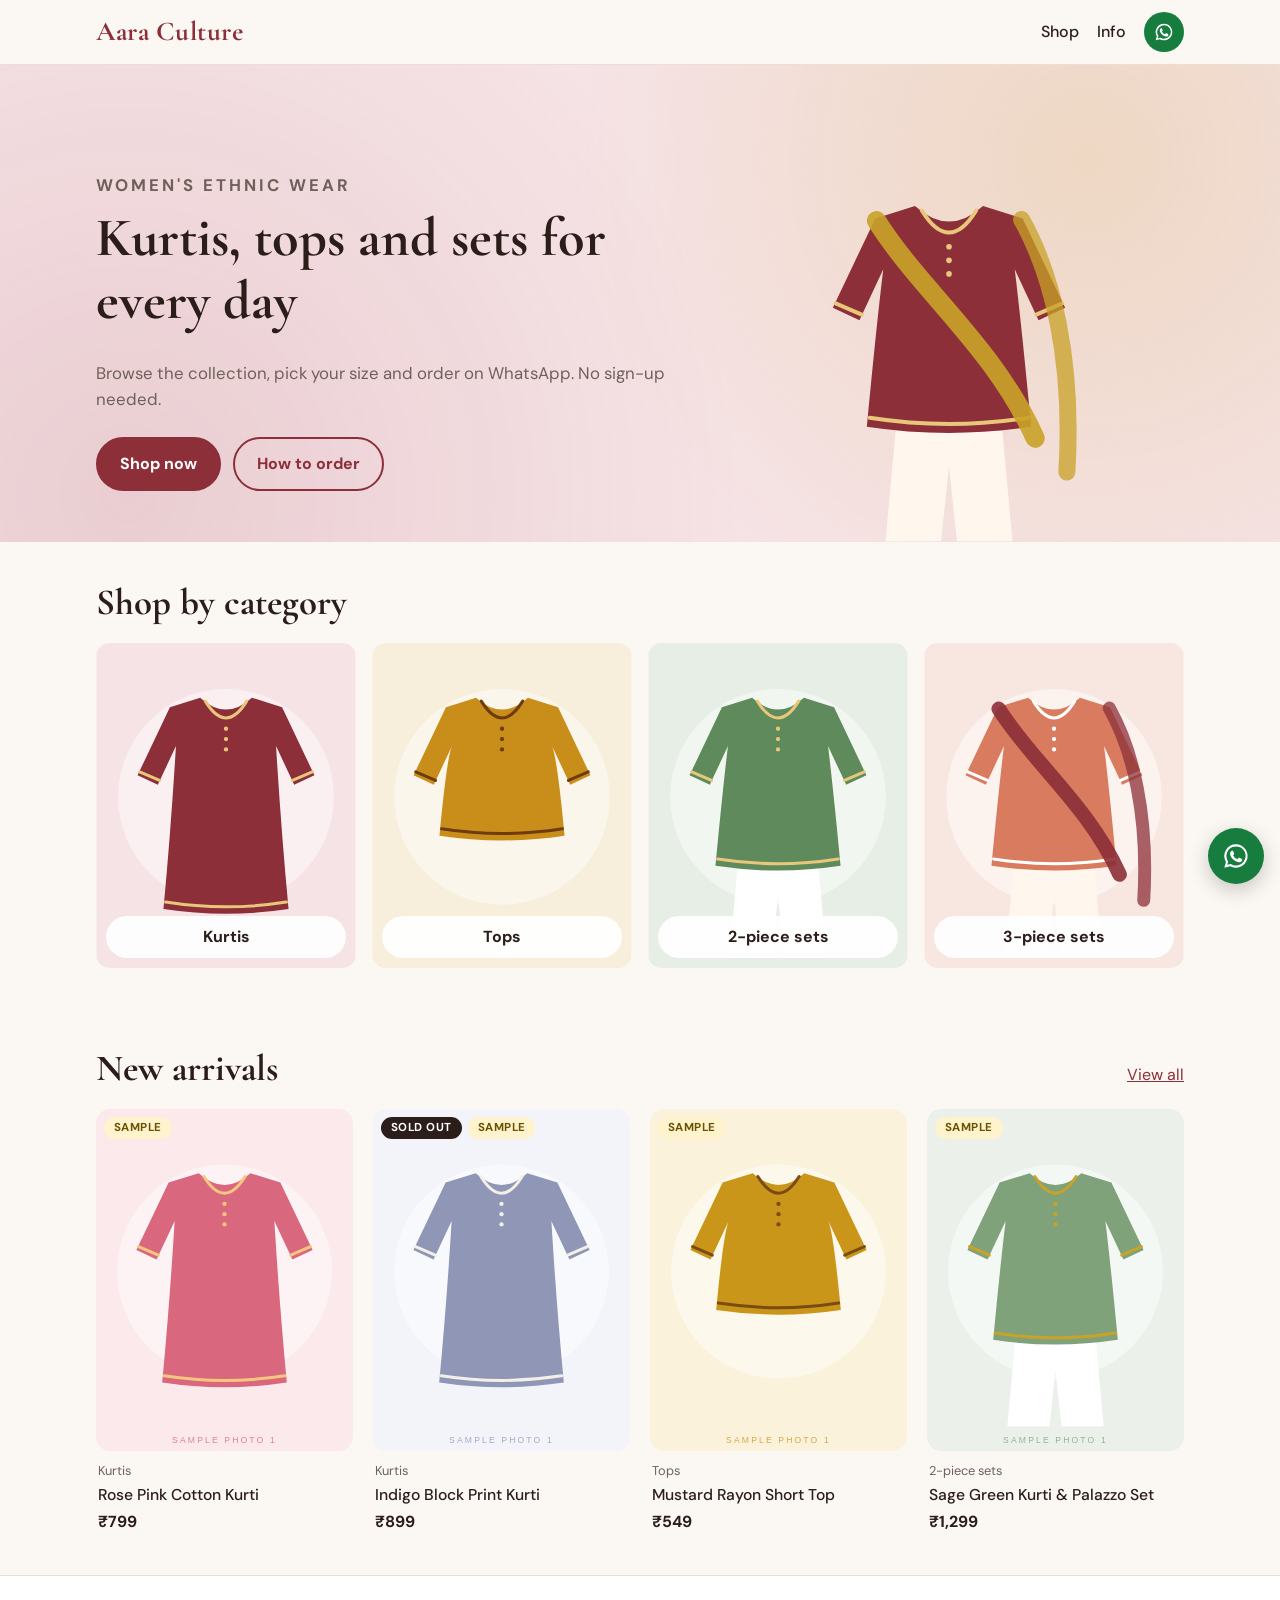
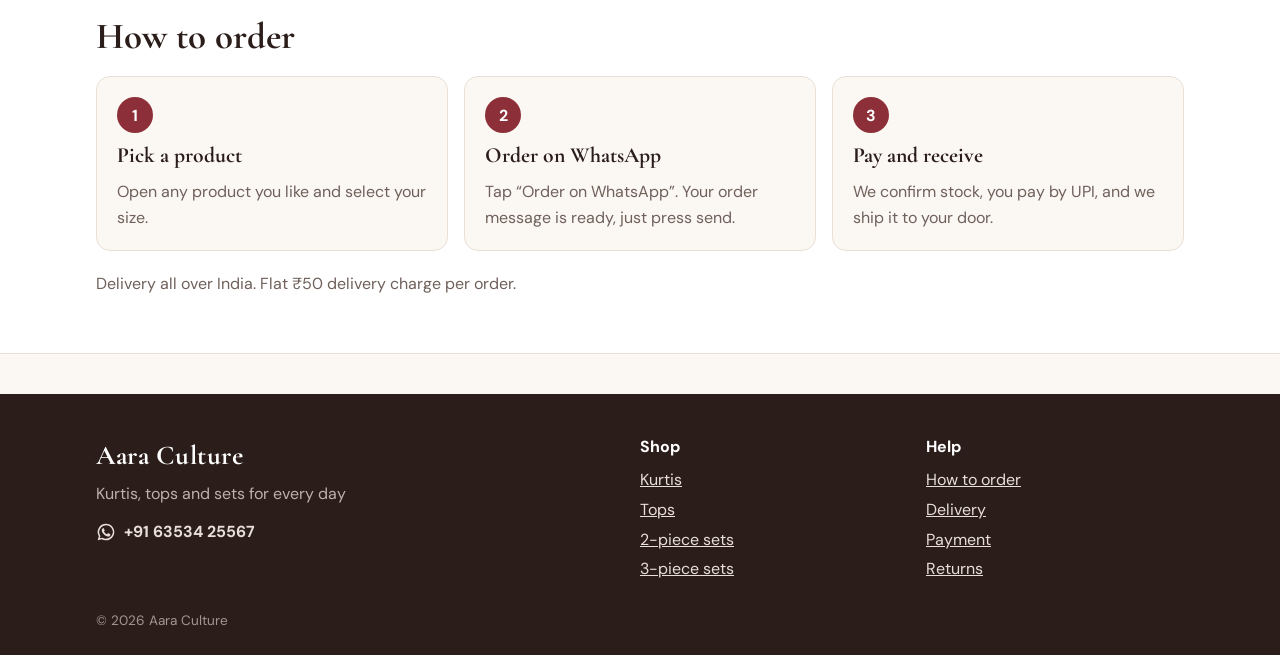
==== index.html @ 0fbfe8c0 "Build first version of the catalog site with sample products Home, shop (category/size filters), pro" ====
<!doctype html>
<html lang="en">
<head>
  <meta charset="utf-8">
  <meta name="viewport" content="width=device-width, initial-scale=1">
  <title>Aara Culture | Kurtis, tops and sets</title>
  <meta name="description" content="Kurtis, tops, 2-piece and 3-piece sets for women. Pick your size and order on WhatsApp. Delivery all over India.">
  <meta property="og:title" content="Aara Culture | Kurtis, tops and sets">
  <meta property="og:description" content="Kurtis, tops, 2-piece and 3-piece sets for women. Pick your size and order on WhatsApp. Delivery all over India.">
  <meta name="theme-color" content="#8c2f39">
  <link rel="icon" href="images/favicon.svg" type="image/svg+xml">
  <link rel="preconnect" href="https://fonts.googleapis.com">
  <link rel="preconnect" href="https://fonts.gstatic.com" crossorigin>
  <link rel="stylesheet" href="https://fonts.googleapis.com/css2?family=Cormorant+Garamond:wght@600;700&family=DM+Sans:wght@400;500;700&display=swap">
  <link rel="stylesheet" href="css/style.css">
  <script src="js/config.js" defer></script>
  <script src="js/common.js" defer></script>
  <script src="js/home.js" defer></script>
</head>
<body data-page="home">
  <header id="site-header" class="site-header"></header>

  <main>
    <section class="hero">
      <div class="container hero-inner">
        <div class="hero-text">
          <p class="eyebrow">Women's ethnic wear</p>
          <h1>Kurtis, tops and sets for every day</h1>
          <p>Browse the collection, pick your size and order on WhatsApp. No sign-up needed.</p>
          <div class="hero-actions">
            <a class="button" href="shop.html">Shop now</a>
            <a class="button button-outline" href="#how-to-order">How to order</a>
          </div>
        </div>
        <img class="hero-image" src="images/hero.svg" alt="" width="600" height="800">
      </div>
    </section>

    <section class="section container">
      <h2>Shop by category</h2>
      <div class="category-grid" id="categories"></div>
    </section>

    <section class="section container">
      <div class="section-head">
        <h2>New arrivals</h2>
        <a href="shop.html">View all</a>
      </div>
      <div class="product-grid" id="new-arrivals"><p class="loading">Loading products…</p></div>
    </section>

    <section class="section how" id="how-to-order">
      <div class="container">
        <h2>How to order</h2>
        <ol class="steps">
          <li>
            <span class="step-number">1</span>
            <h3>Pick a product</h3>
            <p>Open any product you like and select your size.</p>
          </li>
          <li>
            <span class="step-number">2</span>
            <h3>Order on WhatsApp</h3>
            <p>Tap “Order on WhatsApp”. Your order message is ready, just press send.</p>
          </li>
          <li>
            <span class="step-number">3</span>
            <h3>Pay and receive</h3>
            <p>We confirm stock, you pay by UPI, and we ship it to your door.</p>
          </li>
        </ol>
        <p class="note" data-policy="delivery"></p>
      </div>
    </section>
  </main>

  <footer id="site-footer" class="site-footer"></footer>
</body>
</html>
---- css/style.css ----
/* Aara Culture — one stylesheet for the whole site. Mobile first. */

:root {
  --bg: #fbf7f2;
  --surface: #ffffff;
  --ink: #2b1d1a;
  --muted: #6f605a;
  --line: #eadfd5;
  --brand: #8c2f39;
  --brand-dark: #6e222b;
  --brand-soft: #f6e3e6;
  --gold: #c9a227;
  --whatsapp: #167d3f;
  --whatsapp-dark: #10662f;
  --radius: 14px;
  --font-display: "Cormorant Garamond", Georgia, serif;
  --font-body: "DM Sans", system-ui, -apple-system, "Segoe UI", Roboto, sans-serif;
}

*,
*::before,
*::after {
  box-sizing: border-box;
}

html {
  scroll-behavior: smooth;
}

body {
  margin: 0;
  background: var(--bg);
  color: var(--ink);
  font-family: var(--font-body);
  font-size: 16px;
  line-height: 1.6;
  -webkit-font-smoothing: antialiased;
}

img {
  display: block;
  max-width: 100%;
  height: auto;
}

a {
  color: var(--brand);
}

h1,
h2,
h3 {
  font-family: var(--font-display);
  font-weight: 700;
  line-height: 1.15;
  margin: 0 0 0.5em;
}

h1 {
  font-size: clamp(2.1rem, 6vw, 3.4rem);
}

h2 {
  font-size: clamp(1.7rem, 4.5vw, 2.3rem);
}

h3 {
  font-size: 1.35rem;
}

.container {
  width: 100%;
  max-width: 1120px;
  margin: 0 auto;
  padding: 0 16px;
}

.icon {
  width: 1.25em;
  height: 1.25em;
  flex-shrink: 0;
}

/* ---------- Header ---------- */

.site-header {
  position: sticky;
  top: 0;
  z-index: 20;
  background: rgba(251, 247, 242, 0.94);
  backdrop-filter: blur(8px);
  border-bottom: 1px solid var(--line);
}

.header-inner {
  display: flex;
  align-items: center;
  justify-content: space-between;
  min-height: 64px;
  gap: 12px;
}

.logo {
  font-family: var(--font-display);
  font-weight: 700;
  font-size: 1.7rem;
  letter-spacing: 0.02em;
  color: var(--brand);
  text-decoration: none;
  margin: 0;
  white-space: nowrap;
}

.nav {
  display: flex;
  align-items: center;
  gap: 18px;
}

.nav a {
  color: var(--ink);
  text-decoration: none;
  font-weight: 500;
}

.nav a[aria-current="page"] {
  color: var(--brand);
  text-decoration: underline;
  text-underline-offset: 6px;
  text-decoration-thickness: 2px;
}

.nav .nav-whatsapp {
  display: inline-flex;
  align-items: center;
  justify-content: center;
  width: 40px;
  height: 40px;
  border-radius: 50%;
  background: var(--whatsapp);
  color: #fff;
}

/* ---------- Buttons and chips ---------- */

.button {
  display: inline-flex;
  align-items: center;
  justify-content: center;
  gap: 8px;
  min-height: 48px;
  padding: 12px 22px;
  border: 2px solid var(--brand);
  border-radius: 999px;
  background: var(--brand);
  color: #fff;
  font: inherit;
  font-weight: 700;
  text-decoration: none;
  cursor: pointer;
  transition: background 0.15s, border-color 0.15s;
}

.button:hover {
  background: var(--brand-dark);
  border-color: var(--brand-dark);
}

.button-outline {
  background: transparent;
  color: var(--brand);
}

.button-outline:hover {
  background: var(--brand-soft);
}

.button-whatsapp {
  background: var(--whatsapp);
  border-color: var(--whatsapp);
}

.button-whatsapp:hover {
  background: var(--whatsapp-dark);
  border-color: var(--whatsapp-dark);
}

.button[aria-disabled="true"] {
  background: #d9d0ca;
  border-color: #d9d0ca;
  color: #5c504b;
  cursor: not-allowed;
}

.chip {
  min-height: 40px;
  padding: 6px 16px;
  border: 1.5px solid var(--line);
  border-radius: 999px;
  background: var(--surface);
  color: var(--ink);
  font: inherit;
  font-size: 0.95rem;
  white-space: nowrap;
  cursor: pointer;
}

.chip:hover {
  border-color: var(--brand);
}

.chip[aria-pressed="true"] {
  background: var(--brand);
  border-color: var(--brand);
  color: #fff;
}

.link-button {
  padding: 0;
  border: 0;
  background: none;
  color: var(--brand);
  font: inherit;
  text-decoration: underline;
  cursor: pointer;
}

:focus-visible {
  outline: 3px solid var(--gold);
  outline-offset: 2px;
}

/* ---------- Sections ---------- */

.section {
  padding-top: 40px;
  padding-bottom: 40px;
}

.section-head {
  display: flex;
  align-items: baseline;
  justify-content: space-between;
  gap: 12px;
}

.page-title {
  margin-bottom: 20px;
}

.notice {
  padding: 24px;
  border: 1px dashed var(--line);
  border-radius: var(--radius);
  background: var(--surface);
  text-align: center;
  grid-column: 1 / -1;
}

.loading {
  color: var(--muted);
}

/* ---------- Home: hero ---------- */

.hero {
  background:
    radial-gradient(circle at 85% 20%, rgba(201, 162, 39, 0.18), transparent 45%),
    radial-gradient(circle at 10% 90%, rgba(140, 47, 57, 0.12), transparent 50%),
    var(--brand-soft);
  overflow: hidden;
}

.hero-inner {
  display: grid;
  gap: 8px;
  align-items: center;
  padding-top: 40px;
}

.eyebrow {
  margin: 0 0 8px;
  color: var(--brand);
  font-size: 0.8rem;
  font-weight: 700;
  letter-spacing: 0.18em;
  text-transform: uppercase;
}

.hero-text p {
  max-width: 34em;
  color: var(--muted);
  font-size: 1.05rem;
}

.hero-actions {
  display: flex;
  flex-wrap: wrap;
  gap: 12px;
  margin-top: 24px;
}

.hero-image {
  width: min(260px, 70%);
  margin: 0 auto -24px;
}

/* ---------- Home: categories ---------- */

.category-grid {
  display: grid;
  grid-template-columns: repeat(2, 1fr);
  gap: 12px;
}

.category {
  position: relative;
  display: block;
  overflow: hidden;
  border-radius: var(--radius);
  color: var(--ink);
  text-decoration: none;
}

.category img {
  width: 100%;
  aspect-ratio: 4 / 5;
  object-fit: cover;
  transition: transform 0.3s;
}

.category:hover img {
  transform: scale(1.04);
}

.category span {
  position: absolute;
  left: 10px;
  right: 10px;
  bottom: 10px;
  padding: 8px 12px;
  border-radius: 999px;
  background: rgba(255, 255, 255, 0.92);
  font-weight: 700;
  text-align: center;
}

/* ---------- Product cards ---------- */

.product-grid {
  display: grid;
  grid-template-columns: repeat(2, 1fr);
  gap: 16px 12px;
}

.card {
  display: block;
  color: var(--ink);
  text-decoration: none;
}

.card-image {
  position: relative;
  overflow: hidden;
  border-radius: var(--radius);
  background: var(--surface);
}

.card-image img {
  width: 100%;
  aspect-ratio: 3 / 4;
  object-fit: cover;
  transition: transform 0.3s;
}

.card:hover .card-image img {
  transform: scale(1.04);
}

.card.is-soldout .card-image img {
  opacity: 0.55;
}

.badges {
  position: absolute;
  top: 8px;
  left: 8px;
  display: flex;
  flex-wrap: wrap;
  gap: 6px;
}

.badge {
  display: inline-block;
  padding: 2px 10px;
  border-radius: 999px;
  font-family: var(--font-body);
  font-size: 0.72rem;
  font-weight: 700;
  letter-spacing: 0.04em;
  text-transform: uppercase;
  vertical-align: middle;
}

.badge-soldout {
  background: var(--ink);
  color: #fff;
}

.badge-sample {
  background: #fff3cd;
  color: #6b5200;
}

.card-body {
  padding: 10px 2px 0;
}

.card-category {
  margin: 0;
  color: var(--muted);
  font-size: 0.8rem;
}

.card-title {
  margin: 2px 0 4px;
  font-family: var(--font-body);
  font-size: 0.98rem;
  font-weight: 500;
  line-height: 1.35;
}

.card-price {
  margin: 0;
  font-weight: 700;
}

/* ---------- Home: how to order ---------- */

.how {
  background: var(--surface);
  border-top: 1px solid var(--line);
  border-bottom: 1px solid var(--line);
}

.steps {
  display: grid;
  gap: 16px;
  margin: 0 0 20px;
  padding: 0;
  list-style: none;
}

.steps li {
  padding: 20px;
  border: 1px solid var(--line);
  border-radius: var(--radius);
  background: var(--bg);
}

.steps p {
  margin: 0;
  color: var(--muted);
}

.step-number {
  display: inline-flex;
  align-items: center;
  justify-content: center;
  width: 36px;
  height: 36px;
  margin-bottom: 10px;
  border-radius: 50%;
  background: var(--brand);
  color: #fff;
  font-weight: 700;
}

.note {
  color: var(--muted);
}

/* ---------- Shop filters ---------- */

.filters {
  display: grid;
  gap: 10px;
  margin-bottom: 8px;
}

.filter-row {
  display: flex;
  gap: 8px;
  overflow-x: auto;
  padding-bottom: 4px;
  scrollbar-width: thin;
}

.result-count {
  margin: 8px 0 16px;
  color: var(--muted);
  font-size: 0.9rem;
}

/* ---------- Product page ---------- */

.product-layout {
  display: grid;
  gap: 24px;
}

.gallery {
  position: relative;
  margin: 0 -16px;
}

.gallery-track {
  display: flex;
  overflow-x: auto;
  scroll-snap-type: x mandatory;
  scrollbar-width: none;
}

.gallery-track::-webkit-scrollbar {
  display: none;
}

.gallery-track img {
  flex: 0 0 100%;
  width: 100%;
  aspect-ratio: 3 / 4;
  object-fit: cover;
  scroll-snap-align: start;
}

.gallery-dots {
  display: flex;
  justify-content: center;
  gap: 8px;
  padding: 12px 0 0;
}

.gallery-dots button {
  width: 10px;
  height: 10px;
  padding: 0;
  border: 0;
  border-radius: 50%;
  background: rgba(43, 29, 26, 0.3);
  cursor: pointer;
}

.gallery-dots button[aria-current="true"] {
  background: var(--brand);
}

.breadcrumb {
  margin: 0 0 8px;
  color: var(--muted);
  font-size: 0.9rem;
}

.breadcrumb a {
  color: var(--muted);
}

.product-title {
  font-size: clamp(1.9rem, 5vw, 2.6rem);
  margin-bottom: 4px;
}

.product-code {
  margin: 0 0 8px;
  color: var(--muted);
  font-size: 0.9rem;
}

.product-price {
  margin: 0 0 20px;
  font-size: 1.6rem;
  font-weight: 700;
}

.label {
  margin: 0 0 8px;
  font-weight: 700;
}

.chips {
  display: flex;
  flex-wrap: wrap;
  gap: 8px;
}

.size-picker .chip {
  min-width: 52px;
}

.size-help {
  margin: 8px 0 0;
  font-size: 0.9rem;
}

.order-bar {
  position: sticky;
  bottom: 0;
  z-index: 10;
  margin: 20px -16px 0;
  padding: 12px 16px;
  background: rgba(251, 247, 242, 0.96);
  border-top: 1px solid var(--line);
}

.order-bar .button {
  width: 100%;
}

.details {
  margin: 24px 0;
}

.details dt {
  font-weight: 700;
}

.details dd {
  margin: 0 0 12px;
  color: var(--muted);
}

.policy-list {
  margin: 0;
  padding: 16px 16px 16px 34px;
  border-radius: var(--radius);
  background: var(--surface);
  border: 1px solid var(--line);
  font-size: 0.92rem;
}

.policy-list li + li {
  margin-top: 6px;
}

/* ---------- Info page ---------- */

.narrow {
  max-width: 760px;
}

.toc {
  display: flex;
  flex-wrap: wrap;
  gap: 8px;
  margin-bottom: 8px;
}

.info-block {
  scroll-margin-top: 80px;
  padding: 24px 0;
  border-bottom: 1px solid var(--line);
}

.info-block:last-child {
  border-bottom: 0;
}

.info-block p,
.info-block li {
  color: var(--muted);
}

.info-block .lead {
  color: var(--ink);
  font-weight: 500;
}

/* ---------- Footer ---------- */

.site-footer {
  margin-top: 40px;
  padding: 40px 0 24px;
  background: var(--ink);
  color: #e9dfd9;
}

.site-footer a {
  color: #e9dfd9;
}

.site-footer .logo {
  color: #fff;
}

.footer-inner {
  display: grid;
  gap: 28px;
}

.footer-tagline {
  margin: 4px 0 12px;
  color: #bfb1aa;
}

.footer-whatsapp {
  display: inline-flex;
  align-items: center;
  gap: 8px;
  font-weight: 700;
  text-decoration: none;
}

.footer-heading {
  margin: 0 0 8px;
  color: #fff;
  font-weight: 700;
}

.site-footer ul {
  margin: 0;
  padding: 0;
  list-style: none;
}

.site-footer li + li {
  margin-top: 4px;
}

.copyright {
  margin-top: 28px;
  color: #a39590;
  font-size: 0.85rem;
}

/* ---------- Floating WhatsApp button ---------- */

.floating-whatsapp {
  position: fixed;
  right: 16px;
  bottom: 16px;
  z-index: 30;
  display: inline-flex;
  align-items: center;
  justify-content: center;
  width: 56px;
  height: 56px;
  border-radius: 50%;
  background: var(--whatsapp);
  color: #fff;
  box-shadow: 0 6px 20px rgba(0, 0, 0, 0.2);
}

.floating-whatsapp .icon {
  width: 28px;
  height: 28px;
}

/* ---------- Bigger screens ---------- */

@media (min-width: 720px) {
  .hero-inner {
    grid-template-columns: 1.3fr 1fr;
    padding-top: 56px;
  }

  .hero-image {
    width: 100%;
    max-width: 340px;
    margin-bottom: -32px;
  }

  .category-grid {
    grid-template-columns: repeat(4, 1fr);
    gap: 16px;
  }

  .product-grid {
    grid-template-columns: repeat(3, 1fr);
    gap: 28px 20px;
  }

  .steps {
    grid-template-columns: repeat(3, 1fr);
  }

  .footer-inner {
    grid-template-columns: 2fr 1fr 1fr;
  }

  .product-layout {
    grid-template-columns: 1.1fr 1fr;
    gap: 40px;
    align-items: start;
  }

  .gallery {
    margin: 0;
  }

  .gallery-track {
    border-radius: var(--radius);
  }

  .order-bar {
    position: static;
    margin: 20px 0 0;
    padding: 0;
    background: none;
    border: 0;
  }
}

@media (min-width: 1000px) {
  .product-grid {
    grid-template-columns: repeat(4, 1fr);
  }
}

@media (prefers-reduced-motion: reduce) {
  html {
    scroll-behavior: auto;
  }

  .card-image img,
  .category img {
    transition: none;
  }
}
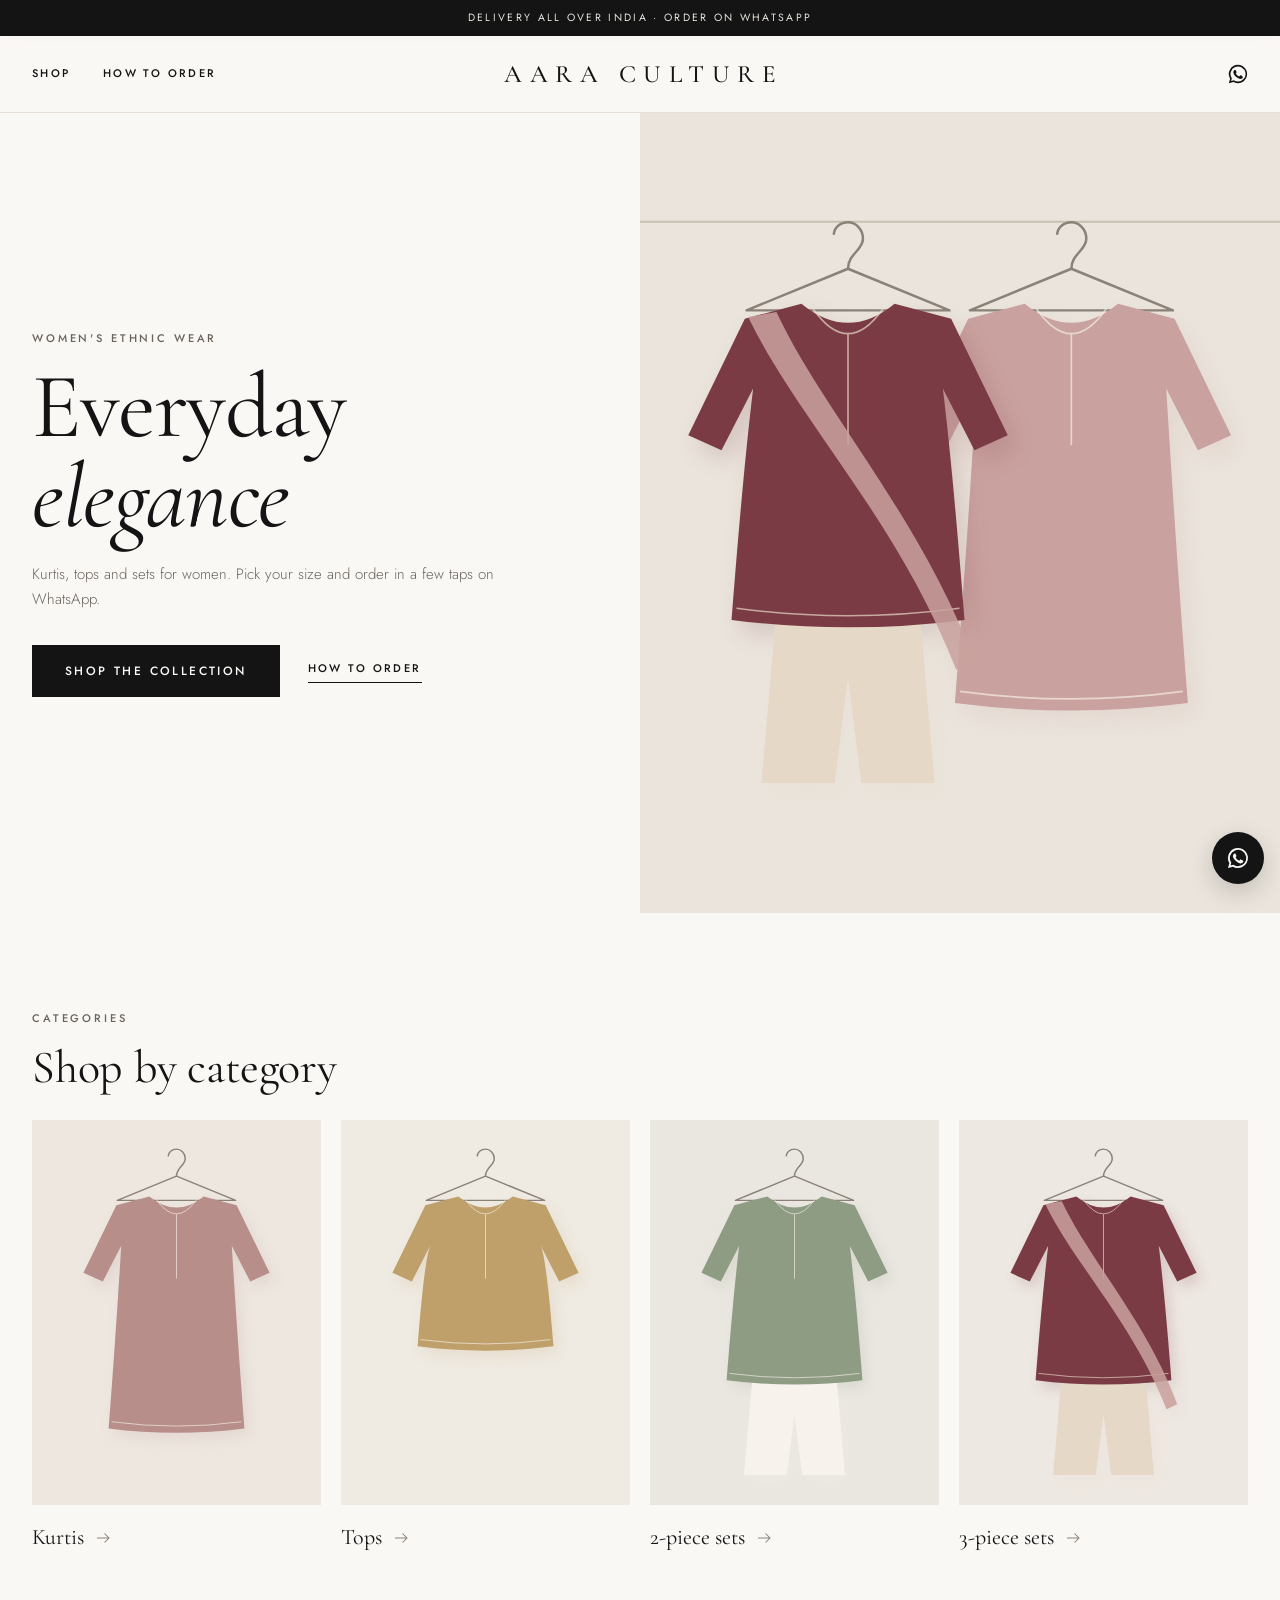
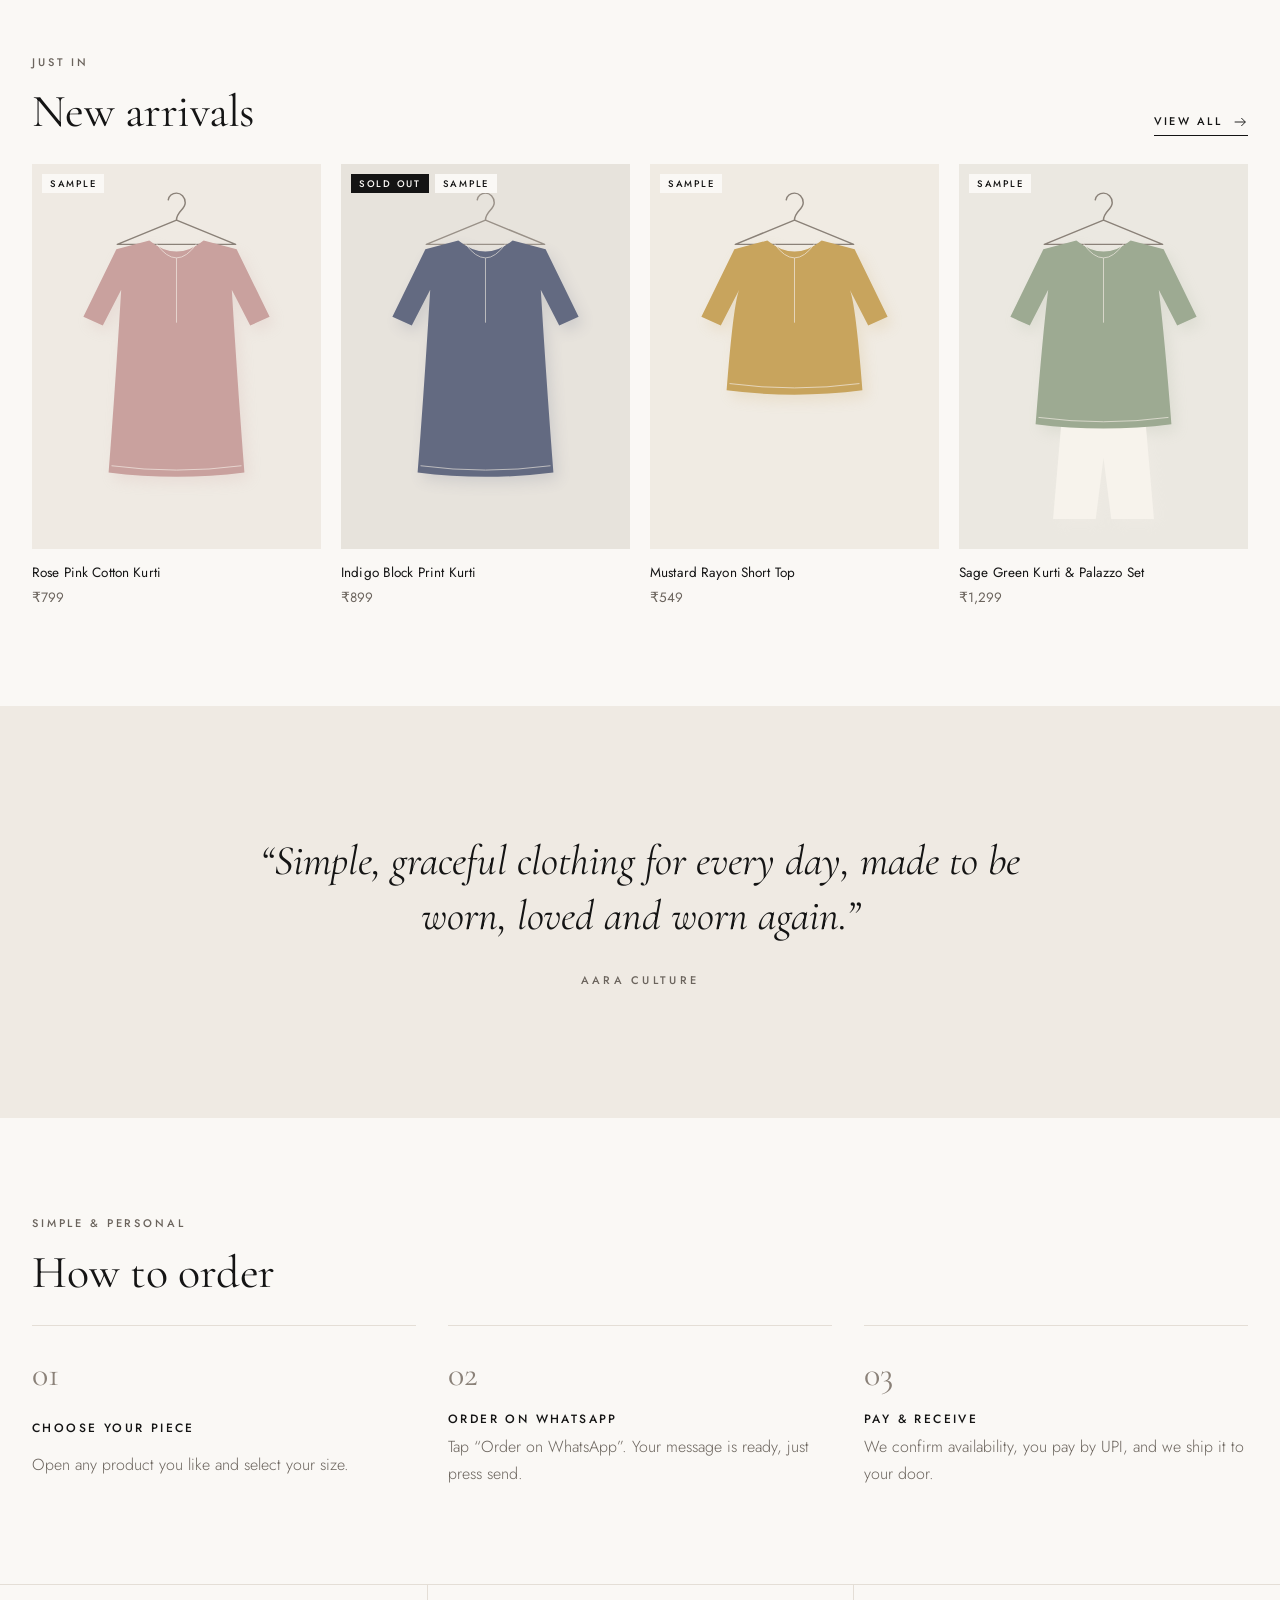
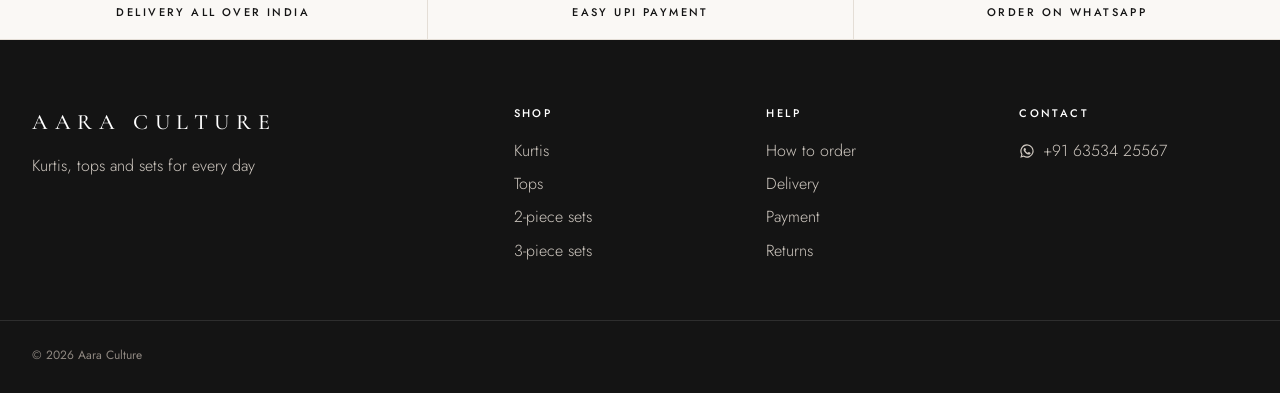
==== commit 47928c2c: "Redesign the site in a "minimal luxury" style Ivory and black palette, Cormorant Garamond headings w" ====
--- a/index.html
+++ b/index.html
@@ -7,11 +7,11 @@
   <meta name="description" content="Kurtis, tops, 2-piece and 3-piece sets for women. Pick your size and order on WhatsApp. Delivery all over India.">
   <meta property="og:title" content="Aara Culture | Kurtis, tops and sets">
   <meta property="og:description" content="Kurtis, tops, 2-piece and 3-piece sets for women. Pick your size and order on WhatsApp. Delivery all over India.">
-  <meta name="theme-color" content="#8c2f39">
+  <meta name="theme-color" content="#faf8f5">
   <link rel="icon" href="images/favicon.svg" type="image/svg+xml">
   <link rel="preconnect" href="https://fonts.googleapis.com">
   <link rel="preconnect" href="https://fonts.gstatic.com" crossorigin>
-  <link rel="stylesheet" href="https://fonts.googleapis.com/css2?family=Cormorant+Garamond:wght@600;700&family=DM+Sans:wght@400;500;700&display=swap">
+  <link rel="stylesheet" href="https://fonts.googleapis.com/css2?family=Cormorant+Garamond:ital,wght@0,400;0,500;1,400&family=Jost:wght@300;400;500&display=swap">
   <link rel="stylesheet" href="css/style.css">
   <script src="js/config.js" defer></script>
   <script src="js/common.js" defer></script>
@@ -22,55 +22,70 @@
 
   <main>
     <section class="hero">
-      <div class="container hero-inner">
-        <div class="hero-text">
-          <p class="eyebrow">Women's ethnic wear</p>
-          <h1>Kurtis, tops and sets for every day</h1>
-          <p>Browse the collection, pick your size and order on WhatsApp. No sign-up needed.</p>
-          <div class="hero-actions">
-            <a class="button" href="shop.html">Shop now</a>
-            <a class="button button-outline" href="#how-to-order">How to order</a>
-          </div>
+      <div class="hero-media">
+        <img src="images/hero.svg" alt="" width="1000" height="1250">
+      </div>
+      <div class="hero-content">
+        <p class="eyebrow">Women's ethnic wear</p>
+        <h1 class="hero-title">Everyday<br><em>elegance</em></h1>
+        <p class="hero-text">Kurtis, tops and sets for women. Pick your size and order in a few taps on WhatsApp.</p>
+        <div class="hero-actions">
+          <a class="button" href="shop.html">Shop the collection</a>
+          <a class="text-link" href="#how-to-order">How to order</a>
         </div>
-        <img class="hero-image" src="images/hero.svg" alt="" width="600" height="800">
       </div>
     </section>
 
     <section class="section container">
-      <h2>Shop by category</h2>
+      <div class="section-head">
+        <div>
+          <p class="eyebrow">Categories</p>
+          <h2 class="section-title">Shop by category</h2>
+        </div>
+      </div>
       <div class="category-grid" id="categories"></div>
     </section>
 
-    <section class="section container">
+    <section class="section container" style="padding-top: 0">
       <div class="section-head">
-        <h2>New arrivals</h2>
-        <a href="shop.html">View all</a>
+        <div>
+          <p class="eyebrow">Just in</p>
+          <h2 class="section-title">New arrivals</h2>
+        </div>
+        <a class="text-link" href="shop.html">View all <svg class="icon icon-arrow" viewBox="0 0 24 24" aria-hidden="true" fill="none" stroke="currentColor" stroke-width="1.4"><path d="M4 12h16M14 6l6 6-6 6"/></svg></a>
       </div>
       <div class="product-grid" id="new-arrivals"><p class="loading">Loading products…</p></div>
     </section>
 
-    <section class="section how" id="how-to-order">
-      <div class="container">
-        <h2>How to order</h2>
-        <ol class="steps">
-          <li>
-            <span class="step-number">1</span>
-            <h3>Pick a product</h3>
-            <p>Open any product you like and select your size.</p>
-          </li>
-          <li>
-            <span class="step-number">2</span>
-            <h3>Order on WhatsApp</h3>
-            <p>Tap “Order on WhatsApp”. Your order message is ready, just press send.</p>
-          </li>
-          <li>
-            <span class="step-number">3</span>
-            <h3>Pay and receive</h3>
-            <p>We confirm stock, you pay by UPI, and we ship it to your door.</p>
-          </li>
-        </ol>
-        <p class="note" data-policy="delivery"></p>
+    <section class="statement">
+      <p class="statement-quote">“Simple, graceful clothing for every day, made to be worn, loved and worn again.”</p>
+      <p class="statement-sign">Aara Culture</p>
+    </section>
+
+    <section class="section container" id="how-to-order">
+      <div class="section-head">
+        <div>
+          <p class="eyebrow">Simple &amp; personal</p>
+          <h2 class="section-title">How to order</h2>
+        </div>
       </div>
+      <ol class="steps">
+        <li>
+          <span class="step-number">01</span>
+          <h3>Choose your piece</h3>
+          <p>Open any product you like and select your size.</p>
+        </li>
+        <li>
+          <span class="step-number">02</span>
+          <h3>Order on WhatsApp</h3>
+          <p>Tap “Order on WhatsApp”. Your message is ready, just press send.</p>
+        </li>
+        <li>
+          <span class="step-number">03</span>
+          <h3>Pay &amp; receive</h3>
+          <p>We confirm availability, you pay by UPI, and we ship it to your door.</p>
+        </li>
+      </ol>
     </section>
   </main>
 
--- a/css/style.css
+++ b/css/style.css
@@ -1,20 +1,18 @@
-/* Aara Culture — one stylesheet for the whole site. Mobile first. */
+/* Aara Culture — "minimal luxury" stylesheet. Mobile first. */
 
 :root {
-  --bg: #fbf7f2;
+  --bg: #faf8f5;
   --surface: #ffffff;
-  --ink: #2b1d1a;
-  --muted: #6f605a;
-  --line: #eadfd5;
-  --brand: #8c2f39;
-  --brand-dark: #6e222b;
-  --brand-soft: #f6e3e6;
-  --gold: #c9a227;
-  --whatsapp: #167d3f;
-  --whatsapp-dark: #10662f;
-  --radius: 14px;
-  --font-display: "Cormorant Garamond", Georgia, serif;
-  --font-body: "DM Sans", system-ui, -apple-system, "Segoe UI", Roboto, sans-serif;
+  --sand: #efeae3;
+  --ink: #141414;
+  --muted: #6b645d;
+  --stone: #8a8178;
+  --line: #e4ded6;
+  --font-display: "Cormorant Garamond", Georgia, "Times New Roman", serif;
+  --font-body: "Jost", "Helvetica Neue", Arial, sans-serif;
+  --gutter: 16px;
+  --header-height: 60px;
+  --ease: cubic-bezier(0.22, 0.61, 0.36, 1);
 }
 
 *,
@@ -25,6 +23,7 @@
 
 html {
   scroll-behavior: smooth;
+  -webkit-text-size-adjust: 100%;
 }
 
 body {
@@ -32,9 +31,14 @@
   background: var(--bg);
   color: var(--ink);
   font-family: var(--font-body);
-  font-size: 16px;
-  line-height: 1.6;
+  font-size: 15px;
+  font-weight: 400;
+  line-height: 1.7;
   -webkit-font-smoothing: antialiased;
+}
+
+body.menu-open {
+  overflow: hidden;
 }
 
 img {
@@ -44,305 +48,443 @@
 }
 
 a {
-  color: var(--brand);
+  color: inherit;
 }
 
 h1,
 h2,
 h3 {
+  margin: 0;
   font-family: var(--font-display);
-  font-weight: 700;
-  line-height: 1.15;
-  margin: 0 0 0.5em;
-}
-
-h1 {
-  font-size: clamp(2.1rem, 6vw, 3.4rem);
-}
-
-h2 {
-  font-size: clamp(1.7rem, 4.5vw, 2.3rem);
-}
-
-h3 {
-  font-size: 1.35rem;
+  font-weight: 400;
+  line-height: 1.1;
+  letter-spacing: -0.005em;
+}
+
+h1 em,
+h2 em {
+  font-style: italic;
+}
+
+p {
+  margin: 0;
 }
 
 .container {
   width: 100%;
-  max-width: 1120px;
+  max-width: 1320px;
   margin: 0 auto;
-  padding: 0 16px;
+  padding: 0 var(--gutter);
 }
 
 .icon {
-  width: 1.25em;
-  height: 1.25em;
+  width: 20px;
+  height: 20px;
   flex-shrink: 0;
 }
 
-/* ---------- Header ---------- */
-
-.site-header {
-  position: sticky;
-  top: 0;
-  z-index: 20;
-  background: rgba(251, 247, 242, 0.94);
-  backdrop-filter: blur(8px);
-  border-bottom: 1px solid var(--line);
-}
-
-.header-inner {
+.eyebrow {
+  margin-bottom: 14px;
+  color: var(--muted);
+  font-size: 11px;
+  font-weight: 500;
+  letter-spacing: 0.26em;
+  text-transform: uppercase;
+}
+
+.section {
+  padding-top: 64px;
+  padding-bottom: 64px;
+}
+
+.section-head {
   display: flex;
-  align-items: center;
+  align-items: flex-end;
   justify-content: space-between;
-  min-height: 64px;
-  gap: 12px;
-}
-
-.logo {
-  font-family: var(--font-display);
-  font-weight: 700;
-  font-size: 1.7rem;
-  letter-spacing: 0.02em;
-  color: var(--brand);
-  text-decoration: none;
-  margin: 0;
-  white-space: nowrap;
-}
-
-.nav {
-  display: flex;
-  align-items: center;
-  gap: 18px;
-}
-
-.nav a {
-  color: var(--ink);
-  text-decoration: none;
-  font-weight: 500;
-}
-
-.nav a[aria-current="page"] {
-  color: var(--brand);
-  text-decoration: underline;
-  text-underline-offset: 6px;
-  text-decoration-thickness: 2px;
-}
-
-.nav .nav-whatsapp {
+  gap: 16px;
+  margin-bottom: 28px;
+}
+
+.section-title {
+  font-size: clamp(30px, 6vw, 46px);
+}
+
+.text-link {
   display: inline-flex;
   align-items: center;
-  justify-content: center;
-  width: 40px;
-  height: 40px;
-  border-radius: 50%;
-  background: var(--whatsapp);
-  color: #fff;
-}
-
-/* ---------- Buttons and chips ---------- */
+  gap: 10px;
+  padding-bottom: 4px;
+  border-bottom: 1px solid currentColor;
+  font-size: 11px;
+  font-weight: 500;
+  letter-spacing: 0.22em;
+  text-transform: uppercase;
+  text-decoration: none;
+  white-space: nowrap;
+}
+
+.text-link .icon-arrow {
+  width: 16px;
+  height: 16px;
+  transition: transform 0.3s var(--ease);
+}
+
+.text-link:hover .icon-arrow {
+  transform: translateX(4px);
+}
+
+.notice {
+  grid-column: 1 / -1;
+  padding: 40px 24px;
+  border: 1px solid var(--line);
+  color: var(--muted);
+  text-align: center;
+}
+
+.notice p + p {
+  margin-top: 20px;
+}
+
+.notice a {
+  color: var(--ink);
+}
+
+.loading {
+  grid-column: 1 / -1;
+  color: var(--muted);
+}
+
+:focus-visible {
+  outline: 1px solid var(--ink);
+  outline-offset: 3px;
+}
+
+/* ---------- Buttons ---------- */
 
 .button {
   display: inline-flex;
   align-items: center;
   justify-content: center;
-  gap: 8px;
-  min-height: 48px;
-  padding: 12px 22px;
-  border: 2px solid var(--brand);
-  border-radius: 999px;
-  background: var(--brand);
-  color: #fff;
+  gap: 10px;
+  min-height: 52px;
+  padding: 14px 32px;
+  border: 1px solid var(--ink);
+  border-radius: 0;
+  background: var(--ink);
+  color: var(--bg);
   font: inherit;
-  font-weight: 700;
+  font-size: 12px;
+  font-weight: 500;
+  letter-spacing: 0.2em;
+  text-transform: uppercase;
   text-decoration: none;
   cursor: pointer;
-  transition: background 0.15s, border-color 0.15s;
+  transition: background 0.25s var(--ease), color 0.25s var(--ease);
 }
 
 .button:hover {
-  background: var(--brand-dark);
-  border-color: var(--brand-dark);
-}
-
-.button-outline {
   background: transparent;
-  color: var(--brand);
-}
-
-.button-outline:hover {
-  background: var(--brand-soft);
-}
-
-.button-whatsapp {
-  background: var(--whatsapp);
-  border-color: var(--whatsapp);
-}
-
-.button-whatsapp:hover {
-  background: var(--whatsapp-dark);
-  border-color: var(--whatsapp-dark);
+  color: var(--ink);
+}
+
+.button .icon {
+  width: 18px;
+  height: 18px;
+}
+
+.button-block {
+  width: 100%;
 }
 
 .button[aria-disabled="true"] {
-  background: #d9d0ca;
-  border-color: #d9d0ca;
-  color: #5c504b;
+  background: transparent;
+  border-color: var(--line);
+  color: var(--muted);
   cursor: not-allowed;
-}
-
-.chip {
-  min-height: 40px;
-  padding: 6px 16px;
-  border: 1.5px solid var(--line);
-  border-radius: 999px;
-  background: var(--surface);
-  color: var(--ink);
-  font: inherit;
-  font-size: 0.95rem;
-  white-space: nowrap;
-  cursor: pointer;
-}
-
-.chip:hover {
-  border-color: var(--brand);
-}
-
-.chip[aria-pressed="true"] {
-  background: var(--brand);
-  border-color: var(--brand);
-  color: #fff;
 }
 
 .link-button {
   padding: 0;
   border: 0;
   background: none;
-  color: var(--brand);
+  color: var(--ink);
   font: inherit;
   text-decoration: underline;
   cursor: pointer;
 }
 
-:focus-visible {
-  outline: 3px solid var(--gold);
-  outline-offset: 2px;
-}
-
-/* ---------- Sections ---------- */
-
-.section {
-  padding-top: 40px;
-  padding-bottom: 40px;
-}
-
-.section-head {
+.icon-button {
+  display: inline-flex;
+  align-items: center;
+  justify-content: center;
+  width: 44px;
+  height: 44px;
+  padding: 0;
+  border: 0;
+  background: none;
+  color: var(--ink);
+  cursor: pointer;
+}
+
+.icon-button .icon {
+  width: 22px;
+  height: 22px;
+}
+
+/* ---------- Announcement + header ---------- */
+
+.announcement {
+  padding: 9px var(--gutter);
+  background: var(--ink);
+  color: #e9e4dd;
+  font-size: 10.5px;
+  font-weight: 400;
+  letter-spacing: 0.22em;
+  text-align: center;
+  text-transform: uppercase;
+}
+
+.site-header {
+  position: sticky;
+  top: 0;
+  z-index: 40;
+  background: rgba(250, 248, 245, 0.92);
+  backdrop-filter: saturate(140%) blur(10px);
+  border-bottom: 1px solid var(--line);
+}
+
+.header-inner {
+  display: grid;
+  grid-template-columns: 1fr auto 1fr;
+  align-items: center;
+  height: var(--header-height);
+}
+
+.header-left {
   display: flex;
-  align-items: baseline;
+  align-items: center;
+  margin-left: -12px;
+}
+
+.header-right {
+  display: flex;
+  justify-content: flex-end;
+  margin-right: -12px;
+}
+
+.logo {
+  margin: 0;
+  /* Letter spacing adds space after the last letter; pull it back so the logo is centred. */
+  margin-right: -0.3em;
+  font-family: var(--font-display);
+  font-size: 21px;
+  font-weight: 500;
+  letter-spacing: 0.3em;
+  text-transform: uppercase;
+  text-decoration: none;
+  white-space: nowrap;
+}
+
+.nav {
+  display: none;
+  gap: 32px;
+}
+
+.nav a {
+  font-size: 11px;
+  font-weight: 500;
+  letter-spacing: 0.22em;
+  text-transform: uppercase;
+  text-decoration: none;
+  padding: 6px 0;
+  border-bottom: 1px solid transparent;
+}
+
+.nav a:hover,
+.nav a[aria-current="page"] {
+  border-bottom-color: var(--ink);
+}
+
+/* ---------- Slide-out menu (phones) ---------- */
+
+.menu-overlay {
+  position: fixed;
+  inset: 0;
+  z-index: 50;
+  background: rgba(20, 20, 20, 0.35);
+}
+
+.menu {
+  position: fixed;
+  top: 0;
+  bottom: 0;
+  left: 0;
+  z-index: 60;
+  width: min(86vw, 380px);
+  overflow-y: auto;
+  padding: 0 24px 32px;
+  background: var(--bg);
+  animation: menu-in 0.35s var(--ease);
+}
+
+@keyframes menu-in {
+  from {
+    transform: translateX(-100%);
+  }
+}
+
+.menu-head {
+  display: flex;
+  align-items: center;
   justify-content: space-between;
-  gap: 12px;
-}
-
-.page-title {
-  margin-bottom: 20px;
-}
-
-.notice {
-  padding: 24px;
-  border: 1px dashed var(--line);
-  border-radius: var(--radius);
-  background: var(--surface);
-  text-align: center;
-  grid-column: 1 / -1;
-}
-
-.loading {
-  color: var(--muted);
+  height: var(--header-height);
+  margin: 0 -12px 0 0;
+  border-bottom: 1px solid var(--line);
+}
+
+.menu-head .logo {
+  font-size: 18px;
+}
+
+.menu ul {
+  margin: 0;
+  padding: 0;
+  list-style: none;
+}
+
+.menu-links {
+  padding: 16px 0 !important;
+  border-bottom: 1px solid var(--line);
+}
+
+.menu-links a {
+  display: block;
+  padding: 10px 0;
+  font-family: var(--font-display);
+  font-size: 28px;
+  line-height: 1.2;
+  text-decoration: none;
+}
+
+.menu-secondary {
+  padding-top: 20px !important;
+}
+
+.menu-secondary a {
+  display: inline-flex;
+  align-items: center;
+  gap: 10px;
+  padding: 8px 0;
+  color: var(--muted);
+  font-size: 12px;
+  letter-spacing: 0.16em;
+  text-transform: uppercase;
+  text-decoration: none;
+}
+
+.menu-secondary .icon {
+  width: 18px;
+  height: 18px;
 }
 
 /* ---------- Home: hero ---------- */
 
 .hero {
-  background:
-    radial-gradient(circle at 85% 20%, rgba(201, 162, 39, 0.18), transparent 45%),
-    radial-gradient(circle at 10% 90%, rgba(140, 47, 57, 0.12), transparent 50%),
-    var(--brand-soft);
-  overflow: hidden;
-}
-
-.hero-inner {
-  display: grid;
-  gap: 8px;
-  align-items: center;
-  padding-top: 40px;
-}
-
-.eyebrow {
-  margin: 0 0 8px;
-  color: var(--brand);
-  font-size: 0.8rem;
-  font-weight: 700;
-  letter-spacing: 0.18em;
-  text-transform: uppercase;
-}
-
-.hero-text p {
-  max-width: 34em;
-  color: var(--muted);
-  font-size: 1.05rem;
+  position: relative;
+  background: var(--sand);
+}
+
+.hero-media img {
+  width: 100%;
+  aspect-ratio: 4 / 5;
+  object-fit: cover;
+  object-position: center;
+}
+
+.hero-content {
+  padding: 40px var(--gutter) 56px;
+  background: var(--bg);
+}
+
+.hero-title {
+  font-size: clamp(46px, 13vw, 92px);
+  line-height: 0.98;
+  letter-spacing: -0.015em;
+}
+
+.hero-text {
+  max-width: 30em;
+  margin: 20px 0 32px;
+  color: var(--muted);
+  font-size: 15px;
+  font-weight: 300;
 }
 
 .hero-actions {
   display: flex;
   flex-wrap: wrap;
-  gap: 12px;
-  margin-top: 24px;
-}
-
-.hero-image {
-  width: min(260px, 70%);
-  margin: 0 auto -24px;
+  align-items: center;
+  gap: 28px;
 }
 
 /* ---------- Home: categories ---------- */
 
 .category-grid {
   display: grid;
-  grid-template-columns: repeat(2, 1fr);
+  grid-auto-flow: column;
+  grid-auto-columns: 64%;
   gap: 12px;
+  overflow-x: auto;
+  scroll-snap-type: x mandatory;
+  scroll-padding-inline: var(--gutter);
+  margin: 0 calc(var(--gutter) * -1);
+  padding: 0 var(--gutter) 8px;
+  scrollbar-width: none;
+}
+
+.category-grid::-webkit-scrollbar {
+  display: none;
 }
 
 .category {
-  position: relative;
-  display: block;
+  scroll-snap-align: start;
+  text-decoration: none;
+}
+
+.category-image {
   overflow: hidden;
-  border-radius: var(--radius);
-  color: var(--ink);
-  text-decoration: none;
-}
-
-.category img {
+  background: var(--sand);
+}
+
+.category-image img {
   width: 100%;
-  aspect-ratio: 4 / 5;
+  aspect-ratio: 3 / 4;
   object-fit: cover;
-  transition: transform 0.3s;
-}
-
-.category:hover img {
+  transition: transform 0.9s var(--ease);
+}
+
+.category:hover .category-image img {
   transform: scale(1.04);
 }
 
-.category span {
-  position: absolute;
-  left: 10px;
-  right: 10px;
-  bottom: 10px;
-  padding: 8px 12px;
-  border-radius: 999px;
-  background: rgba(255, 255, 255, 0.92);
-  font-weight: 700;
-  text-align: center;
+.category-name {
+  display: flex;
+  align-items: center;
+  gap: 10px;
+  margin-top: 14px;
+  font-family: var(--font-display);
+  font-size: 22px;
+}
+
+.category-name .icon-arrow {
+  width: 18px;
+  height: 18px;
+  color: var(--stone);
+  transition: transform 0.3s var(--ease);
+}
+
+.category:hover .icon-arrow {
+  transform: translateX(4px);
 }
 
 /* ---------- Product cards ---------- */
@@ -350,41 +492,42 @@
 .product-grid {
   display: grid;
   grid-template-columns: repeat(2, 1fr);
-  gap: 16px 12px;
+  gap: 36px 10px;
 }
 
 .card {
   display: block;
-  color: var(--ink);
   text-decoration: none;
 }
 
 .card-image {
   position: relative;
   overflow: hidden;
-  border-radius: var(--radius);
-  background: var(--surface);
+  background: var(--sand);
 }
 
 .card-image img {
   width: 100%;
   aspect-ratio: 3 / 4;
   object-fit: cover;
-  transition: transform 0.3s;
-}
-
-.card:hover .card-image img {
-  transform: scale(1.04);
+  transition: transform 0.9s var(--ease), opacity 0.5s var(--ease);
+}
+
+.card-image .card-image-hover {
+  position: absolute;
+  inset: 0;
+  height: 100%;
+  opacity: 0;
 }
 
 .card.is-soldout .card-image img {
-  opacity: 0.55;
+  opacity: 0.6;
 }
 
 .badges {
   position: absolute;
-  top: 8px;
-  left: 8px;
+  top: 10px;
+  left: 10px;
   display: flex;
   flex-wrap: wrap;
   gap: 6px;
@@ -392,343 +535,209 @@
 
 .badge {
   display: inline-block;
-  padding: 2px 10px;
-  border-radius: 999px;
+  padding: 4px 8px 3px;
+  background: var(--ink);
+  color: var(--bg);
   font-family: var(--font-body);
-  font-size: 0.72rem;
-  font-weight: 700;
-  letter-spacing: 0.04em;
+  font-size: 9.5px;
+  font-weight: 500;
+  letter-spacing: 0.18em;
+  line-height: 1.3;
   text-transform: uppercase;
   vertical-align: middle;
 }
 
-.badge-soldout {
-  background: var(--ink);
-  color: #fff;
-}
-
-.badge-sample {
-  background: #fff3cd;
-  color: #6b5200;
-}
-
-.card-body {
-  padding: 10px 2px 0;
-}
-
-.card-category {
-  margin: 0;
-  color: var(--muted);
-  font-size: 0.8rem;
+.badge-light {
+  background: var(--bg);
+  color: var(--ink);
 }
 
 .card-title {
-  margin: 2px 0 4px;
+  margin-top: 14px;
   font-family: var(--font-body);
-  font-size: 0.98rem;
-  font-weight: 500;
-  line-height: 1.35;
+  font-size: 13.5px;
+  font-weight: 400;
+  line-height: 1.45;
+  letter-spacing: 0.01em;
 }
 
 .card-price {
-  margin: 0;
-  font-weight: 700;
+  margin-top: 4px;
+  color: var(--muted);
+  font-size: 13.5px;
+}
+
+@media (hover: hover) {
+  .card:hover .card-image img {
+    transform: scale(1.03);
+  }
+
+  .card:hover .card-image .card-image-hover {
+    opacity: 1;
+  }
+}
+
+/* ---------- Home: brand statement ---------- */
+
+.statement {
+  padding: 88px var(--gutter);
+  background: var(--sand);
+  text-align: center;
+}
+
+.statement-quote {
+  max-width: 820px;
+  margin: 0 auto;
+  font-family: var(--font-display);
+  font-size: clamp(26px, 6vw, 42px);
+  font-style: italic;
+  font-weight: 400;
+  line-height: 1.3;
+}
+
+.statement-sign {
+  margin-top: 28px;
+  color: var(--muted);
+  font-size: 11px;
+  font-weight: 500;
+  letter-spacing: 0.3em;
+  text-transform: uppercase;
 }
 
 /* ---------- Home: how to order ---------- */
-
-.how {
-  background: var(--surface);
-  border-top: 1px solid var(--line);
-  border-bottom: 1px solid var(--line);
-}
 
 .steps {
   display: grid;
-  gap: 16px;
-  margin: 0 0 20px;
+  gap: 0;
+  margin: 0;
   padding: 0;
   list-style: none;
+  border-top: 1px solid var(--line);
 }
 
 .steps li {
-  padding: 20px;
-  border: 1px solid var(--line);
-  border-radius: var(--radius);
-  background: var(--bg);
+  display: grid;
+  grid-template-columns: 56px 1fr;
+  gap: 4px 12px;
+  padding: 28px 0;
+  border-bottom: 1px solid var(--line);
+}
+
+.step-number {
+  grid-row: span 2;
+  font-family: var(--font-display);
+  font-size: 34px;
+  line-height: 1;
+  color: var(--stone);
+}
+
+.steps h3 {
+  font-family: var(--font-body);
+  font-size: 12px;
+  font-weight: 500;
+  letter-spacing: 0.2em;
+  text-transform: uppercase;
+  line-height: 1.6;
 }
 
 .steps p {
+  color: var(--muted);
+  font-weight: 300;
+}
+
+/* ---------- Footer ---------- */
+
+.highlights {
+  display: grid;
   margin: 0;
-  color: var(--muted);
-}
-
-.step-number {
-  display: inline-flex;
-  align-items: center;
-  justify-content: center;
-  width: 36px;
-  height: 36px;
-  margin-bottom: 10px;
-  border-radius: 50%;
-  background: var(--brand);
-  color: #fff;
-  font-weight: 700;
-}
-
-.note {
-  color: var(--muted);
-}
-
-/* ---------- Shop filters ---------- */
-
-.filters {
-  display: grid;
-  gap: 10px;
-  margin-bottom: 8px;
-}
-
-.filter-row {
-  display: flex;
-  gap: 8px;
-  overflow-x: auto;
-  padding-bottom: 4px;
-  scrollbar-width: thin;
-}
-
-.result-count {
-  margin: 8px 0 16px;
-  color: var(--muted);
-  font-size: 0.9rem;
-}
-
-/* ---------- Product page ---------- */
-
-.product-layout {
-  display: grid;
-  gap: 24px;
-}
-
-.gallery {
-  position: relative;
-  margin: 0 -16px;
-}
-
-.gallery-track {
-  display: flex;
-  overflow-x: auto;
-  scroll-snap-type: x mandatory;
-  scrollbar-width: none;
-}
-
-.gallery-track::-webkit-scrollbar {
-  display: none;
-}
-
-.gallery-track img {
-  flex: 0 0 100%;
-  width: 100%;
-  aspect-ratio: 3 / 4;
-  object-fit: cover;
-  scroll-snap-align: start;
-}
-
-.gallery-dots {
-  display: flex;
-  justify-content: center;
-  gap: 8px;
-  padding: 12px 0 0;
-}
-
-.gallery-dots button {
-  width: 10px;
-  height: 10px;
   padding: 0;
-  border: 0;
-  border-radius: 50%;
-  background: rgba(43, 29, 26, 0.3);
-  cursor: pointer;
-}
-
-.gallery-dots button[aria-current="true"] {
-  background: var(--brand);
-}
-
-.breadcrumb {
-  margin: 0 0 8px;
-  color: var(--muted);
-  font-size: 0.9rem;
-}
-
-.breadcrumb a {
-  color: var(--muted);
-}
-
-.product-title {
-  font-size: clamp(1.9rem, 5vw, 2.6rem);
-  margin-bottom: 4px;
-}
-
-.product-code {
-  margin: 0 0 8px;
-  color: var(--muted);
-  font-size: 0.9rem;
-}
-
-.product-price {
-  margin: 0 0 20px;
-  font-size: 1.6rem;
-  font-weight: 700;
-}
-
-.label {
-  margin: 0 0 8px;
-  font-weight: 700;
-}
-
-.chips {
-  display: flex;
-  flex-wrap: wrap;
-  gap: 8px;
-}
-
-.size-picker .chip {
-  min-width: 52px;
-}
-
-.size-help {
-  margin: 8px 0 0;
-  font-size: 0.9rem;
-}
-
-.order-bar {
-  position: sticky;
-  bottom: 0;
-  z-index: 10;
-  margin: 20px -16px 0;
-  padding: 12px 16px;
-  background: rgba(251, 247, 242, 0.96);
+  list-style: none;
   border-top: 1px solid var(--line);
 }
 
-.order-bar .button {
-  width: 100%;
-}
-
-.details {
-  margin: 24px 0;
-}
-
-.details dt {
-  font-weight: 700;
-}
-
-.details dd {
-  margin: 0 0 12px;
-  color: var(--muted);
-}
-
-.policy-list {
-  margin: 0;
-  padding: 16px 16px 16px 34px;
-  border-radius: var(--radius);
-  background: var(--surface);
-  border: 1px solid var(--line);
-  font-size: 0.92rem;
-}
-
-.policy-list li + li {
-  margin-top: 6px;
-}
-
-/* ---------- Info page ---------- */
-
-.narrow {
-  max-width: 760px;
-}
-
-.toc {
-  display: flex;
-  flex-wrap: wrap;
-  gap: 8px;
-  margin-bottom: 8px;
-}
-
-.info-block {
-  scroll-margin-top: 80px;
-  padding: 24px 0;
+.highlights li {
+  padding: 18px var(--gutter);
   border-bottom: 1px solid var(--line);
-}
-
-.info-block:last-child {
-  border-bottom: 0;
-}
-
-.info-block p,
-.info-block li {
-  color: var(--muted);
-}
-
-.info-block .lead {
-  color: var(--ink);
-  font-weight: 500;
-}
-
-/* ---------- Footer ---------- */
-
-.site-footer {
-  margin-top: 40px;
-  padding: 40px 0 24px;
+  font-size: 11px;
+  font-weight: 500;
+  letter-spacing: 0.22em;
+  text-align: center;
+  text-transform: uppercase;
+}
+
+.footer-main {
+  padding: 64px 0 28px;
   background: var(--ink);
-  color: #e9dfd9;
-}
-
-.site-footer a {
-  color: #e9dfd9;
-}
-
-.site-footer .logo {
+  color: #cfc8c0;
+}
+
+.footer-main a {
+  color: #cfc8c0;
+  text-decoration: none;
+}
+
+.footer-main a:hover {
   color: #fff;
 }
 
 .footer-inner {
   display: grid;
-  gap: 28px;
+  grid-template-columns: 1fr 1fr;
+  gap: 40px 24px;
+}
+
+.footer-brand {
+  grid-column: 1 / -1;
+}
+
+.footer-main .logo {
+  margin-right: 0;
+  color: #fff;
+  font-size: 22px;
 }
 
 .footer-tagline {
-  margin: 4px 0 12px;
-  color: #bfb1aa;
+  margin-top: 10px;
+  font-weight: 300;
+}
+
+.footer-heading {
+  margin-bottom: 14px;
+  color: #fff;
+  font-size: 11px;
+  font-weight: 500;
+  letter-spacing: 0.22em;
+  text-transform: uppercase;
+}
+
+.footer-main ul {
+  margin: 0;
+  padding: 0;
+  list-style: none;
+  font-weight: 300;
+}
+
+.footer-main li + li {
+  margin-top: 6px;
 }
 
 .footer-whatsapp {
   display: inline-flex;
   align-items: center;
   gap: 8px;
-  font-weight: 700;
-  text-decoration: none;
-}
-
-.footer-heading {
-  margin: 0 0 8px;
-  color: #fff;
-  font-weight: 700;
-}
-
-.site-footer ul {
-  margin: 0;
-  padding: 0;
-  list-style: none;
-}
-
-.site-footer li + li {
-  margin-top: 4px;
+}
+
+.footer-whatsapp .icon {
+  width: 16px;
+  height: 16px;
 }
 
 .copyright {
-  margin-top: 28px;
-  color: #a39590;
-  font-size: 0.85rem;
+  margin-top: 56px;
+  padding-top: 24px;
+  border-top: 1px solid #2e2e2e;
+  color: #8f8881;
+  font-size: 12px;
 }
 
 /* ---------- Floating WhatsApp button ---------- */
@@ -741,75 +750,546 @@
   display: inline-flex;
   align-items: center;
   justify-content: center;
-  width: 56px;
-  height: 56px;
+  width: 52px;
+  height: 52px;
   border-radius: 50%;
-  background: var(--whatsapp);
-  color: #fff;
-  box-shadow: 0 6px 20px rgba(0, 0, 0, 0.2);
+  background: var(--ink);
+  color: var(--bg);
+  box-shadow: 0 8px 24px rgba(20, 20, 20, 0.18);
+  transition: transform 0.3s var(--ease);
+}
+
+.floating-whatsapp:hover {
+  transform: translateY(-2px);
 }
 
 .floating-whatsapp .icon {
-  width: 28px;
-  height: 28px;
+  width: 24px;
+  height: 24px;
+}
+
+/* ---------- Shop page ---------- */
+
+.page-head {
+  padding: 48px 0 32px;
+  text-align: center;
+}
+
+.page-title {
+  font-size: clamp(40px, 9vw, 64px);
+}
+
+.filters {
+  display: grid;
+  gap: 18px;
+  padding-bottom: 20px;
+  border-bottom: 1px solid var(--line);
+}
+
+.filter-row {
+  display: flex;
+  gap: 24px;
+  overflow-x: auto;
+  scrollbar-width: none;
+}
+
+.filter-row::-webkit-scrollbar {
+  display: none;
+}
+
+.tab {
+  flex-shrink: 0;
+  padding: 6px 0;
+  border: 0;
+  border-bottom: 1px solid transparent;
+  background: none;
+  color: var(--muted);
+  font: inherit;
+  font-size: 11px;
+  font-weight: 500;
+  letter-spacing: 0.2em;
+  text-transform: uppercase;
+  white-space: nowrap;
+  cursor: pointer;
+}
+
+.tab:hover,
+.tab[aria-pressed="true"] {
+  border-bottom-color: var(--ink);
+  color: var(--ink);
+}
+
+.size-filter-row {
+  display: flex;
+  align-items: center;
+  gap: 16px;
+}
+
+.size-filter-row .label {
+  margin: 0;
+  flex-shrink: 0;
+}
+
+.size-filter-row .filter-row {
+  gap: 6px;
+}
+
+.result-count {
+  margin: 20px 0 24px;
+  color: var(--muted);
+  font-size: 12px;
+  letter-spacing: 0.06em;
+}
+
+/* ---------- Size options (shop filter + product page) ---------- */
+
+.size-option {
+  flex-shrink: 0;
+  min-width: 48px;
+  height: 44px;
+  padding: 0 12px;
+  border: 1px solid var(--line);
+  border-radius: 0;
+  background: transparent;
+  color: var(--ink);
+  font: inherit;
+  font-size: 13px;
+  cursor: pointer;
+  transition: border-color 0.2s, background 0.2s, color 0.2s;
+}
+
+.size-option:hover {
+  border-color: var(--ink);
+}
+
+.size-option[aria-pressed="true"] {
+  border-color: var(--ink);
+  background: var(--ink);
+  color: var(--bg);
+}
+
+.label {
+  font-size: 11px;
+  font-weight: 500;
+  letter-spacing: 0.2em;
+  text-transform: uppercase;
+}
+
+/* ---------- Product page ---------- */
+
+.product-page {
+  padding-bottom: 32px;
+}
+
+.product-layout {
+  display: grid;
+  gap: 28px;
+}
+
+.gallery {
+  position: relative;
+  margin: 0 calc(var(--gutter) * -1);
+  background: var(--sand);
+}
+
+.gallery-track {
+  display: flex;
+  overflow-x: auto;
+  scroll-snap-type: x mandatory;
+  scrollbar-width: none;
+}
+
+.gallery-track::-webkit-scrollbar {
+  display: none;
+}
+
+.gallery-track img {
+  flex: 0 0 100%;
+  width: 100%;
+  aspect-ratio: 3 / 4;
+  object-fit: cover;
+  scroll-snap-align: start;
+}
+
+.gallery-count {
+  position: absolute;
+  right: 14px;
+  bottom: 14px;
+  padding: 4px 10px;
+  background: rgba(250, 248, 245, 0.9);
+  font-size: 11px;
+  letter-spacing: 0.12em;
+}
+
+.breadcrumb {
+  display: flex;
+  gap: 10px;
+  margin-bottom: 18px;
+  color: var(--muted);
+  font-size: 10.5px;
+  font-weight: 500;
+  letter-spacing: 0.2em;
+  text-transform: uppercase;
+}
+
+.breadcrumb a {
+  text-decoration: none;
+}
+
+.breadcrumb a:hover {
+  color: var(--ink);
+}
+
+.product-title {
+  font-size: clamp(32px, 7vw, 44px);
+  line-height: 1.08;
+}
+
+.product-price {
+  margin-top: 14px;
+  font-size: 18px;
+  letter-spacing: 0.02em;
+}
+
+.product-code {
+  margin-top: 6px;
+  color: var(--muted);
+  font-size: 12px;
+  letter-spacing: 0.06em;
+}
+
+.size-picker {
+  margin-top: 32px;
+  padding-top: 24px;
+  border-top: 1px solid var(--line);
+}
+
+.size-head {
+  display: flex;
+  align-items: baseline;
+  justify-content: space-between;
+  margin-bottom: 14px;
+}
+
+.size-head a {
+  color: var(--muted);
+  font-size: 12px;
+  letter-spacing: 0.04em;
+}
+
+.sizes {
+  display: flex;
+  flex-wrap: wrap;
+  gap: 8px;
+}
+
+.order-bar {
+  position: sticky;
+  bottom: 0;
+  z-index: 10;
+  margin: 28px calc(var(--gutter) * -1) 0;
+  padding: 12px var(--gutter);
+  background: rgba(250, 248, 245, 0.96);
+  border-top: 1px solid var(--line);
+}
+
+.order-bar .button[aria-disabled="true"] {
+  background: var(--bg);
+}
+
+.order-note {
+  margin-top: 12px;
+  color: var(--muted);
+  font-size: 12.5px;
+  font-weight: 300;
+  text-align: center;
+}
+
+.accordion {
+  margin-top: 36px;
+  border-top: 1px solid var(--line);
+}
+
+.accordion details {
+  border-bottom: 1px solid var(--line);
+}
+
+.accordion summary {
+  display: flex;
+  align-items: center;
+  justify-content: space-between;
+  padding: 18px 0;
+  font-size: 11px;
+  font-weight: 500;
+  letter-spacing: 0.2em;
+  text-transform: uppercase;
+  list-style: none;
+  cursor: pointer;
+}
+
+.accordion summary::-webkit-details-marker {
+  display: none;
+}
+
+.accordion summary::after {
+  content: "+";
+  font-size: 18px;
+  font-weight: 300;
+  line-height: 1;
+}
+
+.accordion details[open] summary::after {
+  content: "−";
+}
+
+.accordion-body {
+  padding: 0 0 20px;
+  color: var(--muted);
+  font-weight: 300;
+}
+
+.accordion-body p + p {
+  margin-top: 10px;
+}
+
+.accordion-body strong {
+  color: var(--ink);
+  font-weight: 500;
+}
+
+/* ---------- Info page ---------- */
+
+.info-page {
+  max-width: 980px;
+}
+
+.info-block {
+  display: grid;
+  gap: 14px;
+  scroll-margin-top: calc(var(--header-height) + 24px);
+  padding: 36px 0;
+  border-top: 1px solid var(--line);
+}
+
+.info-block h2 {
+  font-size: 30px;
+}
+
+.info-block p,
+.info-block li {
+  color: var(--muted);
+  font-weight: 300;
+}
+
+.info-block .lead {
+  color: var(--ink);
+  font-size: 17px;
+  font-weight: 400;
+}
+
+.info-block ol {
+  margin: 0;
+  padding-left: 1.2em;
+}
+
+.info-block li + li {
+  margin-top: 8px;
+}
+
+.info-block .button {
+  margin-top: 10px;
+  justify-self: start;
 }
 
 /* ---------- Bigger screens ---------- */
 
-@media (min-width: 720px) {
-  .hero-inner {
-    grid-template-columns: 1.3fr 1fr;
-    padding-top: 56px;
-  }
-
-  .hero-image {
-    width: 100%;
-    max-width: 340px;
-    margin-bottom: -32px;
+@media (min-width: 760px) {
+  :root {
+    --gutter: 32px;
+    --header-height: 76px;
+  }
+
+  body {
+    font-size: 16px;
+  }
+
+  .section {
+    padding-top: 96px;
+    padding-bottom: 96px;
+  }
+
+  .menu-button {
+    display: none;
+  }
+
+  .nav {
+    display: flex;
+  }
+
+  .header-left {
+    margin-left: 0;
+  }
+
+  .logo {
+    font-size: 25px;
+  }
+
+  /* Desktop hero: text on the left, photo on the right. */
+  .hero {
+    display: grid;
+    grid-template-columns: 1fr 1fr;
+    min-height: min(84vh, 800px);
+    background: var(--bg);
+  }
+
+  .hero-media {
+    grid-column: 2;
+    grid-row: 1;
+    background: var(--sand);
+  }
+
+  .hero-media img {
+    height: 100%;
+    aspect-ratio: auto;
+    object-position: center;
+  }
+
+  .hero-content {
+    grid-column: 1;
+    grid-row: 1;
+    align-self: center;
+    padding: 64px 56px 64px max(var(--gutter), calc((100vw - 1320px) / 2 + var(--gutter)));
+    background: none;
+  }
+
+  .hero-content > * {
+    max-width: 500px;
   }
 
   .category-grid {
+    grid-auto-flow: row;
     grid-template-columns: repeat(4, 1fr);
-    gap: 16px;
+    gap: 20px;
+    overflow: visible;
+    margin: 0;
+    padding: 0;
   }
 
   .product-grid {
     grid-template-columns: repeat(3, 1fr);
-    gap: 28px 20px;
+    gap: 56px 20px;
+  }
+
+  .statement {
+    padding: 128px var(--gutter);
   }
 
   .steps {
     grid-template-columns: repeat(3, 1fr);
+    gap: 32px;
+    border-top: 0;
+  }
+
+  .steps li {
+    grid-template-columns: 1fr;
+    padding: 32px 0 0;
+    border-top: 1px solid var(--line);
+    border-bottom: 0;
+  }
+
+  .step-number {
+    grid-row: auto;
+    margin-bottom: 14px;
+  }
+
+  .highlights {
+    grid-template-columns: repeat(3, 1fr);
+  }
+
+  .highlights li + li {
+    border-left: 1px solid var(--line);
   }
 
   .footer-inner {
-    grid-template-columns: 2fr 1fr 1fr;
+    grid-template-columns: 2fr 1fr 1fr 1fr;
+  }
+
+  .footer-brand {
+    grid-column: auto;
+  }
+
+  .page-head {
+    padding: 72px 0 40px;
+  }
+
+  .filters {
+    grid-template-columns: 1fr auto;
+    align-items: center;
+  }
+
+  .filter-row {
+    gap: 32px;
+  }
+
+  .product-page {
+    padding-top: 40px;
   }
 
   .product-layout {
-    grid-template-columns: 1.1fr 1fr;
-    gap: 40px;
+    grid-template-columns: 1.25fr 1fr;
+    gap: 64px;
     align-items: start;
   }
 
+  /* Desktop: all photos stacked; details stay in view while scrolling. */
   .gallery {
     margin: 0;
+    background: none;
   }
 
   .gallery-track {
-    border-radius: var(--radius);
+    display: grid;
+    gap: 12px;
+    overflow: visible;
+  }
+
+  .gallery-track img {
+    background: var(--sand);
+  }
+
+  .gallery-count {
+    display: none;
+  }
+
+  .product-info {
+    position: sticky;
+    top: calc(var(--header-height) + 32px);
   }
 
   .order-bar {
     position: static;
-    margin: 20px 0 0;
+    margin: 28px 0 0;
     padding: 0;
     background: none;
     border: 0;
   }
-}
-
-@media (min-width: 1000px) {
+
+  .info-block {
+    grid-template-columns: 280px 1fr;
+    column-gap: 48px;
+    padding: 48px 0;
+  }
+
+  .info-block > :not(h2) {
+    grid-column: 2;
+  }
+
+  .info-block h2 {
+    grid-row: 1 / span 3;
+  }
+}
+
+@media (min-width: 1100px) {
   .product-grid {
     grid-template-columns: repeat(4, 1fr);
   }
@@ -820,8 +1300,16 @@
     scroll-behavior: auto;
   }
 
-  .card-image img,
-  .category img {
-    transition: none;
-  }
-}
+  *,
+  *::before,
+  *::after {
+    animation: none !important;
+    transition: none !important;
+  }
+}
+
+/* ---------- Page spacing ---------- */
+
+.page {
+  padding-bottom: 80px;
+}
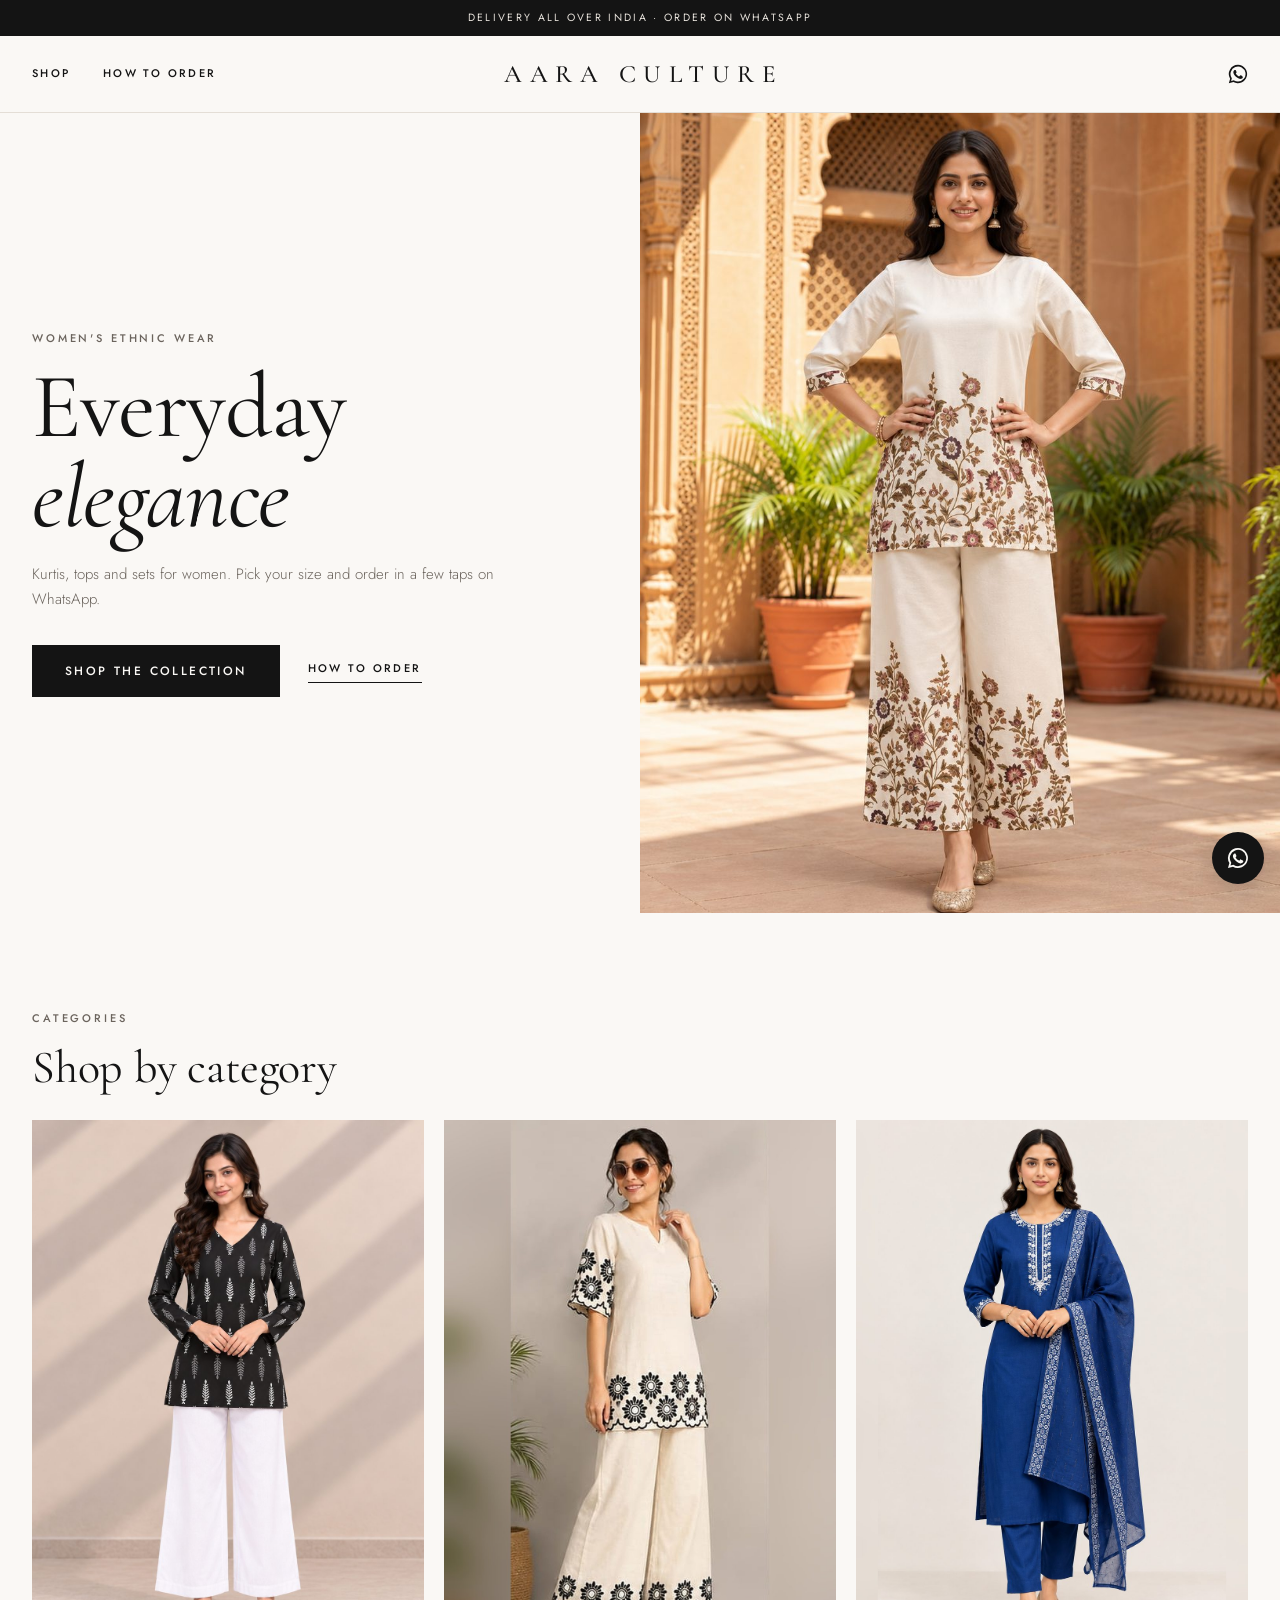
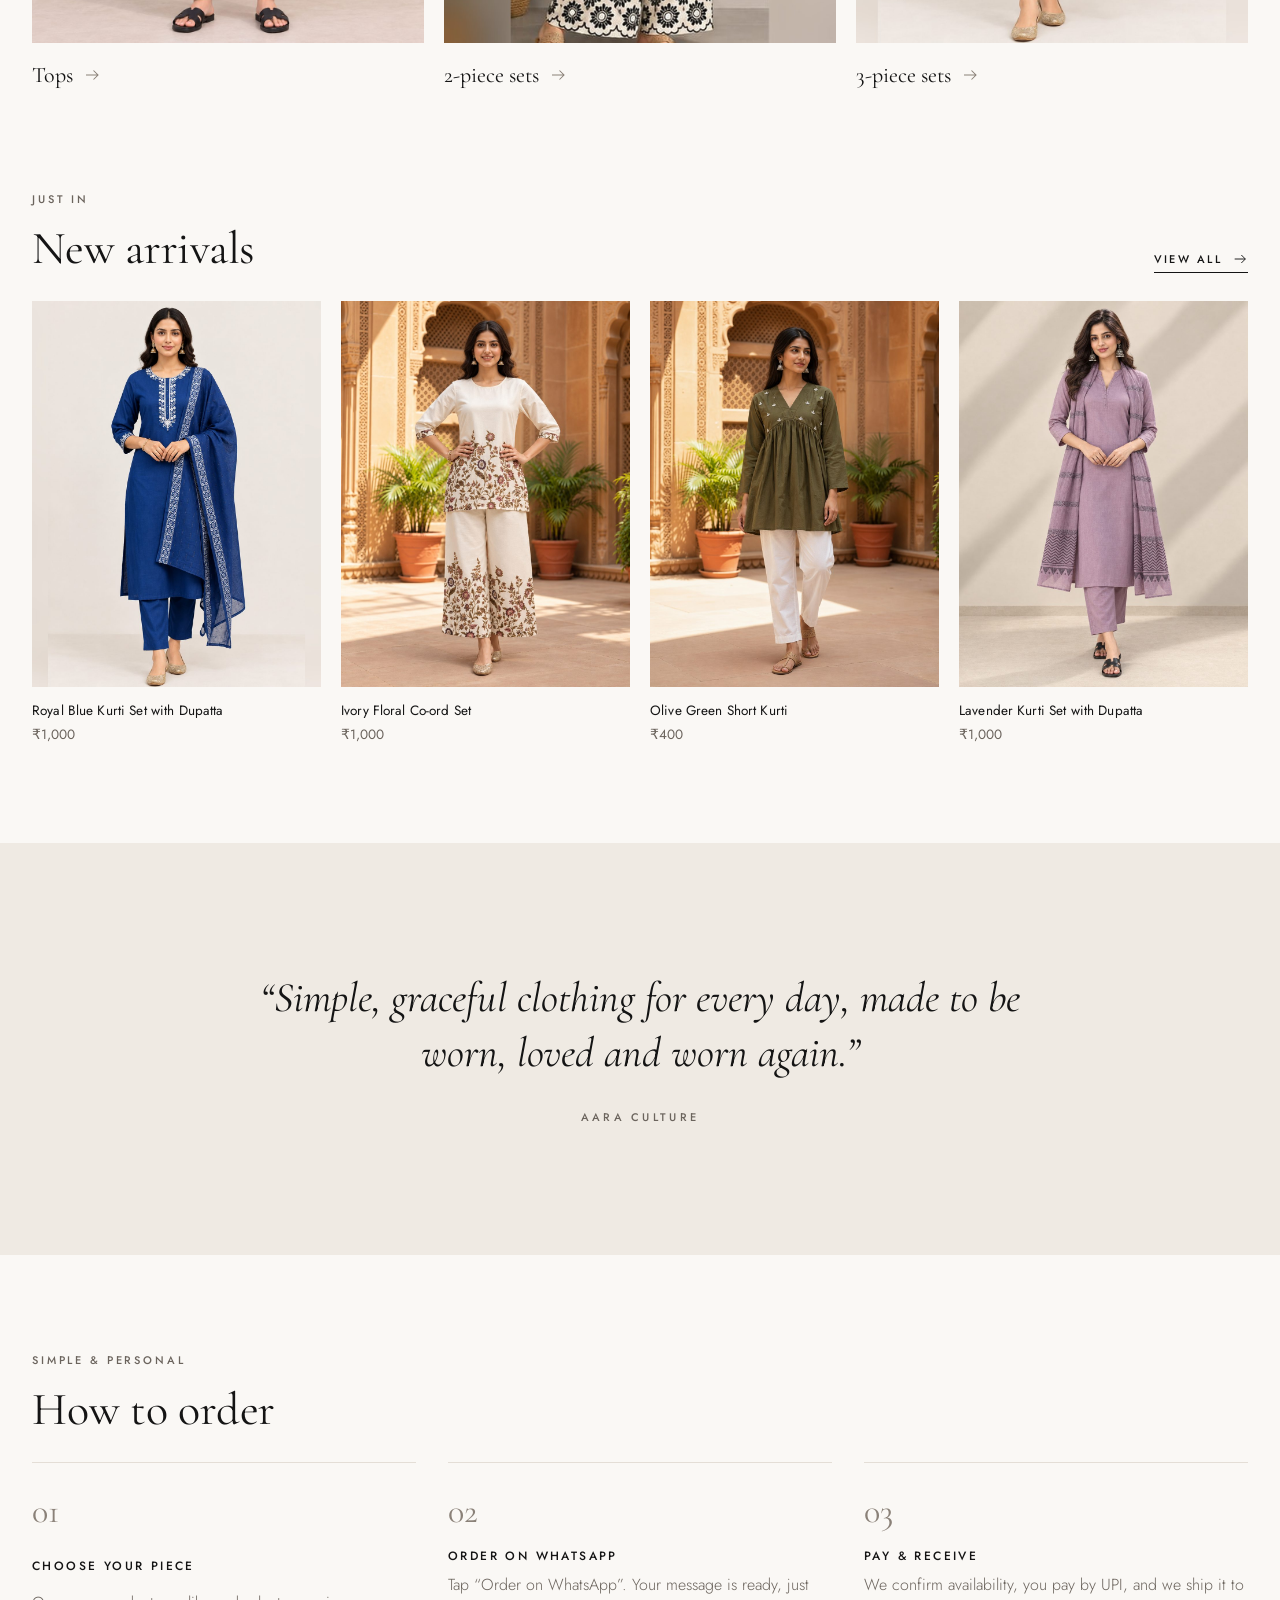
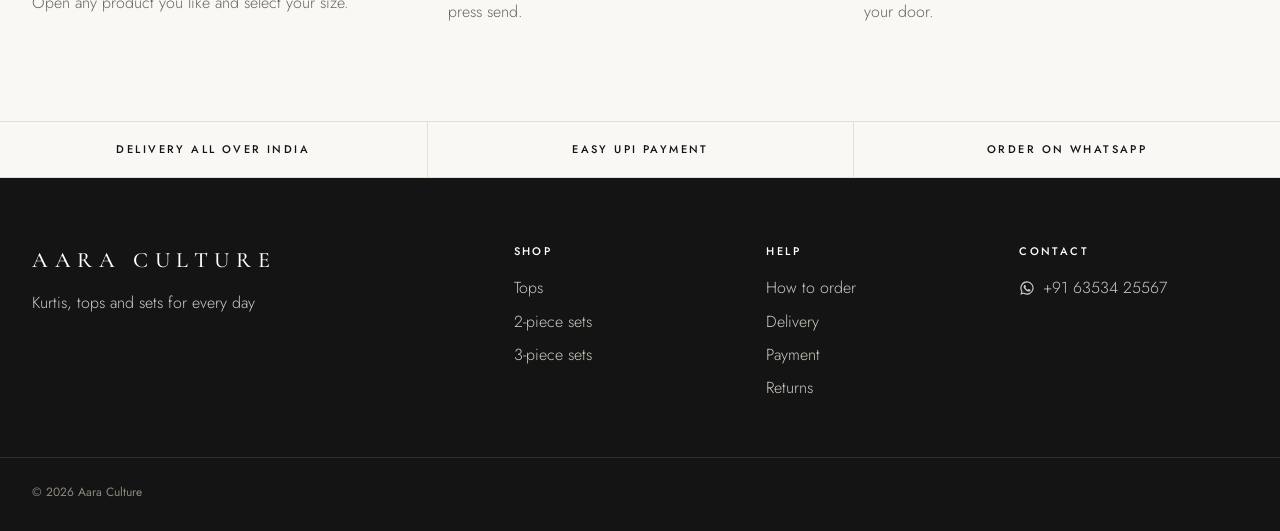
==== commit 6c26a22e: "Replace sample products with the owner's 8 real products Adds AC-001 to AC-008 with the owner's phot" ====
--- a/index.html
+++ b/index.html
@@ -23,7 +23,7 @@
   <main>
     <section class="hero">
       <div class="hero-media">
-        <img src="images/hero.svg" alt="" width="1000" height="1250">
+        <img src="images/hero.jpg" alt="Model wearing the ivory floral co-ord set" width="1000" height="1250">
       </div>
       <div class="hero-content">
         <p class="eyebrow">Women's ethnic wear</p>
--- a/css/style.css
+++ b/css/style.css
@@ -39,6 +39,10 @@
 
 body.menu-open {
   overflow: hidden;
+}
+
+[hidden] {
+  display: none !important;
 }
 
 img {
@@ -983,6 +987,12 @@
   gap: 8px;
 }
 
+.size-note {
+  color: var(--muted);
+  font-size: 14px;
+  font-weight: 300;
+}
+
 .order-bar {
   position: sticky;
   bottom: 0;
@@ -1168,7 +1178,7 @@
 
   .category-grid {
     grid-auto-flow: row;
-    grid-template-columns: repeat(4, 1fr);
+    grid-template-columns: repeat(var(--count, 4), 1fr);
     gap: 20px;
     overflow: visible;
     margin: 0;
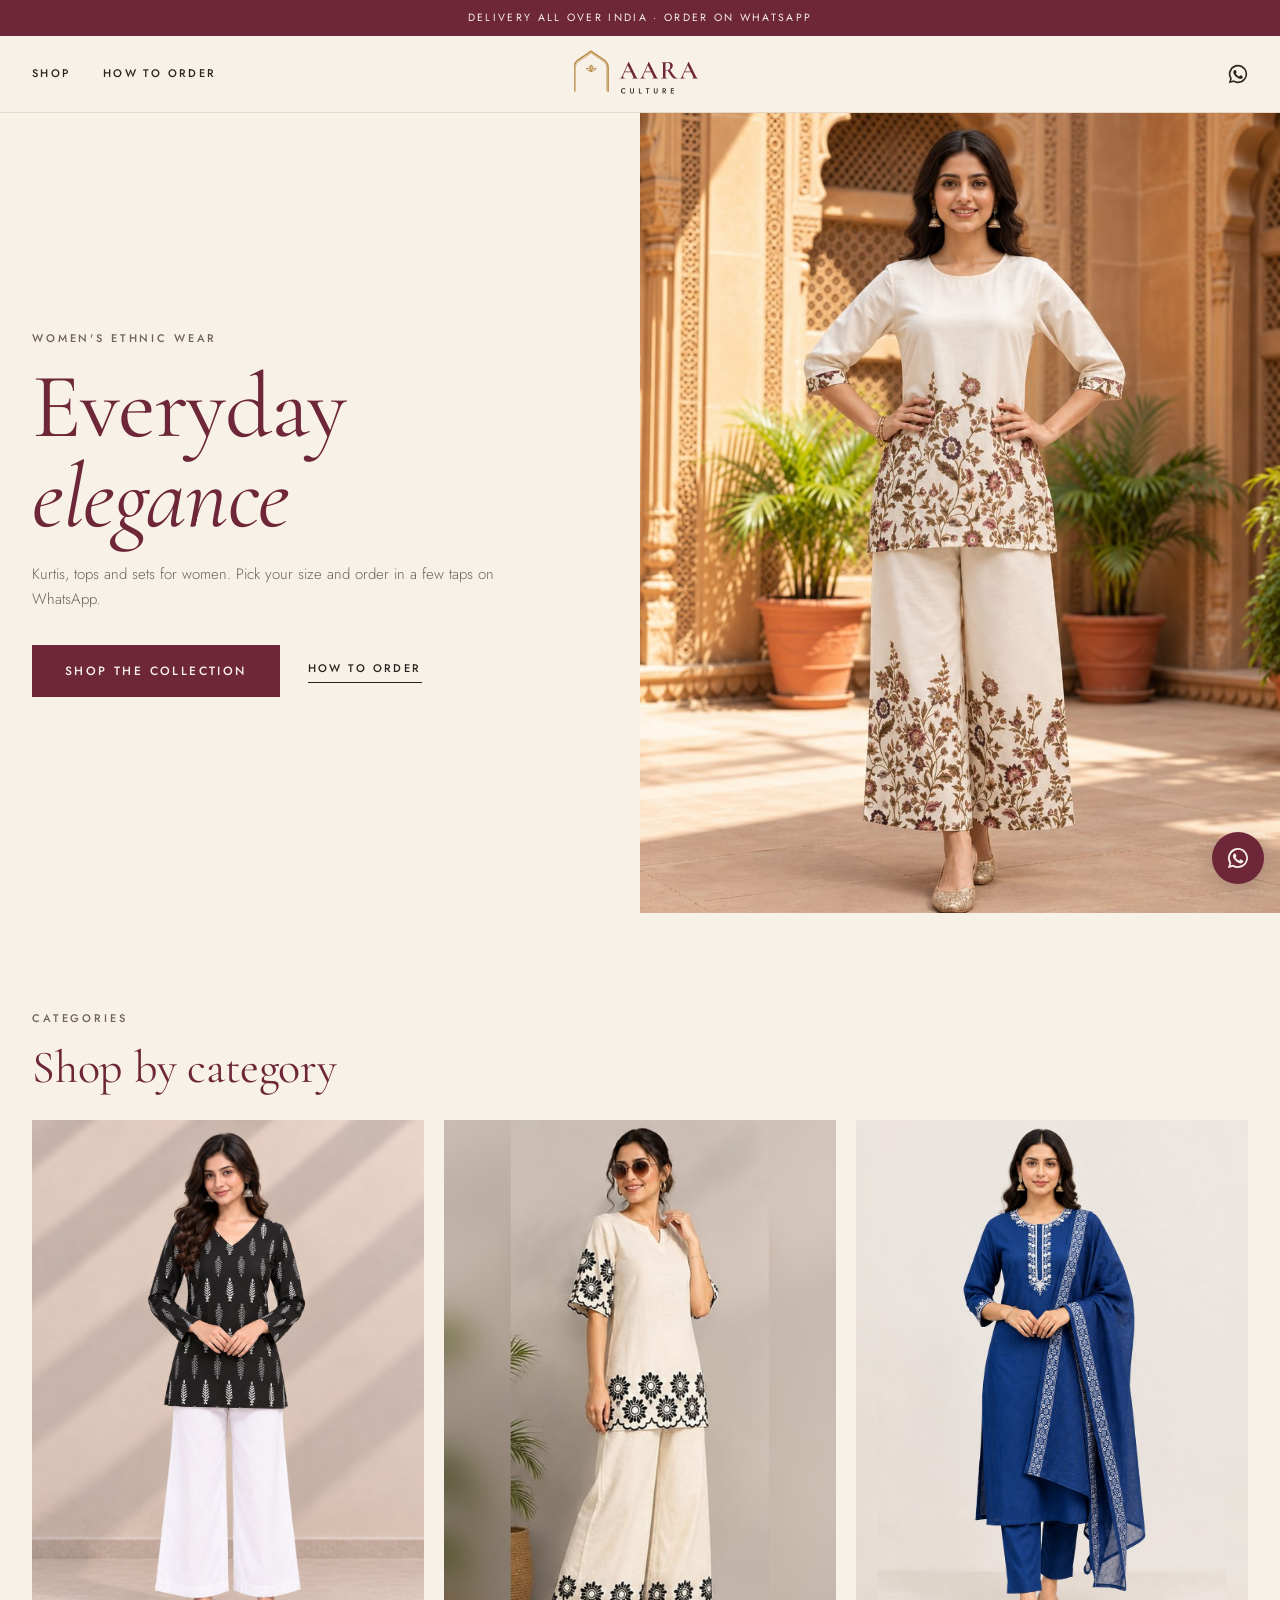
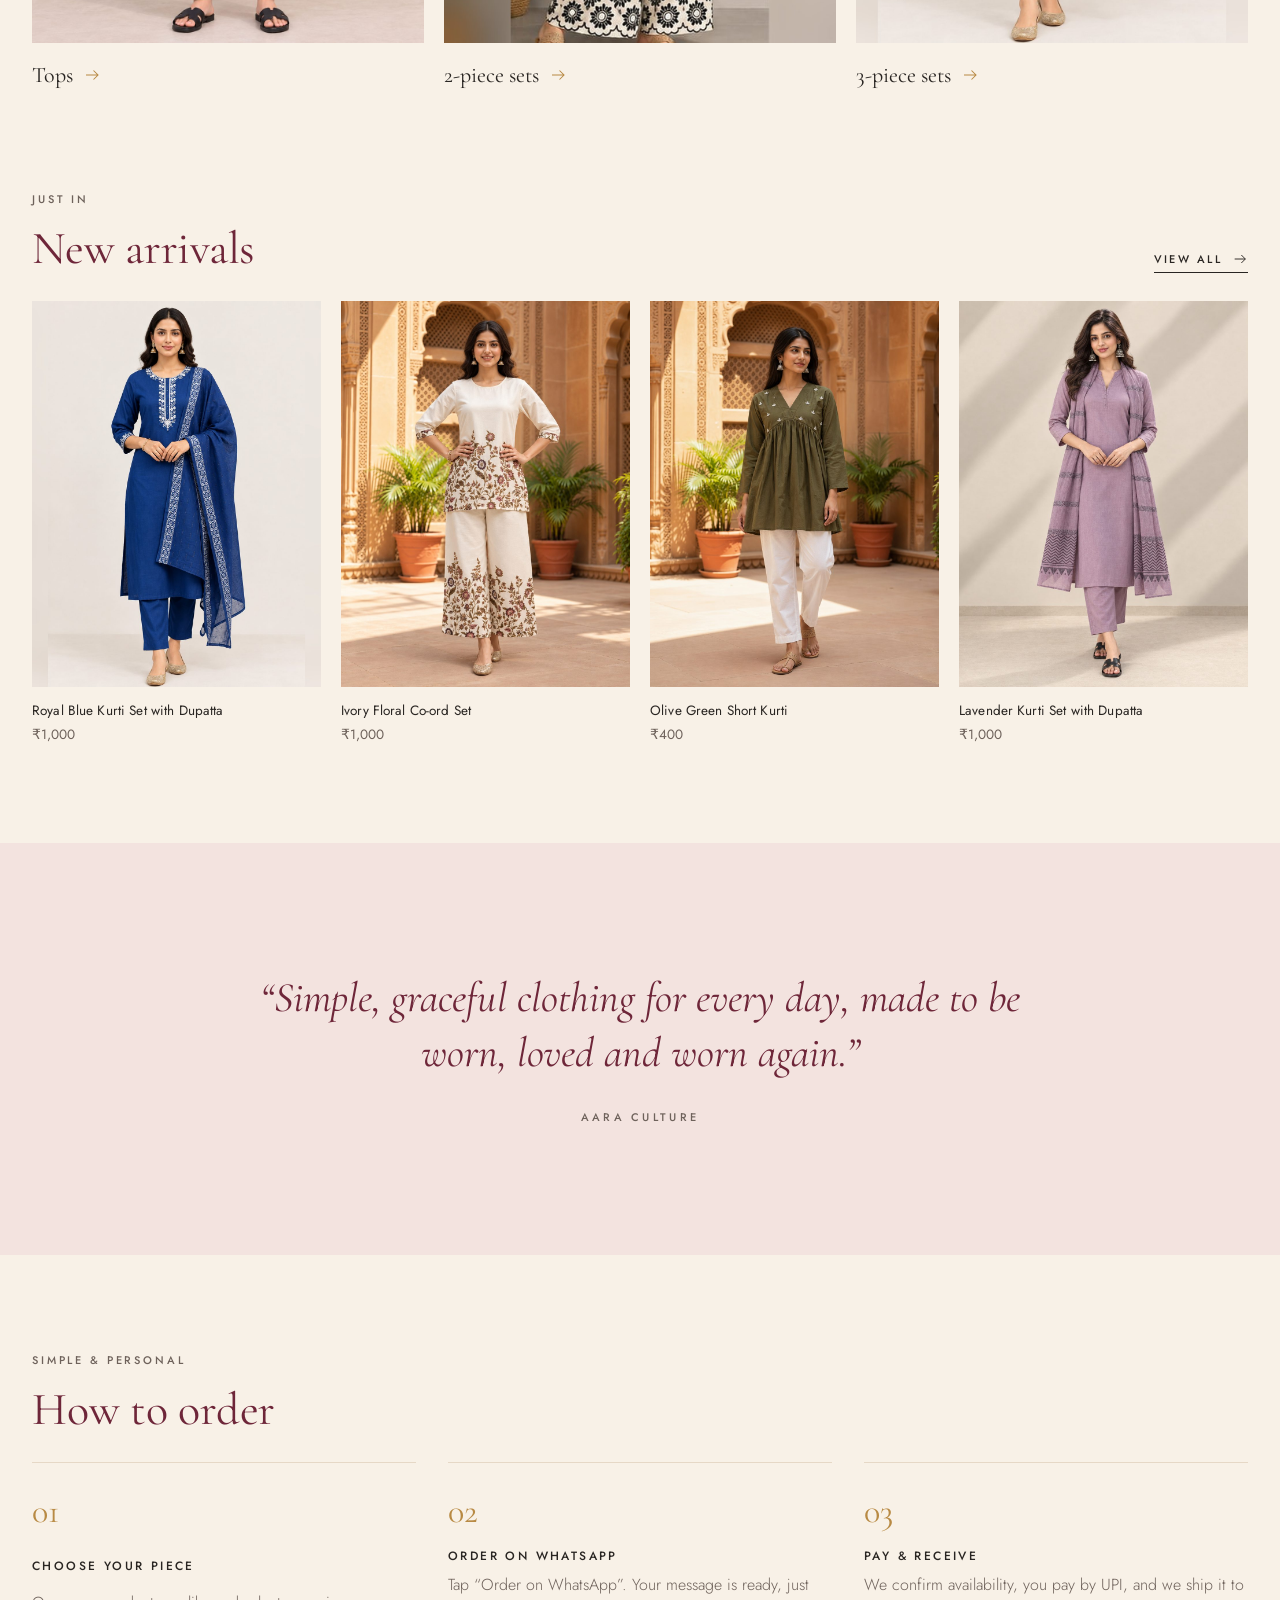
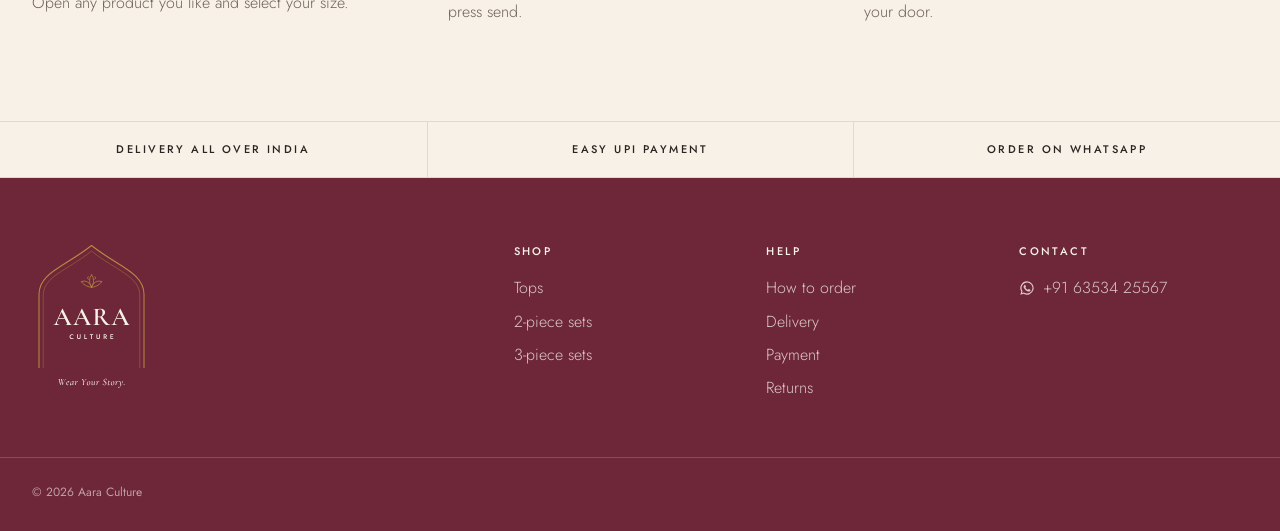
==== commit a04e6f8b: "Use the Palace arch logo and final brand colours everywhere The owner picked logo option 4, the Pala" ====
--- a/index.html
+++ b/index.html
@@ -6,9 +6,16 @@
   <title>Aara Culture | Kurtis, tops and sets</title>
   <meta name="description" content="Kurtis, tops, 2-piece and 3-piece sets for women. Pick your size and order on WhatsApp. Delivery all over India.">
   <meta property="og:title" content="Aara Culture | Kurtis, tops and sets">
+  <meta property="og:type" content="website">
+  <meta property="og:site_name" content="Aara Culture">
+  <meta property="og:image" content="https://pradipdj432.github.io/aara-culture/images/share.jpg">
+  <meta property="og:image:width" content="1200">
+  <meta property="og:image:height" content="630">
+  <meta name="twitter:card" content="summary_large_image">
   <meta property="og:description" content="Kurtis, tops, 2-piece and 3-piece sets for women. Pick your size and order on WhatsApp. Delivery all over India.">
-  <meta name="theme-color" content="#faf8f5">
-  <link rel="icon" href="images/favicon.svg" type="image/svg+xml">
+  <meta name="theme-color" content="#6e2639">
+  <link rel="icon" href="brand/logo/aara-icon.svg" type="image/svg+xml">
+  <link rel="apple-touch-icon" href="brand/logo/aara-icon-180.png">
   <link rel="preconnect" href="https://fonts.googleapis.com">
   <link rel="preconnect" href="https://fonts.gstatic.com" crossorigin>
   <link rel="stylesheet" href="https://fonts.googleapis.com/css2?family=Cormorant+Garamond:ital,wght@0,400;0,500;1,400&family=Jost:wght@300;400;500&display=swap">
--- a/css/style.css
+++ b/css/style.css
@@ -1,13 +1,21 @@
-/* Aara Culture — "minimal luxury" stylesheet. Mobile first. */
+/* Aara Culture — "minimal luxury" stylesheet in the brand colours (D-020). Mobile first. */
 
 :root {
-  --bg: #faf8f5;
-  --surface: #ffffff;
-  --sand: #efeae3;
-  --ink: #141414;
-  --muted: #6b645d;
-  --stone: #8a8178;
-  --line: #e4ded6;
+  /* Brand colours (brand/README.md) */
+  --maroon: #6e2639;
+  --ivory: #f8f1e7;
+  --gold: #b88a44;
+  --rose: #c98f91;
+  --charcoal: #292522;
+  /* Tints of the brand colours */
+  --bg: var(--ivory);
+  --surface: #fcf8f2;
+  --sand: #efe4d6;
+  --rose-soft: #f3e3df;
+  --ink: var(--charcoal);
+  --muted: #6e625b;
+  --stone: var(--gold);
+  --line: #e6d8c6;
   --font-display: "Cormorant Garamond", Georgia, "Times New Roman", serif;
   --font-body: "Jost", "Helvetica Neue", Arial, sans-serif;
   --gutter: 16px;
@@ -56,6 +64,11 @@
 }
 
 h1,
+h2 {
+  color: var(--maroon);
+}
+
+h1,
 h2,
 h3 {
   margin: 0;
@@ -159,7 +172,7 @@
 }
 
 :focus-visible {
-  outline: 1px solid var(--ink);
+  outline: 1px solid var(--maroon);
   outline-offset: 3px;
 }
 
@@ -172,10 +185,10 @@
   gap: 10px;
   min-height: 52px;
   padding: 14px 32px;
-  border: 1px solid var(--ink);
+  border: 1px solid var(--maroon);
   border-radius: 0;
-  background: var(--ink);
-  color: var(--bg);
+  background: var(--maroon);
+  color: var(--ivory);
   font: inherit;
   font-size: 12px;
   font-weight: 500;
@@ -188,7 +201,7 @@
 
 .button:hover {
   background: transparent;
-  color: var(--ink);
+  color: var(--maroon);
 }
 
 .button .icon {
@@ -239,8 +252,8 @@
 
 .announcement {
   padding: 9px var(--gutter);
-  background: var(--ink);
-  color: #e9e4dd;
+  background: var(--maroon);
+  color: var(--ivory);
   font-size: 10.5px;
   font-weight: 400;
   letter-spacing: 0.22em;
@@ -252,7 +265,7 @@
   position: sticky;
   top: 0;
   z-index: 40;
-  background: rgba(250, 248, 245, 0.92);
+  background: rgba(248, 241, 231, 0.94);
   backdrop-filter: saturate(140%) blur(10px);
   border-bottom: 1px solid var(--line);
 }
@@ -276,17 +289,16 @@
   margin-right: -12px;
 }
 
+/* Logo files come from brand/logo/ (D-022). */
 .logo {
+  display: block;
   margin: 0;
-  /* Letter spacing adds space after the last letter; pull it back so the logo is centred. */
-  margin-right: -0.3em;
-  font-family: var(--font-display);
-  font-size: 21px;
-  font-weight: 500;
-  letter-spacing: 0.3em;
-  text-transform: uppercase;
-  text-decoration: none;
-  white-space: nowrap;
+  line-height: 0;
+}
+
+.logo img {
+  width: auto;
+  height: 40px;
 }
 
 .nav {
@@ -306,7 +318,7 @@
 
 .nav a:hover,
 .nav a[aria-current="page"] {
-  border-bottom-color: var(--ink);
+  border-bottom-color: var(--maroon);
 }
 
 /* ---------- Slide-out menu (phones) ---------- */
@@ -315,7 +327,7 @@
   position: fixed;
   inset: 0;
   z-index: 50;
-  background: rgba(20, 20, 20, 0.35);
+  background: rgba(41, 37, 34, 0.4);
 }
 
 .menu {
@@ -346,8 +358,8 @@
   border-bottom: 1px solid var(--line);
 }
 
-.menu-head .logo {
-  font-size: 18px;
+.menu-head .logo img {
+  height: 36px;
 }
 
 .menu ul {
@@ -585,7 +597,7 @@
 
 .statement {
   padding: 88px var(--gutter);
-  background: var(--sand);
+  background: var(--rose-soft);
   text-align: center;
 }
 
@@ -597,6 +609,7 @@
   font-style: italic;
   font-weight: 400;
   line-height: 1.3;
+  color: var(--maroon);
 }
 
 .statement-sign {
@@ -671,17 +684,17 @@
 
 .footer-main {
   padding: 64px 0 28px;
-  background: var(--ink);
-  color: #cfc8c0;
+  background: var(--maroon);
+  color: rgba(248, 241, 231, 0.8);
 }
 
 .footer-main a {
-  color: #cfc8c0;
+  color: rgba(248, 241, 231, 0.8);
   text-decoration: none;
 }
 
 .footer-main a:hover {
-  color: #fff;
+  color: var(--ivory);
 }
 
 .footer-inner {
@@ -694,20 +707,13 @@
   grid-column: 1 / -1;
 }
 
-.footer-main .logo {
-  margin-right: 0;
-  color: #fff;
-  font-size: 22px;
-}
-
-.footer-tagline {
-  margin-top: 10px;
-  font-weight: 300;
+.footer-main .logo img {
+  height: 150px;
 }
 
 .footer-heading {
   margin-bottom: 14px;
-  color: #fff;
+  color: var(--ivory);
   font-size: 11px;
   font-weight: 500;
   letter-spacing: 0.22em;
@@ -739,8 +745,8 @@
 .copyright {
   margin-top: 56px;
   padding-top: 24px;
-  border-top: 1px solid #2e2e2e;
-  color: #8f8881;
+  border-top: 1px solid rgba(248, 241, 231, 0.18);
+  color: rgba(248, 241, 231, 0.6);
   font-size: 12px;
 }
 
@@ -757,9 +763,9 @@
   width: 52px;
   height: 52px;
   border-radius: 50%;
-  background: var(--ink);
-  color: var(--bg);
-  box-shadow: 0 8px 24px rgba(20, 20, 20, 0.18);
+  background: var(--maroon);
+  color: var(--ivory);
+  box-shadow: 0 8px 24px rgba(41, 37, 34, 0.2);
   transition: transform 0.3s var(--ease);
 }
 
@@ -819,8 +825,8 @@
 
 .tab:hover,
 .tab[aria-pressed="true"] {
-  border-bottom-color: var(--ink);
-  color: var(--ink);
+  border-bottom-color: var(--maroon);
+  color: var(--maroon);
 }
 
 .size-filter-row {
@@ -863,13 +869,13 @@
 }
 
 .size-option:hover {
-  border-color: var(--ink);
+  border-color: var(--maroon);
 }
 
 .size-option[aria-pressed="true"] {
-  border-color: var(--ink);
-  background: var(--ink);
-  color: var(--bg);
+  border-color: var(--maroon);
+  background: var(--maroon);
+  color: var(--ivory);
 }
 
 .label {
@@ -920,7 +926,7 @@
   right: 14px;
   bottom: 14px;
   padding: 4px 10px;
-  background: rgba(250, 248, 245, 0.9);
+  background: rgba(248, 241, 231, 0.9);
   font-size: 11px;
   letter-spacing: 0.12em;
 }
@@ -999,7 +1005,7 @@
   z-index: 10;
   margin: 28px calc(var(--gutter) * -1) 0;
   padding: 12px var(--gutter);
-  background: rgba(250, 248, 245, 0.96);
+  background: rgba(248, 241, 231, 0.96);
   border-top: 1px solid var(--line);
 }
 
@@ -1140,8 +1146,8 @@
     margin-left: 0;
   }
 
-  .logo {
-    font-size: 25px;
+  .logo img {
+    height: 48px;
   }
 
   /* Desktop hero: text on the left, photo on the right. */
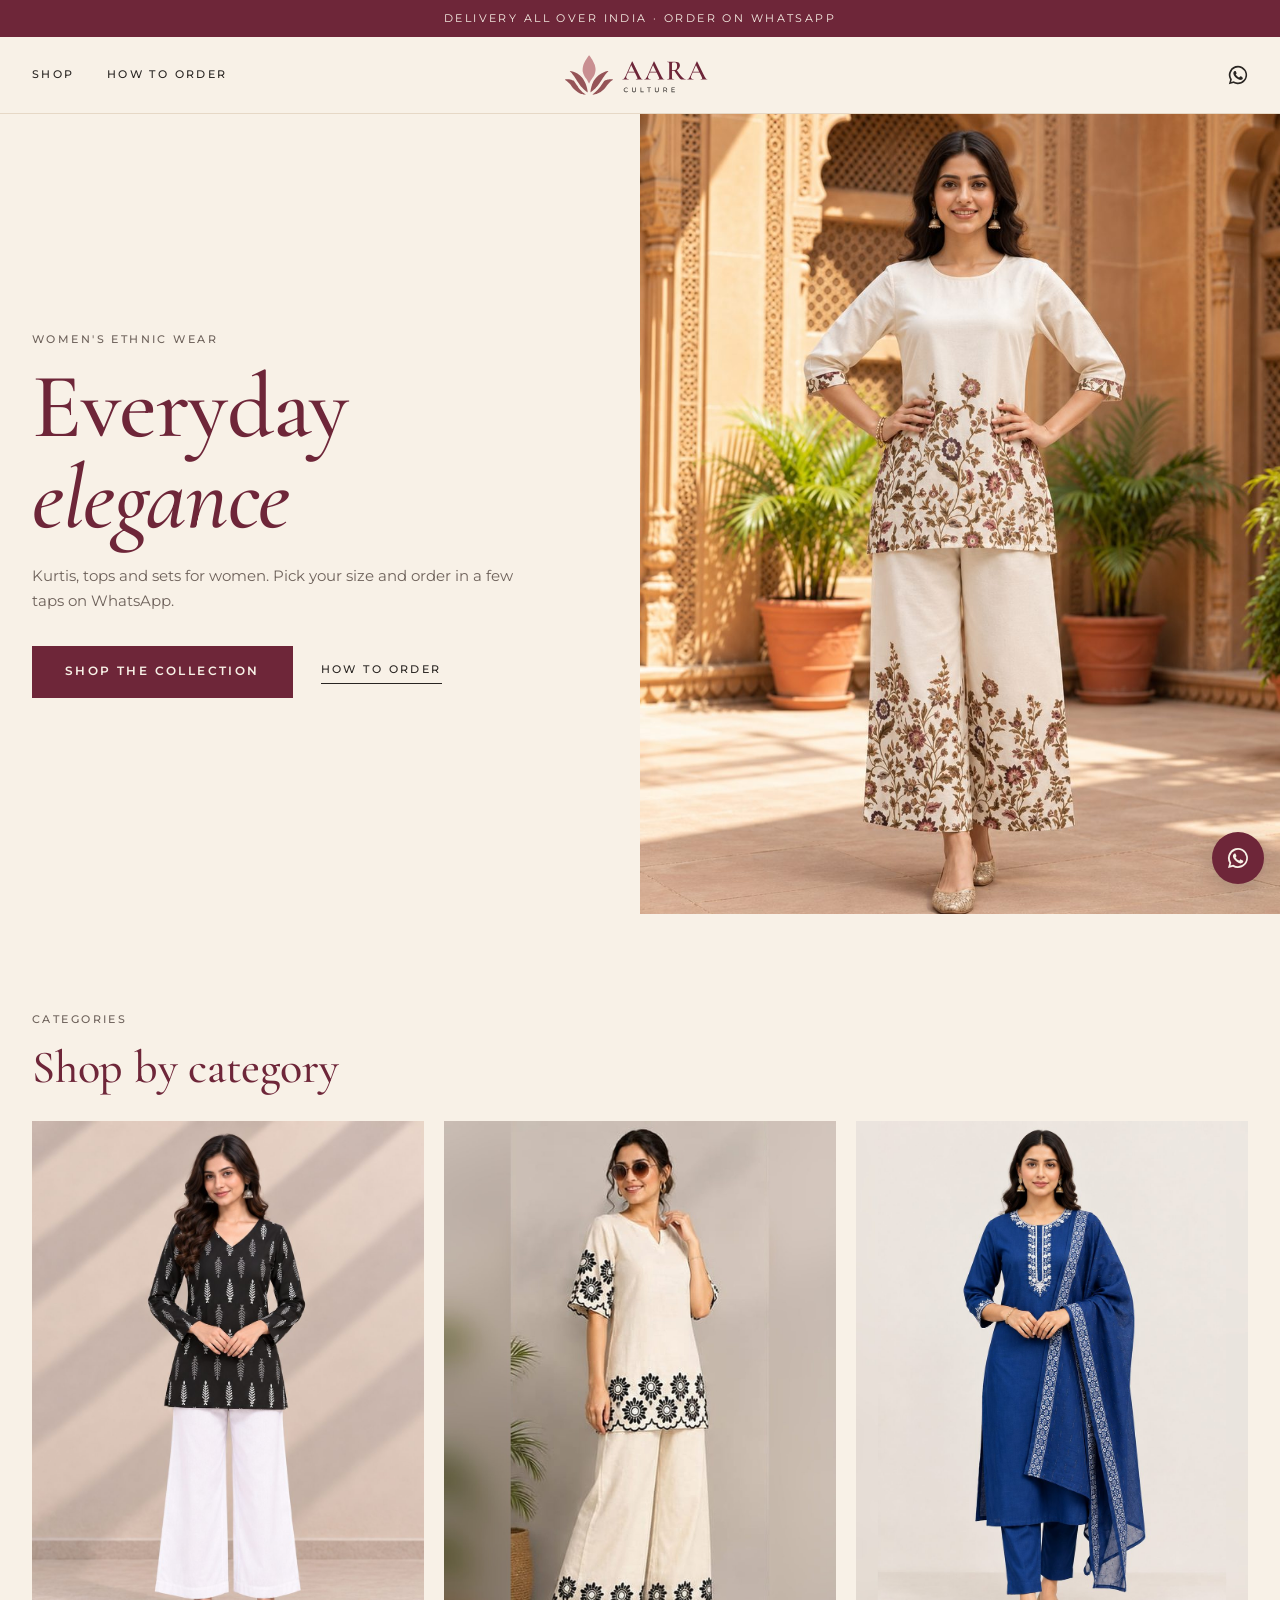
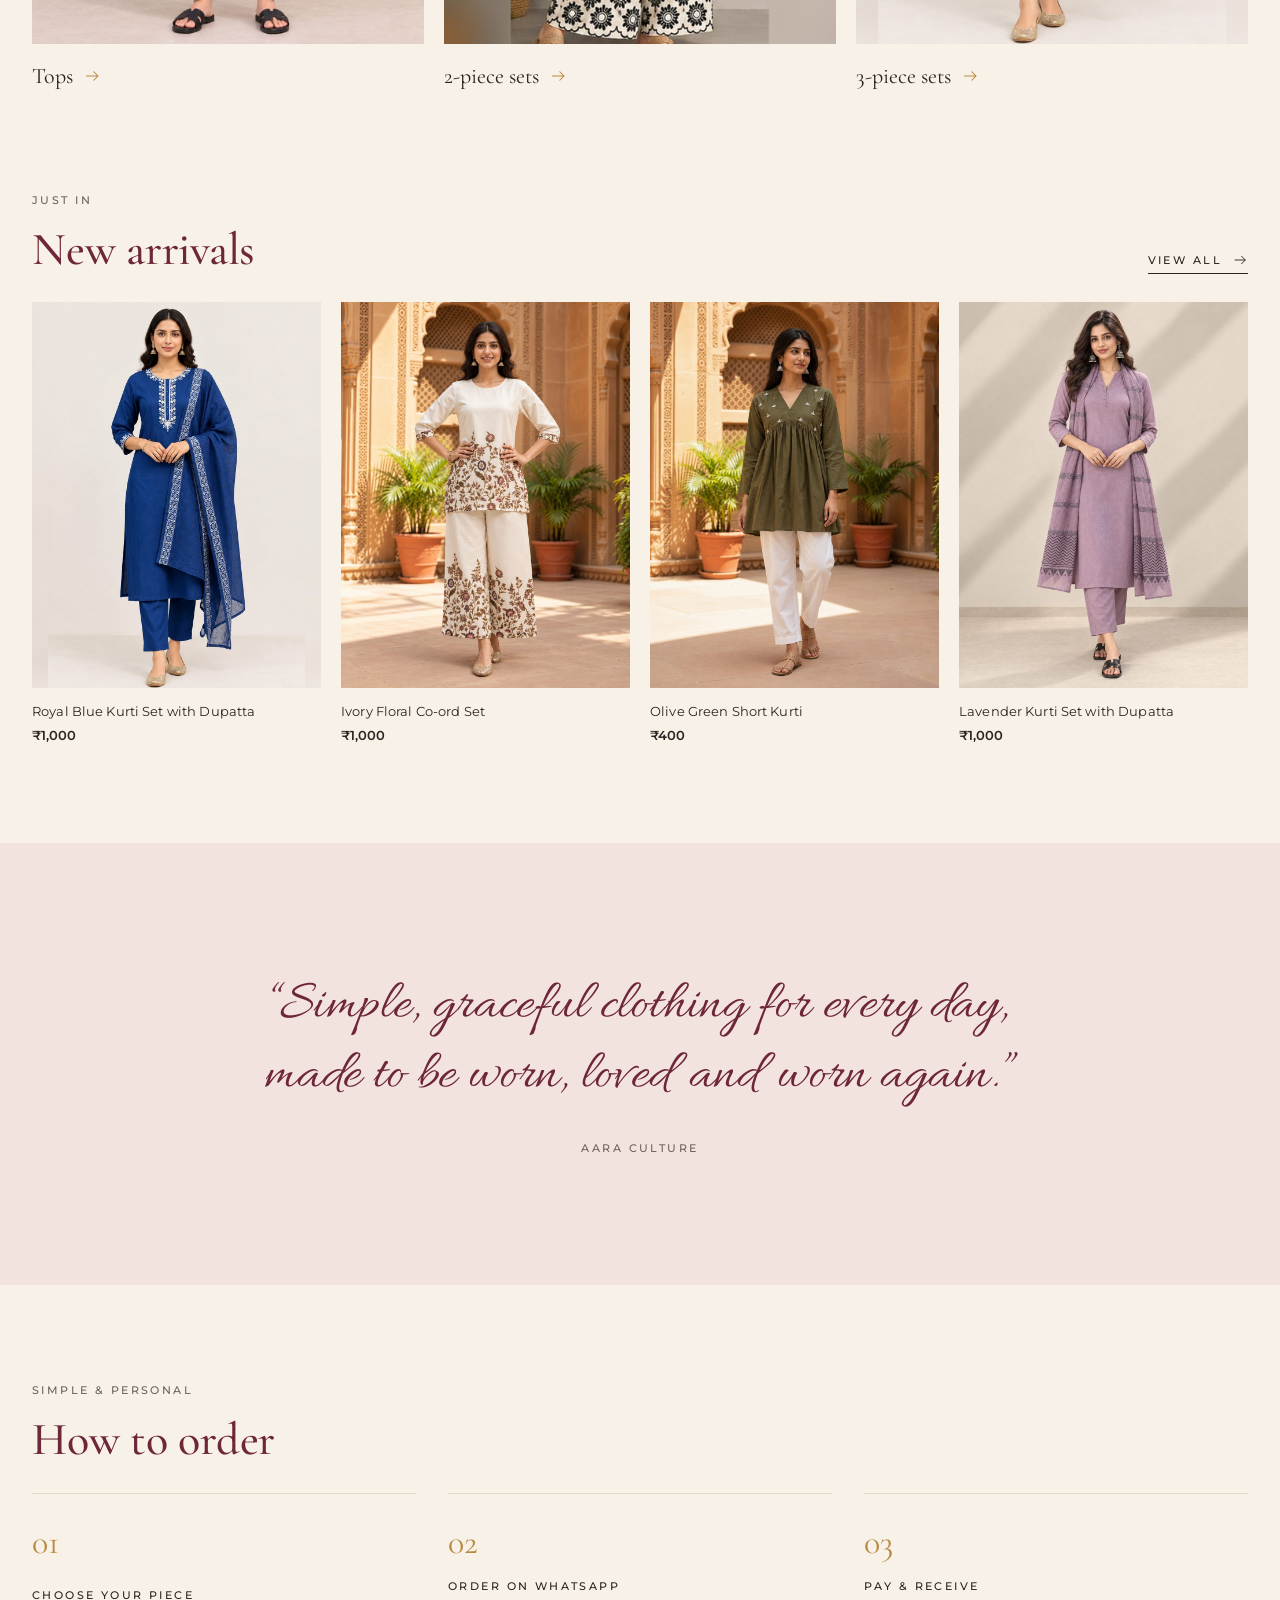
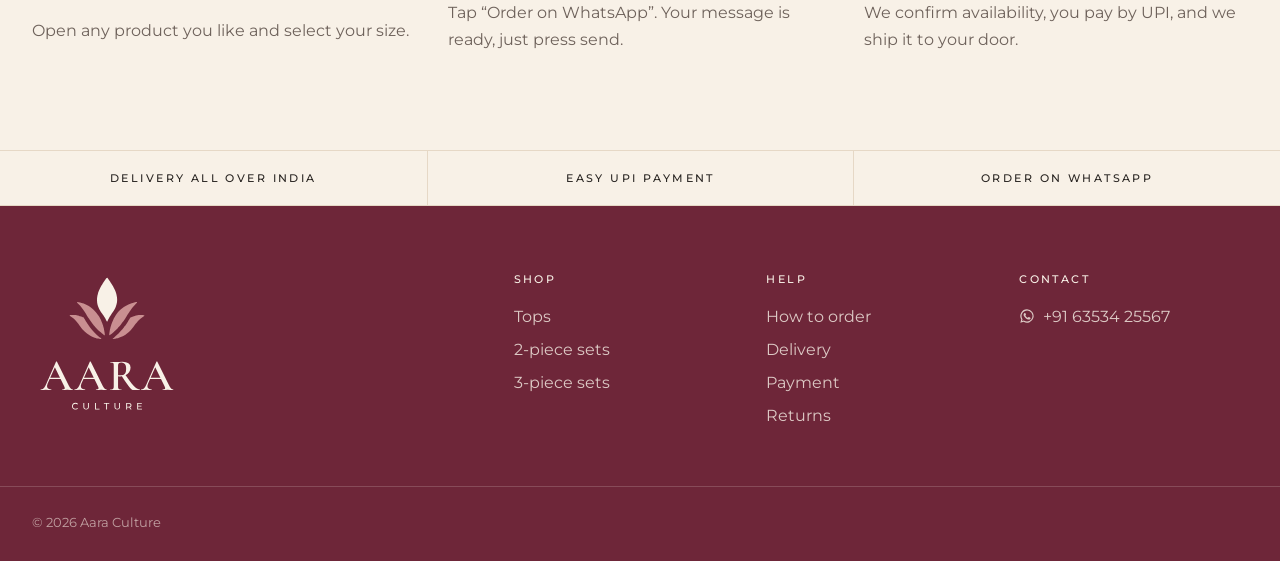
==== commit 470f1e51: "Use the brand fonts everywhere: Cormorant Garamond, Montserrat, Allura The owner chose option 1 from" ====
--- a/index.html
+++ b/index.html
@@ -18,7 +18,7 @@
   <link rel="apple-touch-icon" href="brand/logo/aara-icon-180.png">
   <link rel="preconnect" href="https://fonts.googleapis.com">
   <link rel="preconnect" href="https://fonts.gstatic.com" crossorigin>
-  <link rel="stylesheet" href="https://fonts.googleapis.com/css2?family=Cormorant+Garamond:ital,wght@0,400;0,500;1,400&family=Jost:wght@300;400;500&display=swap">
+  <link rel="stylesheet" href="https://fonts.googleapis.com/css2?family=Allura&family=Cormorant+Garamond:ital,wght@0,400;0,500;0,600;1,400;1,500&family=Montserrat:wght@400;500;600&display=swap">
   <link rel="stylesheet" href="css/style.css">
   <script src="js/config.js" defer></script>
   <script src="js/common.js" defer></script>
--- a/css/style.css
+++ b/css/style.css
@@ -16,8 +16,18 @@
   --muted: #6e625b;
   --stone: var(--gold);
   --line: #e6d8c6;
-  --font-display: "Cormorant Garamond", Georgia, "Times New Roman", serif;
-  --font-body: "Jost", "Helvetica Neue", Arial, sans-serif;
+  /* Fonts (D-024). Use only these three, everywhere. */
+  --font-title: "Cormorant Garamond", Georgia, "Times New Roman", serif;
+  --font-text: "Montserrat", "Helvetica Neue", Arial, sans-serif;
+  --font-script: "Allura", "Snell Roundhand", cursive;
+  /* Type styles (brand/README.md -> Type styles) */
+  --weight-title: 500;
+  --size-text: 15px;
+  --size-small: 13px;
+  --size-label: 11px;
+  --track-label: 0.22em;
+  --size-button: 12px;
+  --track-button: 0.2em;
   --gutter: 16px;
   --header-height: 60px;
   --ease: cubic-bezier(0.22, 0.61, 0.36, 1);
@@ -38,8 +48,8 @@
   margin: 0;
   background: var(--bg);
   color: var(--ink);
-  font-family: var(--font-body);
-  font-size: 15px;
+  font-family: var(--font-text);
+  font-size: var(--size-text);
   font-weight: 400;
   line-height: 1.7;
   -webkit-font-smoothing: antialiased;
@@ -72,8 +82,8 @@
 h2,
 h3 {
   margin: 0;
-  font-family: var(--font-display);
-  font-weight: 400;
+  font-family: var(--font-title);
+  font-weight: var(--weight-title);
   line-height: 1.1;
   letter-spacing: -0.005em;
 }
@@ -103,9 +113,9 @@
 .eyebrow {
   margin-bottom: 14px;
   color: var(--muted);
-  font-size: 11px;
+  font-size: var(--size-label);
   font-weight: 500;
-  letter-spacing: 0.26em;
+  letter-spacing: var(--track-label);
   text-transform: uppercase;
 }
 
@@ -132,9 +142,9 @@
   gap: 10px;
   padding-bottom: 4px;
   border-bottom: 1px solid currentColor;
-  font-size: 11px;
+  font-size: var(--size-label);
   font-weight: 500;
-  letter-spacing: 0.22em;
+  letter-spacing: var(--track-label);
   text-transform: uppercase;
   text-decoration: none;
   white-space: nowrap;
@@ -190,9 +200,9 @@
   background: var(--maroon);
   color: var(--ivory);
   font: inherit;
-  font-size: 12px;
-  font-weight: 500;
-  letter-spacing: 0.2em;
+  font-size: var(--size-button);
+  font-weight: 600;
+  letter-spacing: var(--track-button);
   text-transform: uppercase;
   text-decoration: none;
   cursor: pointer;
@@ -254,9 +264,9 @@
   padding: 9px var(--gutter);
   background: var(--maroon);
   color: var(--ivory);
-  font-size: 10.5px;
+  font-size: var(--size-label);
   font-weight: 400;
-  letter-spacing: 0.22em;
+  letter-spacing: var(--track-label);
   text-align: center;
   text-transform: uppercase;
 }
@@ -307,9 +317,9 @@
 }
 
 .nav a {
-  font-size: 11px;
+  font-size: var(--size-label);
   font-weight: 500;
-  letter-spacing: 0.22em;
+  letter-spacing: var(--track-label);
   text-transform: uppercase;
   text-decoration: none;
   padding: 6px 0;
@@ -376,7 +386,7 @@
 .menu-links a {
   display: block;
   padding: 10px 0;
-  font-family: var(--font-display);
+  font-family: var(--font-title);
   font-size: 28px;
   line-height: 1.2;
   text-decoration: none;
@@ -392,8 +402,8 @@
   gap: 10px;
   padding: 8px 0;
   color: var(--muted);
-  font-size: 12px;
-  letter-spacing: 0.16em;
+  font-size: var(--size-label);
+  letter-spacing: var(--track-label);
   text-transform: uppercase;
   text-decoration: none;
 }
@@ -432,8 +442,8 @@
   max-width: 30em;
   margin: 20px 0 32px;
   color: var(--muted);
-  font-size: 15px;
-  font-weight: 300;
+  font-size: var(--size-text);
+  font-weight: 400;
 }
 
 .hero-actions {
@@ -488,7 +498,7 @@
   align-items: center;
   gap: 10px;
   margin-top: 14px;
-  font-family: var(--font-display);
+  font-family: var(--font-title);
   font-size: 22px;
 }
 
@@ -554,7 +564,7 @@
   padding: 4px 8px 3px;
   background: var(--ink);
   color: var(--bg);
-  font-family: var(--font-body);
+  font-family: var(--font-text);
   font-size: 9.5px;
   font-weight: 500;
   letter-spacing: 0.18em;
@@ -570,8 +580,8 @@
 
 .card-title {
   margin-top: 14px;
-  font-family: var(--font-body);
-  font-size: 13.5px;
+  font-family: var(--font-text);
+  font-size: var(--size-small);
   font-weight: 400;
   line-height: 1.45;
   letter-spacing: 0.01em;
@@ -579,8 +589,8 @@
 
 .card-price {
   margin-top: 4px;
-  color: var(--muted);
-  font-size: 13.5px;
+  font-weight: 600;
+  font-size: var(--size-small);
 }
 
 @media (hover: hover) {
@@ -601,23 +611,30 @@
   text-align: center;
 }
 
+.statement-quote,
+.tagline {
+  font-family: var(--font-script);
+  font-weight: 400;
+  line-height: 1.25;
+  color: var(--maroon);
+}
+
 .statement-quote {
   max-width: 820px;
   margin: 0 auto;
-  font-family: var(--font-display);
-  font-size: clamp(26px, 6vw, 42px);
-  font-style: italic;
-  font-weight: 400;
-  line-height: 1.3;
-  color: var(--maroon);
+  font-size: clamp(34px, 8vw, 56px);
+}
+
+.tagline {
+  font-size: clamp(32px, 6vw, 46px);
 }
 
 .statement-sign {
   margin-top: 28px;
   color: var(--muted);
-  font-size: 11px;
+  font-size: var(--size-label);
   font-weight: 500;
-  letter-spacing: 0.3em;
+  letter-spacing: var(--track-label);
   text-transform: uppercase;
 }
 
@@ -642,24 +659,24 @@
 
 .step-number {
   grid-row: span 2;
-  font-family: var(--font-display);
+  font-family: var(--font-title);
   font-size: 34px;
   line-height: 1;
   color: var(--stone);
 }
 
 .steps h3 {
-  font-family: var(--font-body);
-  font-size: 12px;
+  font-family: var(--font-text);
+  font-size: var(--size-label);
   font-weight: 500;
-  letter-spacing: 0.2em;
+  letter-spacing: var(--track-label);
   text-transform: uppercase;
   line-height: 1.6;
 }
 
 .steps p {
   color: var(--muted);
-  font-weight: 300;
+  font-weight: 400;
 }
 
 /* ---------- Footer ---------- */
@@ -675,9 +692,9 @@
 .highlights li {
   padding: 18px var(--gutter);
   border-bottom: 1px solid var(--line);
-  font-size: 11px;
+  font-size: var(--size-label);
   font-weight: 500;
-  letter-spacing: 0.22em;
+  letter-spacing: var(--track-label);
   text-align: center;
   text-transform: uppercase;
 }
@@ -714,9 +731,9 @@
 .footer-heading {
   margin-bottom: 14px;
   color: var(--ivory);
-  font-size: 11px;
+  font-size: var(--size-label);
   font-weight: 500;
-  letter-spacing: 0.22em;
+  letter-spacing: var(--track-label);
   text-transform: uppercase;
 }
 
@@ -724,7 +741,7 @@
   margin: 0;
   padding: 0;
   list-style: none;
-  font-weight: 300;
+  font-weight: 400;
 }
 
 .footer-main li + li {
@@ -747,7 +764,7 @@
   padding-top: 24px;
   border-top: 1px solid rgba(248, 241, 231, 0.18);
   color: rgba(248, 241, 231, 0.6);
-  font-size: 12px;
+  font-size: var(--size-small);
 }
 
 /* ---------- Floating WhatsApp button ---------- */
@@ -815,9 +832,9 @@
   background: none;
   color: var(--muted);
   font: inherit;
-  font-size: 11px;
+  font-size: var(--size-label);
   font-weight: 500;
-  letter-spacing: 0.2em;
+  letter-spacing: var(--track-label);
   text-transform: uppercase;
   white-space: nowrap;
   cursor: pointer;
@@ -847,7 +864,7 @@
 .result-count {
   margin: 20px 0 24px;
   color: var(--muted);
-  font-size: 12px;
+  font-size: var(--size-small);
   letter-spacing: 0.06em;
 }
 
@@ -863,7 +880,7 @@
   background: transparent;
   color: var(--ink);
   font: inherit;
-  font-size: 13px;
+  font-size: var(--size-small);
   cursor: pointer;
   transition: border-color 0.2s, background 0.2s, color 0.2s;
 }
@@ -879,9 +896,9 @@
 }
 
 .label {
-  font-size: 11px;
+  font-size: var(--size-label);
   font-weight: 500;
-  letter-spacing: 0.2em;
+  letter-spacing: var(--track-label);
   text-transform: uppercase;
 }
 
@@ -927,7 +944,7 @@
   bottom: 14px;
   padding: 4px 10px;
   background: rgba(248, 241, 231, 0.9);
-  font-size: 11px;
+  font-size: var(--size-label);
   letter-spacing: 0.12em;
 }
 
@@ -936,9 +953,9 @@
   gap: 10px;
   margin-bottom: 18px;
   color: var(--muted);
-  font-size: 10.5px;
+  font-size: var(--size-label);
   font-weight: 500;
-  letter-spacing: 0.2em;
+  letter-spacing: var(--track-label);
   text-transform: uppercase;
 }
 
@@ -957,6 +974,7 @@
 
 .product-price {
   margin-top: 14px;
+  font-weight: 600;
   font-size: 18px;
   letter-spacing: 0.02em;
 }
@@ -964,7 +982,7 @@
 .product-code {
   margin-top: 6px;
   color: var(--muted);
-  font-size: 12px;
+  font-size: var(--size-small);
   letter-spacing: 0.06em;
 }
 
@@ -983,7 +1001,7 @@
 
 .size-head a {
   color: var(--muted);
-  font-size: 12px;
+  font-size: var(--size-small);
   letter-spacing: 0.04em;
 }
 
@@ -995,8 +1013,8 @@
 
 .size-note {
   color: var(--muted);
-  font-size: 14px;
-  font-weight: 300;
+  font-size: var(--size-small);
+  font-weight: 400;
 }
 
 .order-bar {
@@ -1016,8 +1034,8 @@
 .order-note {
   margin-top: 12px;
   color: var(--muted);
-  font-size: 12.5px;
-  font-weight: 300;
+  font-size: var(--size-small);
+  font-weight: 400;
   text-align: center;
 }
 
@@ -1035,9 +1053,9 @@
   align-items: center;
   justify-content: space-between;
   padding: 18px 0;
-  font-size: 11px;
+  font-size: var(--size-label);
   font-weight: 500;
-  letter-spacing: 0.2em;
+  letter-spacing: var(--track-label);
   text-transform: uppercase;
   list-style: none;
   cursor: pointer;
@@ -1061,7 +1079,7 @@
 .accordion-body {
   padding: 0 0 20px;
   color: var(--muted);
-  font-weight: 300;
+  font-weight: 400;
 }
 
 .accordion-body p + p {
@@ -1094,7 +1112,7 @@
 .info-block p,
 .info-block li {
   color: var(--muted);
-  font-weight: 300;
+  font-weight: 400;
 }
 
 .info-block .lead {
@@ -1115,6 +1133,14 @@
 .info-block .button {
   margin-top: 10px;
   justify-self: start;
+}
+
+/* Phones: keep the announcement on one line (Montserrat is wide). */
+@media (max-width: 759px) {
+  .announcement {
+    font-size: 10px;
+    letter-spacing: 0.12em;
+  }
 }
 
 /* ---------- Bigger screens ---------- */
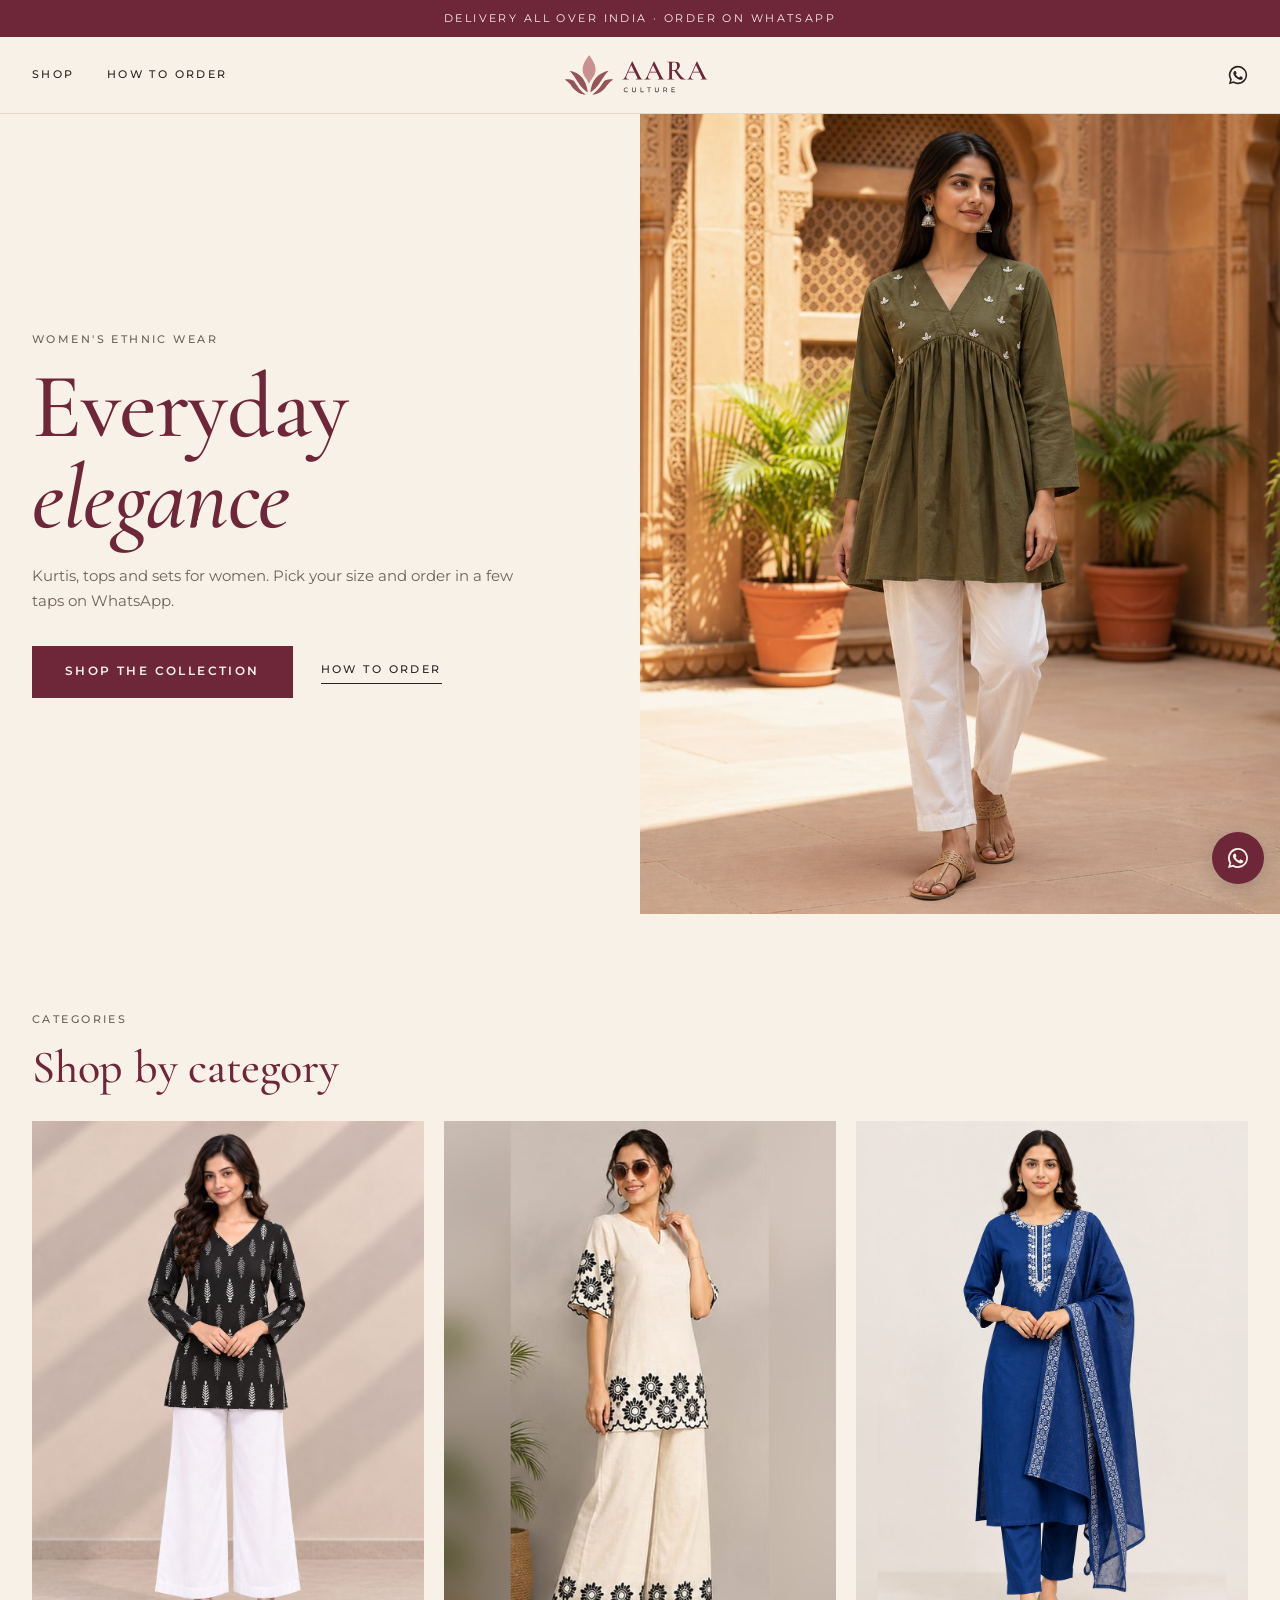
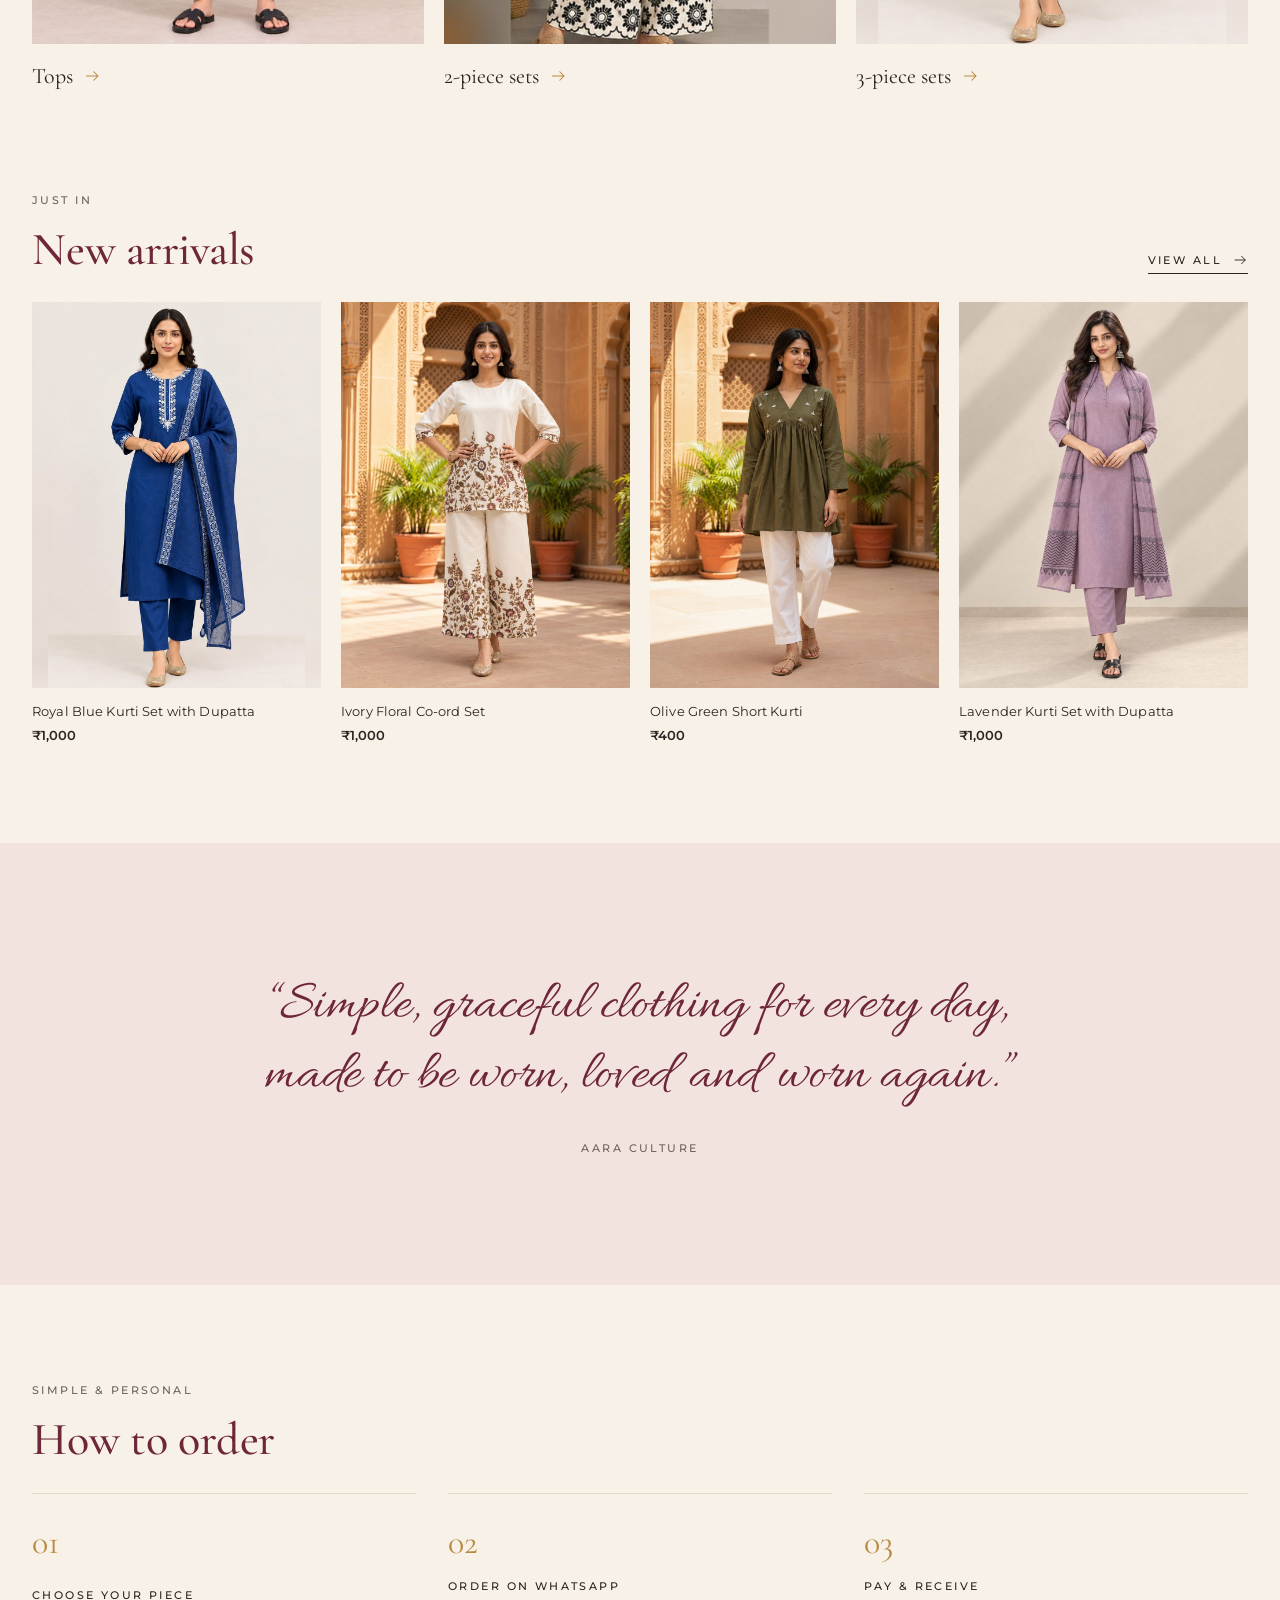
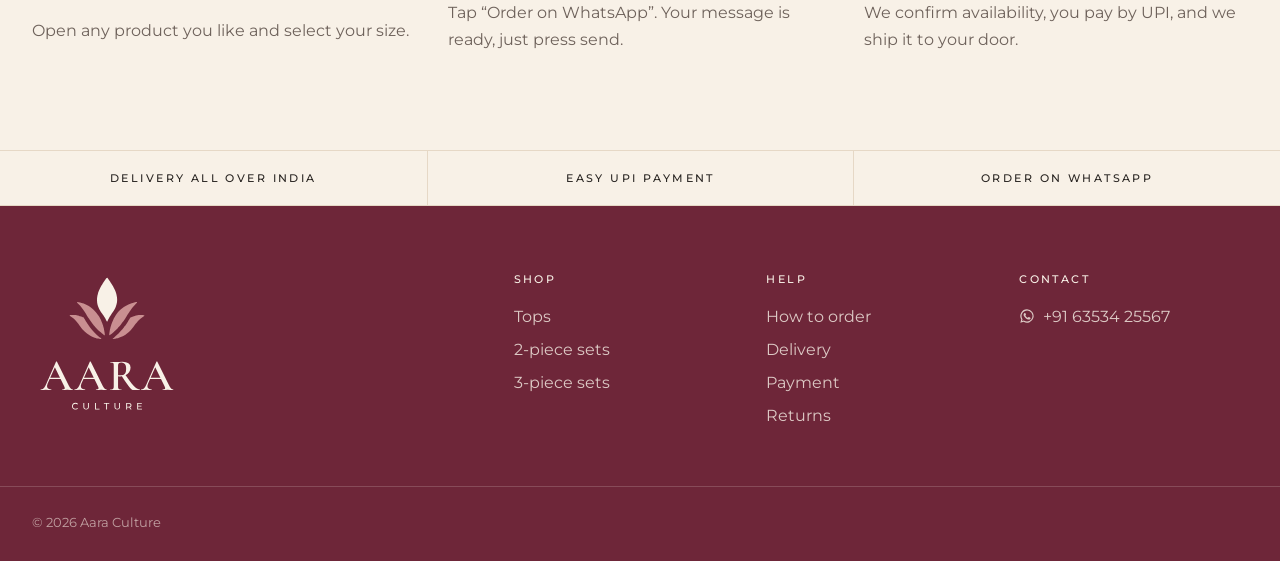
==== commit 0f7fe2d1: "Make the Olive Green Short Kurti the master image The owner wants AC-003 as the main brand image (D-" ====
--- a/index.html
+++ b/index.html
@@ -30,7 +30,7 @@
   <main>
     <section class="hero">
       <div class="hero-media">
-        <img src="images/hero.jpg" alt="Model wearing the ivory floral co-ord set" width="1000" height="1250">
+        <img src="images/hero.jpg" alt="Model wearing the olive green short kurti" width="1000" height="1250">
       </div>
       <div class="hero-content">
         <p class="eyebrow">Women's ethnic wear</p>
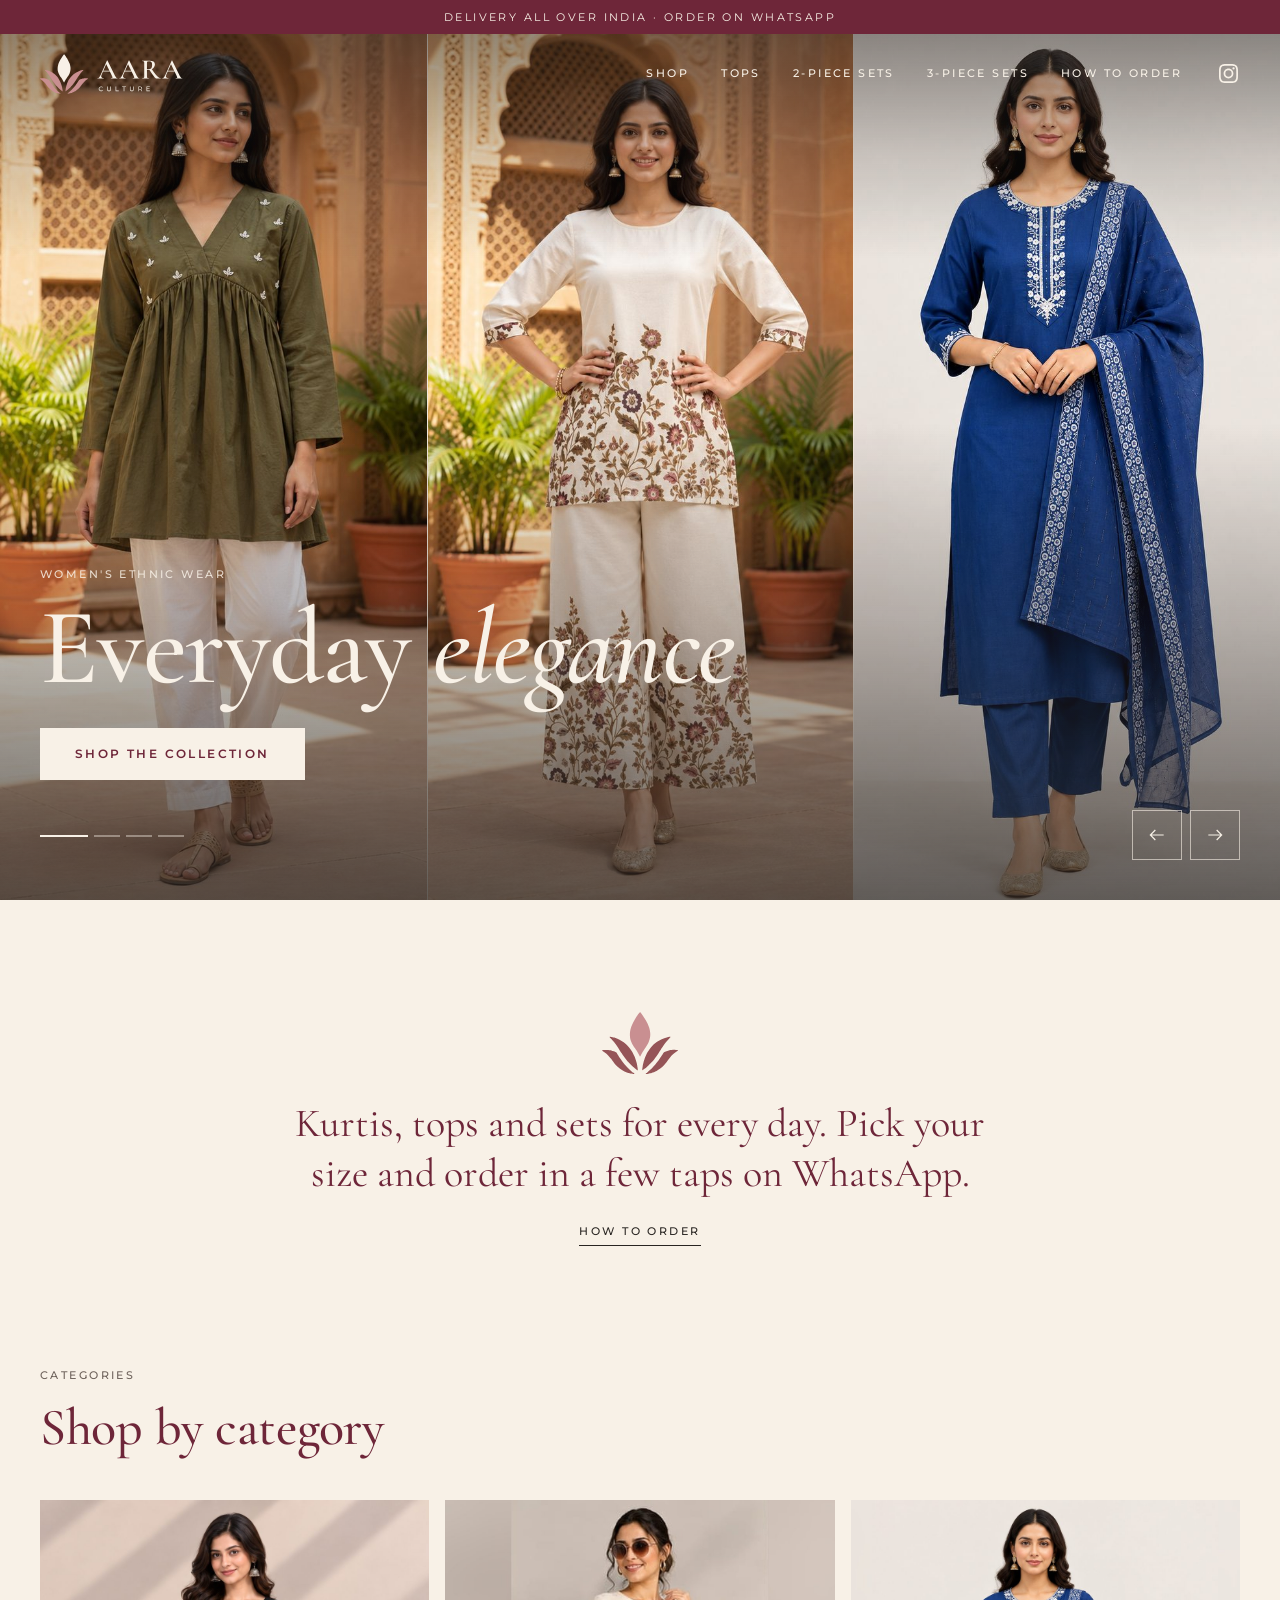
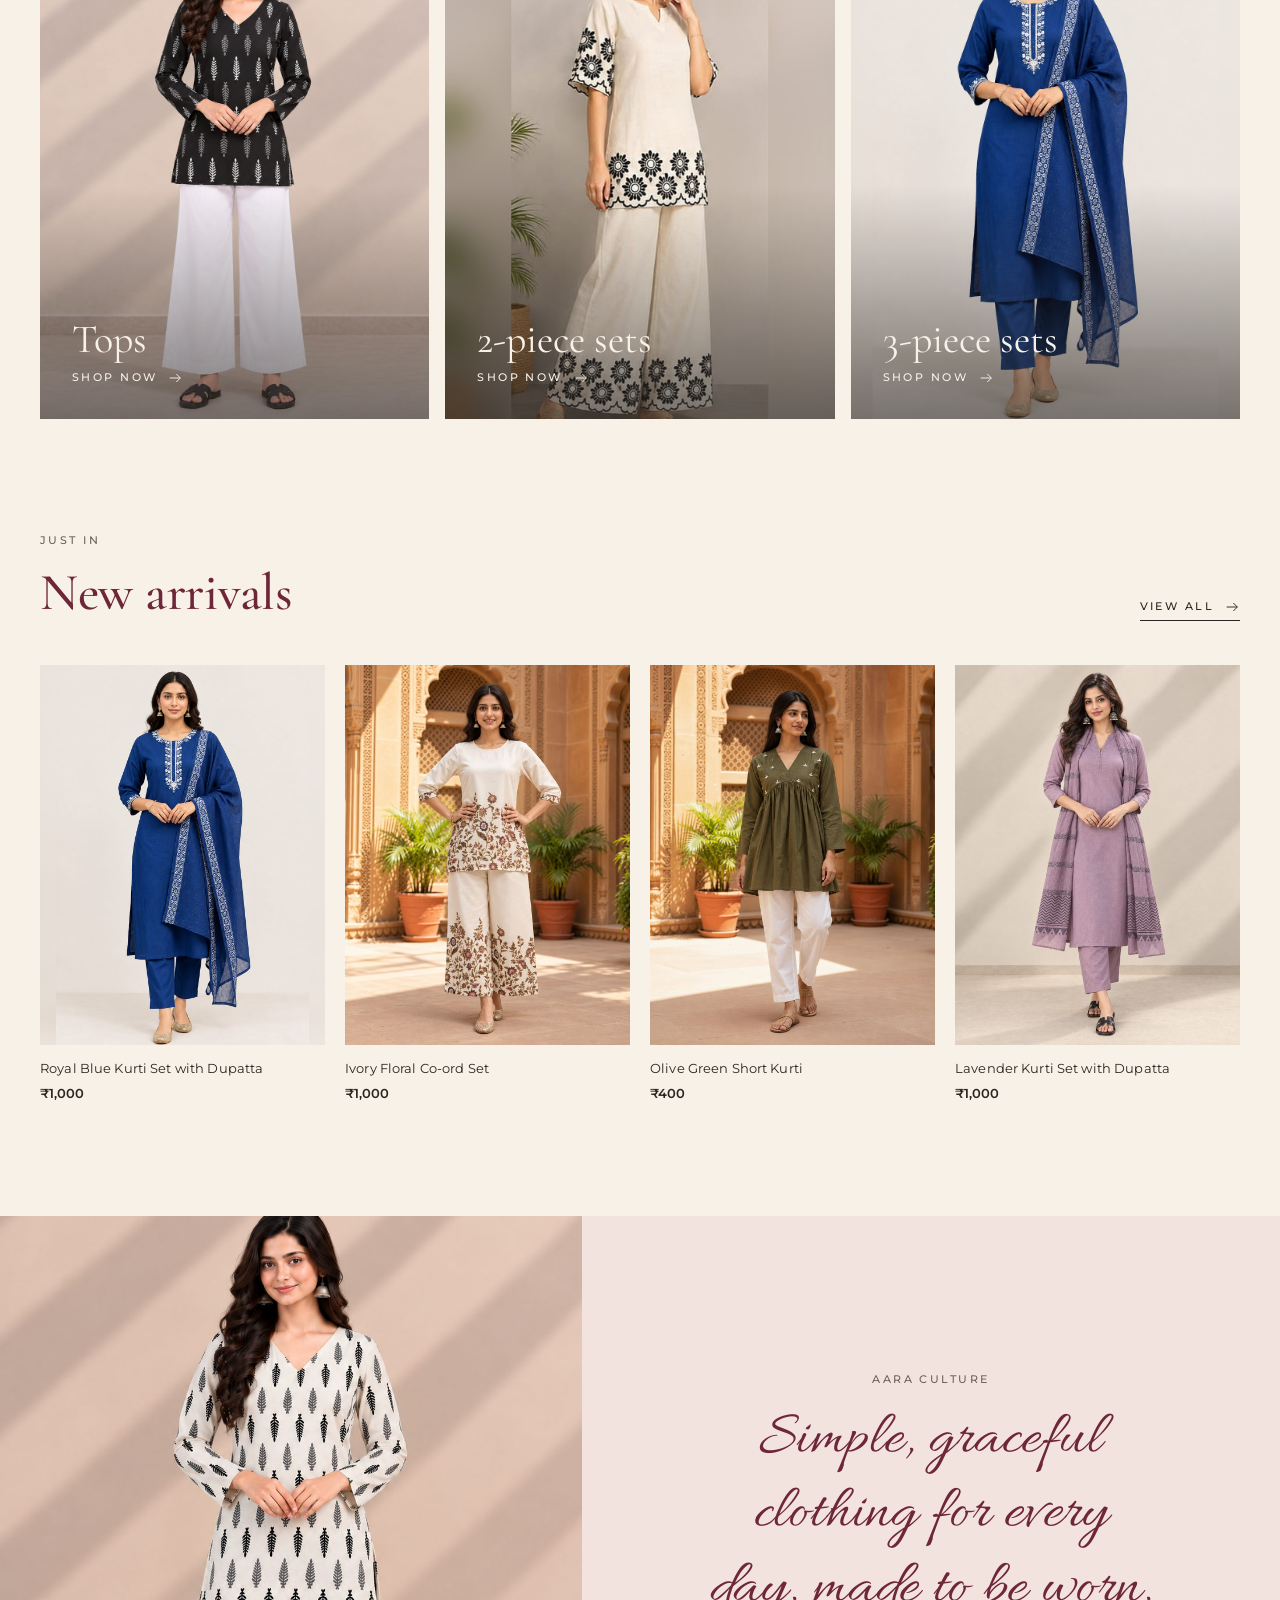
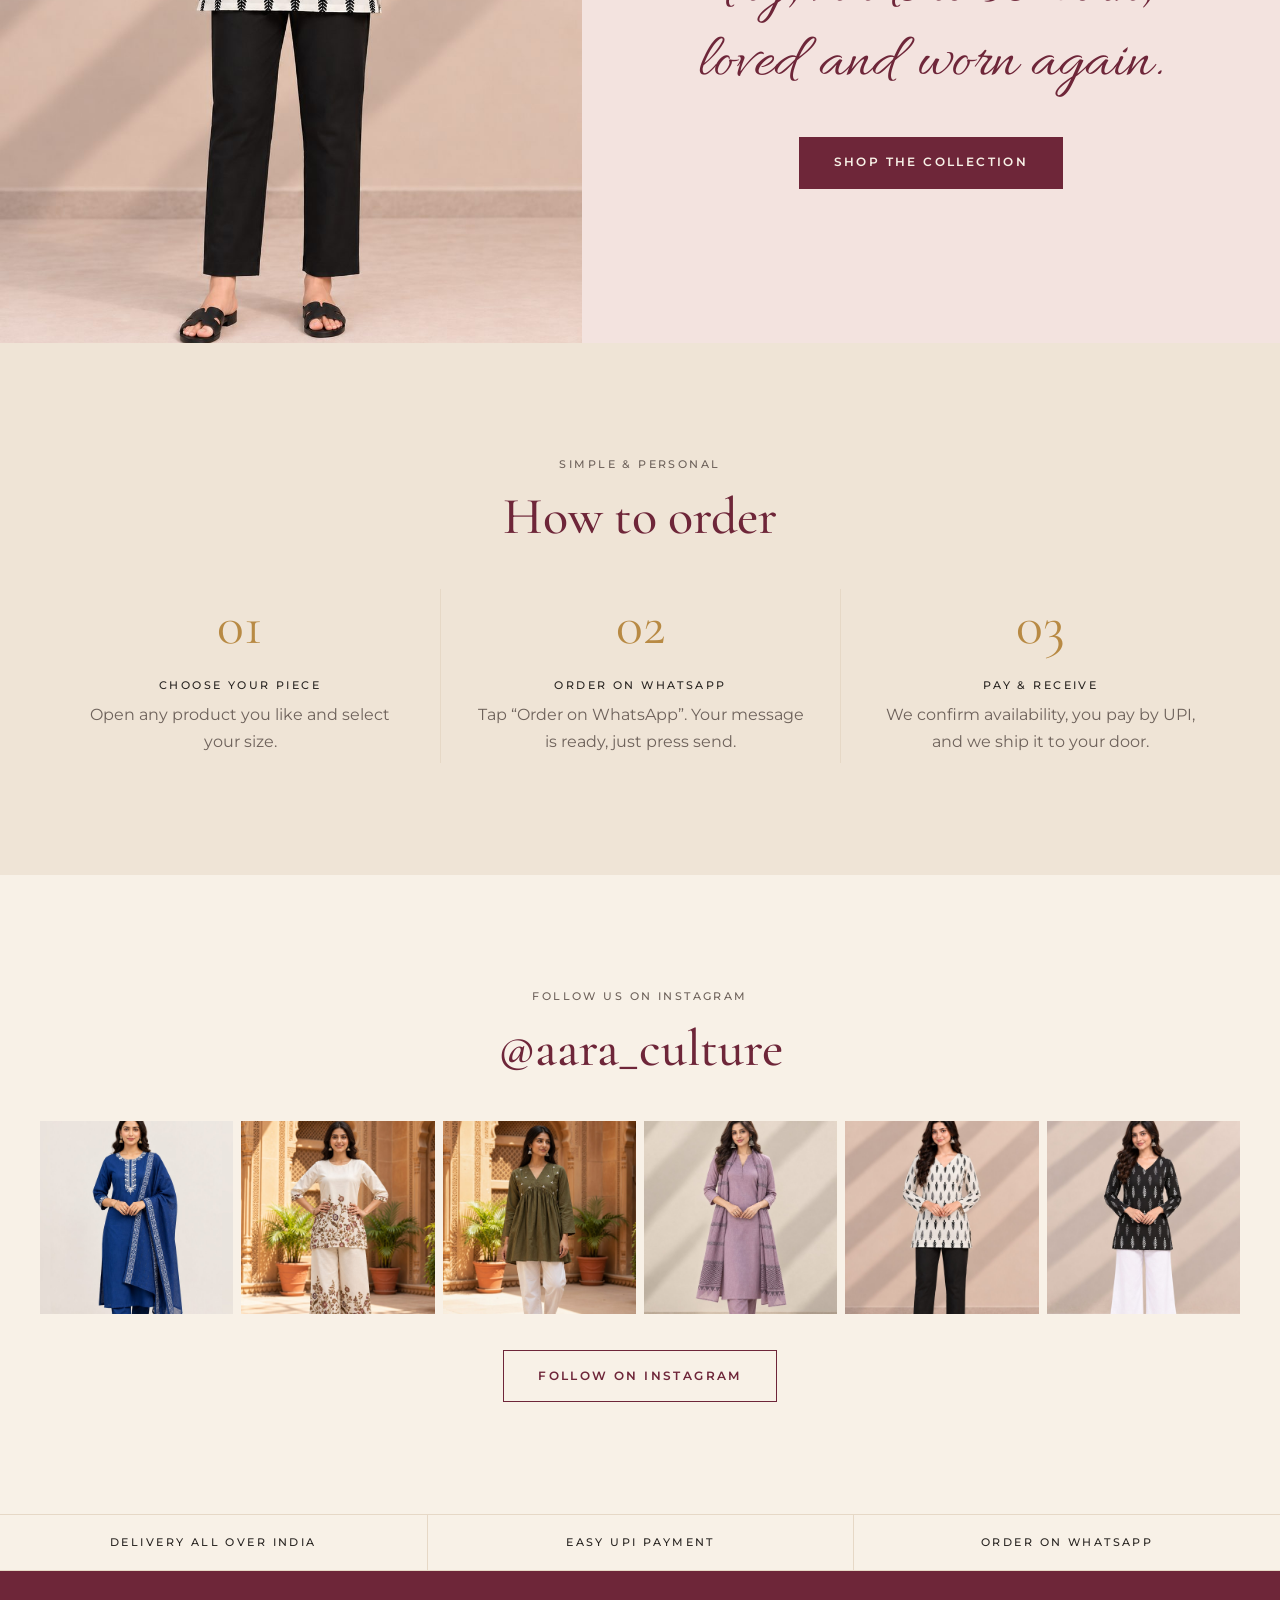
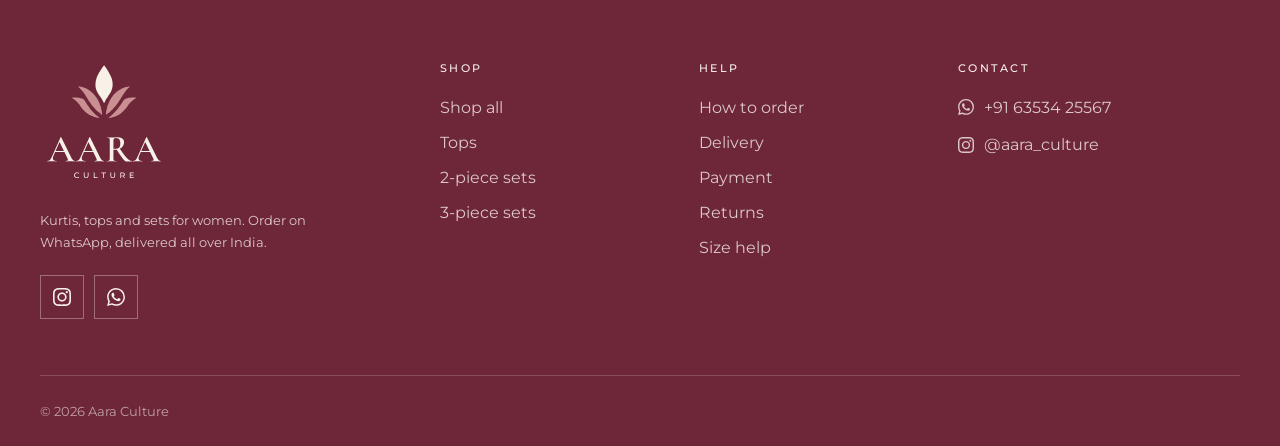
==== commit d56fa176: "New modern layout, branding.md and Instagram @aara_culture - Header: logo on the left, menu on the r" ====
--- a/index.html
+++ b/index.html
@@ -20,27 +20,38 @@
   <link rel="preconnect" href="https://fonts.gstatic.com" crossorigin>
   <link rel="stylesheet" href="https://fonts.googleapis.com/css2?family=Allura&family=Cormorant+Garamond:ital,wght@0,400;0,500;0,600;1,400;1,500&family=Montserrat:wght@400;500;600&display=swap">
   <link rel="stylesheet" href="css/style.css">
+  <!-- First photo of the slider (HERO_SLIDES in js/config.js), so it shows straight away. -->
+  <link rel="preload" as="image" href="images/hero.jpg" fetchpriority="high">
   <script src="js/config.js" defer></script>
   <script src="js/common.js" defer></script>
   <script src="js/home.js" defer></script>
 </head>
-<body data-page="home">
+<body data-page="home" class="has-hero">
   <header id="site-header" class="site-header"></header>
 
   <main>
-    <section class="hero">
-      <div class="hero-media">
-        <img src="images/hero.jpg" alt="Model wearing the olive green short kurti" width="1000" height="1250">
+    <!-- Full-screen photo slider (D-027). Photos are listed in js/config.js -> HERO_SLIDES. -->
+    <section class="hero" aria-roledescription="carousel" aria-label="New collection">
+      <div class="hero-track" id="hero-track"></div>
+      <div class="hero-shade" aria-hidden="true"></div>
+      <div class="container hero-content">
+        <p class="eyebrow">Women's ethnic wear</p>
+        <h1 class="hero-title">Everyday <em>elegance</em></h1>
+        <a class="button button-light" href="shop.html">Shop the collection</a>
       </div>
-      <div class="hero-content">
-        <p class="eyebrow">Women's ethnic wear</p>
-        <h1 class="hero-title">Everyday<br><em>elegance</em></h1>
-        <p class="hero-text">Kurtis, tops and sets for women. Pick your size and order in a few taps on WhatsApp.</p>
-        <div class="hero-actions">
-          <a class="button" href="shop.html">Shop the collection</a>
-          <a class="text-link" href="#how-to-order">How to order</a>
+      <div class="container hero-controls">
+        <div class="hero-dots" id="hero-dots" role="group" aria-label="Choose a photo"></div>
+        <div class="hero-arrows">
+          <button type="button" class="hero-arrow" id="hero-prev" aria-label="Previous photo"><svg class="icon icon-arrow icon-back" viewBox="0 0 24 24" aria-hidden="true" fill="none" stroke="currentColor" stroke-width="1.4"><path d="M4 12h16M14 6l6 6-6 6"/></svg></button>
+          <button type="button" class="hero-arrow" id="hero-next" aria-label="Next photo"><svg class="icon icon-arrow" viewBox="0 0 24 24" aria-hidden="true" fill="none" stroke="currentColor" stroke-width="1.4"><path d="M4 12h16M14 6l6 6-6 6"/></svg></button>
         </div>
       </div>
+    </section>
+
+    <section class="intro container">
+      <img class="intro-bloom" src="brand/logo/aara-bloom.svg" alt="" width="200" height="164">
+      <p class="intro-text">Kurtis, tops and sets for every day. Pick your size and order in a few taps on WhatsApp.</p>
+      <a class="text-link" href="#how-to-order">How to order</a>
     </section>
 
     <section class="section container">
@@ -53,7 +64,7 @@
       <div class="category-grid" id="categories"></div>
     </section>
 
-    <section class="section container" style="padding-top: 0">
+    <section class="section container section-tight">
       <div class="section-head">
         <div>
           <p class="eyebrow">Just in</p>
@@ -64,35 +75,54 @@
       <div class="product-grid" id="new-arrivals"><p class="loading">Loading products…</p></div>
     </section>
 
-    <section class="statement">
-      <p class="statement-quote">“Simple, graceful clothing for every day, made to be worn, loved and worn again.”</p>
-      <p class="statement-sign">Aara Culture</p>
+    <section class="feature">
+      <a class="feature-media" href="product.html?id=AC-005">
+        <img src="images/products/ac-005-1.jpg" alt="White leaf print short kurti" loading="lazy" width="1000" height="1333">
+      </a>
+      <div class="feature-content">
+        <p class="eyebrow">Aara Culture</p>
+        <p class="statement-quote">Simple, graceful clothing for every day, made to be worn, loved and worn again.</p>
+        <a class="button" href="shop.html">Shop the collection</a>
+      </div>
     </section>
 
-    <section class="section container" id="how-to-order">
-      <div class="section-head">
+    <section class="section steps-section" id="how-to-order">
+      <div class="container">
+        <div class="section-head section-head-center">
+          <div>
+            <p class="eyebrow">Simple &amp; personal</p>
+            <h2 class="section-title">How to order</h2>
+          </div>
+        </div>
+        <ol class="steps">
+          <li>
+            <span class="step-number">01</span>
+            <h3>Choose your piece</h3>
+            <p>Open any product you like and select your size.</p>
+          </li>
+          <li>
+            <span class="step-number">02</span>
+            <h3>Order on WhatsApp</h3>
+            <p>Tap “Order on WhatsApp”. Your message is ready, just press send.</p>
+          </li>
+          <li>
+            <span class="step-number">03</span>
+            <h3>Pay &amp; receive</h3>
+            <p>We confirm availability, you pay by UPI, and we ship it to your door.</p>
+          </li>
+        </ol>
+      </div>
+    </section>
+
+    <section class="section container instagram">
+      <div class="section-head section-head-center">
         <div>
-          <p class="eyebrow">Simple &amp; personal</p>
-          <h2 class="section-title">How to order</h2>
+          <p class="eyebrow">Follow us on Instagram</p>
+          <h2 class="section-title"><a class="instagram-handle" id="instagram-handle" target="_blank" rel="noopener"></a></h2>
         </div>
       </div>
-      <ol class="steps">
-        <li>
-          <span class="step-number">01</span>
-          <h3>Choose your piece</h3>
-          <p>Open any product you like and select your size.</p>
-        </li>
-        <li>
-          <span class="step-number">02</span>
-          <h3>Order on WhatsApp</h3>
-          <p>Tap “Order on WhatsApp”. Your message is ready, just press send.</p>
-        </li>
-        <li>
-          <span class="step-number">03</span>
-          <h3>Pay &amp; receive</h3>
-          <p>We confirm availability, you pay by UPI, and we ship it to your door.</p>
-        </li>
-      </ol>
+      <div class="instagram-grid" id="instagram-grid"></div>
+      <p class="instagram-cta"><a class="button button-outline" id="instagram-button" target="_blank" rel="noopener">Follow on Instagram</a></p>
     </section>
   </main>
 
--- a/css/style.css
+++ b/css/style.css
@@ -1,7 +1,8 @@
-/* Aara Culture — "minimal luxury" stylesheet in the brand colours (D-020). Mobile first. */
+/* Aara Culture — modern "minimal luxury" stylesheet (D-014, layout D-027) in the brand colours (D-020)
+   and fonts (D-024). Mobile first. Brand rules: branding.md */
 
 :root {
-  /* Brand colours (brand/README.md) */
+  /* Brand colours (branding.md) */
   --maroon: #6e2639;
   --ivory: #f8f1e7;
   --gold: #b88a44;
@@ -14,13 +15,13 @@
   --rose-soft: #f3e3df;
   --ink: var(--charcoal);
   --muted: #6e625b;
-  --stone: var(--gold);
   --line: #e6d8c6;
+  --shade: rgba(41, 37, 34, 0.45);
   /* Fonts (D-024). Use only these three, everywhere. */
   --font-title: "Cormorant Garamond", Georgia, "Times New Roman", serif;
   --font-text: "Montserrat", "Helvetica Neue", Arial, sans-serif;
   --font-script: "Allura", "Snell Roundhand", cursive;
-  /* Type styles (brand/README.md -> Type styles) */
+  /* Type styles (branding.md -> Type styles) */
   --weight-title: 500;
   --size-text: 15px;
   --size-small: 13px;
@@ -28,8 +29,10 @@
   --track-label: 0.22em;
   --size-button: 12px;
   --track-button: 0.2em;
-  --gutter: 16px;
-  --header-height: 60px;
+  /* Layout */
+  --gutter: 20px;
+  --header-height: 64px;
+  --announcement-height: 34px;
   --ease: cubic-bezier(0.22, 0.61, 0.36, 1);
 }
 
@@ -88,6 +91,14 @@
   letter-spacing: -0.005em;
 }
 
+h1,
+h2,
+.page-intro,
+.intro-text,
+.statement-quote {
+  text-wrap: balance;
+}
+
 h1 em,
 h2 em {
   font-style: italic;
@@ -97,9 +108,13 @@
   margin: 0;
 }
 
+[id] {
+  scroll-margin-top: calc(var(--header-height) + 16px);
+}
+
 .container {
   width: 100%;
-  max-width: 1320px;
+  max-width: 1440px;
   margin: 0 auto;
   padding: 0 var(--gutter);
 }
@@ -120,8 +135,12 @@
 }
 
 .section {
-  padding-top: 64px;
-  padding-bottom: 64px;
+  padding-top: 72px;
+  padding-bottom: 72px;
+}
+
+.section-tight {
+  padding-top: 0;
 }
 
 .section-head {
@@ -129,11 +148,16 @@
   align-items: flex-end;
   justify-content: space-between;
   gap: 16px;
-  margin-bottom: 28px;
+  margin-bottom: 32px;
+}
+
+.section-head-center {
+  justify-content: center;
+  text-align: center;
 }
 
 .section-title {
-  font-size: clamp(30px, 6vw, 46px);
+  font-size: clamp(32px, 7vw, 52px);
 }
 
 .text-link {
@@ -150,14 +174,21 @@
   white-space: nowrap;
 }
 
+.icon-arrow {
+  transition: transform 0.3s var(--ease);
+}
+
 .text-link .icon-arrow {
   width: 16px;
   height: 16px;
-  transition: transform 0.3s var(--ease);
 }
 
 .text-link:hover .icon-arrow {
   transform: translateX(4px);
+}
+
+.icon-back {
+  transform: rotate(180deg);
 }
 
 .notice {
@@ -194,7 +225,7 @@
   justify-content: center;
   gap: 10px;
   min-height: 52px;
-  padding: 14px 32px;
+  padding: 14px 34px;
   border: 1px solid var(--maroon);
   border-radius: 0;
   background: var(--maroon);
@@ -206,12 +237,34 @@
   text-transform: uppercase;
   text-decoration: none;
   cursor: pointer;
-  transition: background 0.25s var(--ease), color 0.25s var(--ease);
+  transition: background 0.3s var(--ease), color 0.3s var(--ease), border-color 0.3s var(--ease);
 }
 
 .button:hover {
   background: transparent;
   color: var(--maroon);
+}
+
+/* Ivory button, for use on photos. */
+.button-light {
+  border-color: var(--ivory);
+  background: var(--ivory);
+  color: var(--maroon);
+}
+
+.button-light:hover {
+  background: transparent;
+  color: var(--ivory);
+}
+
+.button-outline {
+  background: transparent;
+  color: var(--maroon);
+}
+
+.button-outline:hover {
+  background: var(--maroon);
+  color: var(--ivory);
 }
 
 .button .icon {
@@ -249,7 +302,7 @@
   padding: 0;
   border: 0;
   background: none;
-  color: var(--ink);
+  color: inherit;
   cursor: pointer;
 }
 
@@ -258,118 +311,181 @@
   height: 22px;
 }
 
-/* ---------- Announcement + header ---------- */
+/* ---------- Announcement + header: logo left, menu right (D-027) ---------- */
 
 .announcement {
-  padding: 9px var(--gutter);
+  display: flex;
+  align-items: center;
+  justify-content: center;
+  height: var(--announcement-height);
+  padding: 0 var(--gutter);
   background: var(--maroon);
   color: var(--ivory);
-  font-size: var(--size-label);
+  font-size: 10px;
   font-weight: 400;
-  letter-spacing: var(--track-label);
+  letter-spacing: 0.12em;
   text-align: center;
   text-transform: uppercase;
+  white-space: nowrap;
 }
 
 .site-header {
   position: sticky;
   top: 0;
   z-index: 40;
-  background: rgba(248, 241, 231, 0.94);
-  backdrop-filter: saturate(140%) blur(10px);
+  height: var(--header-height);
   border-bottom: 1px solid var(--line);
+  background: rgba(248, 241, 231, 0.96);
+  -webkit-backdrop-filter: saturate(140%) blur(12px);
+  backdrop-filter: saturate(140%) blur(12px);
+  color: var(--ink);
+  transition: background 0.35s var(--ease), border-color 0.35s var(--ease), color 0.35s var(--ease);
 }
 
 .header-inner {
-  display: grid;
-  grid-template-columns: 1fr auto 1fr;
+  display: flex;
   align-items: center;
-  height: var(--header-height);
-}
-
-.header-left {
+  justify-content: space-between;
+  gap: 24px;
+  height: 100%;
+}
+
+.header-right {
   display: flex;
   align-items: center;
-  margin-left: -12px;
-}
-
-.header-right {
-  display: flex;
-  justify-content: flex-end;
-  margin-right: -12px;
-}
-
-/* Logo files come from brand/logo/ (D-022). */
+  gap: 4px;
+  margin-right: -10px;
+}
+
+/* Logo files come from brand/logo/ (D-023). */
 .logo {
   display: block;
-  margin: 0;
+  flex-shrink: 0;
   line-height: 0;
 }
 
 .logo img {
   width: auto;
-  height: 40px;
-}
-
-.nav {
+  height: 42px;
+}
+
+.logo-on-photo {
+  display: none !important;
+}
+
+/* Home page: see-through header on top of the photo slider. */
+.site-header.is-on-photo {
+  border-bottom-color: transparent;
+  background: transparent;
+  -webkit-backdrop-filter: none;
+  backdrop-filter: none;
+  color: var(--ivory);
+}
+
+.site-header.is-on-photo .logo-on-light {
   display: none;
+}
+
+.site-header.is-on-photo .logo-on-photo {
+  display: block !important;
+}
+
+@media (hover: hover) {
+  .site-header.is-on-photo:hover {
+    border-bottom-color: var(--line);
+    background: rgba(248, 241, 231, 0.96);
+    color: var(--ink);
+  }
+
+  .site-header.is-on-photo:hover .logo-on-light {
+    display: block;
+  }
+
+  .site-header.is-on-photo:hover .logo-on-photo {
+    display: none !important;
+  }
+}
+
+.nav,
+.header-instagram {
+  display: none;
+}
+
+.nav ul {
+  display: flex;
   gap: 32px;
+  margin: 0 20px 0 0;
+  padding: 0;
+  list-style: none;
 }
 
 .nav a {
+  display: block;
+  padding: 6px 0;
+  border-bottom: 1px solid transparent;
   font-size: var(--size-label);
   font-weight: 500;
   letter-spacing: var(--track-label);
   text-transform: uppercase;
   text-decoration: none;
-  padding: 6px 0;
-  border-bottom: 1px solid transparent;
+  white-space: nowrap;
+  transition: border-color 0.25s var(--ease);
 }
 
 .nav a:hover,
 .nav a[aria-current="page"] {
-  border-bottom-color: var(--maroon);
-}
-
-/* ---------- Slide-out menu (phones) ---------- */
+  border-bottom-color: currentColor;
+}
+
+/* ---------- Slide-out menu, from the right ---------- */
 
 .menu-overlay {
   position: fixed;
   inset: 0;
   z-index: 50;
-  background: rgba(41, 37, 34, 0.4);
+  background: var(--shade);
+  animation: fade-in 0.35s var(--ease);
 }
 
 .menu {
   position: fixed;
   top: 0;
+  right: 0;
   bottom: 0;
-  left: 0;
   z-index: 60;
-  width: min(86vw, 380px);
+  display: flex;
+  flex-direction: column;
+  width: min(88vw, 420px);
   overflow-y: auto;
-  padding: 0 24px 32px;
+  padding: 0 28px 28px;
   background: var(--bg);
-  animation: menu-in 0.35s var(--ease);
+  animation: menu-in 0.45s var(--ease);
 }
 
 @keyframes menu-in {
   from {
-    transform: translateX(-100%);
+    transform: translateX(100%);
+  }
+}
+
+@keyframes fade-in {
+  from {
+    opacity: 0;
   }
 }
 
 .menu-head {
   display: flex;
+  flex-shrink: 0;
   align-items: center;
   justify-content: space-between;
   height: var(--header-height);
-  margin: 0 -12px 0 0;
+  margin-right: -10px;
   border-bottom: 1px solid var(--line);
 }
 
 .menu-head .logo img {
-  height: 36px;
+  height: 38px;
 }
 
 .menu ul {
@@ -379,92 +495,246 @@
 }
 
 .menu-links {
-  padding: 16px 0 !important;
+  padding: 20px 0 !important;
   border-bottom: 1px solid var(--line);
 }
 
 .menu-links a {
   display: block;
-  padding: 10px 0;
+  padding: 8px 0;
+  color: var(--maroon);
   font-family: var(--font-title);
-  font-size: 28px;
+  font-size: 32px;
   line-height: 1.2;
   text-decoration: none;
 }
 
 .menu-secondary {
-  padding-top: 20px !important;
+  padding: 20px 0 !important;
 }
 
 .menu-secondary a {
-  display: inline-flex;
-  align-items: center;
-  gap: 10px;
+  display: block;
   padding: 8px 0;
   color: var(--muted);
   font-size: var(--size-label);
+  font-weight: 500;
   letter-spacing: var(--track-label);
   text-transform: uppercase;
   text-decoration: none;
 }
 
-.menu-secondary .icon {
+.menu-contact {
+  display: grid;
+  gap: 14px;
+  margin-top: auto;
+  padding-top: 24px;
+  border-top: 1px solid var(--line);
+}
+
+.menu-contact a {
+  display: inline-flex;
+  align-items: center;
+  gap: 12px;
+  font-size: var(--size-small);
+  text-decoration: none;
+}
+
+.menu-contact .icon {
   width: 18px;
   height: 18px;
-}
-
-/* ---------- Home: hero ---------- */
+  color: var(--maroon);
+}
+
+/* ---------- Home: full-screen photo slider (D-027) ---------- */
+
+.has-hero .hero {
+  margin-top: calc(var(--header-height) * -1);
+}
 
 .hero {
   position: relative;
+  height: calc(100vh - var(--announcement-height));
+  height: calc(100svh - var(--announcement-height));
+  min-height: 560px;
+  overflow: hidden;
+  background: var(--charcoal);
+  color: var(--ivory);
+}
+
+.hero-track {
+  display: flex;
+  height: 100%;
+  overflow-x: auto;
+  overscroll-behavior-x: contain;
+  scroll-snap-type: x mandatory;
+  scrollbar-width: none;
+}
+
+.hero-track::-webkit-scrollbar {
+  display: none;
+}
+
+.hero-slide {
+  flex: 0 0 100%;
+  height: 100%;
+  scroll-snap-align: start;
   background: var(--sand);
 }
 
-.hero-media img {
+.hero-slide img {
   width: 100%;
-  aspect-ratio: 4 / 5;
+  height: 100%;
   object-fit: cover;
-  object-position: center;
+  object-position: center 30%;
+}
+
+/* Soft dark fade at the top (for the header) and the bottom (for the title). */
+.hero-shade {
+  position: absolute;
+  inset: 0;
+  pointer-events: none;
+  background:
+    linear-gradient(to bottom, rgba(41, 37, 34, 0.5) 0, rgba(41, 37, 34, 0.18) 14%, rgba(41, 37, 34, 0) 26%),
+    linear-gradient(to top, rgba(41, 37, 34, 0.72) 0, rgba(41, 37, 34, 0.28) 32%, rgba(41, 37, 34, 0) 55%);
+}
+
+.hero-content,
+.hero-controls {
+  position: absolute;
+  right: 0;
+  left: 0;
+  pointer-events: none;
+}
+
+.hero-content > *,
+.hero-controls > * {
+  pointer-events: auto;
 }
 
 .hero-content {
-  padding: 40px var(--gutter) 56px;
-  background: var(--bg);
+  bottom: 84px;
+}
+
+.hero .eyebrow {
+  color: rgba(248, 241, 231, 0.85);
 }
 
 .hero-title {
-  font-size: clamp(46px, 13vw, 92px);
-  line-height: 0.98;
+  max-width: 9em;
+  margin-bottom: 28px;
+  color: var(--ivory);
+  font-size: clamp(52px, 14vw, 108px);
+  line-height: 0.95;
   letter-spacing: -0.015em;
 }
 
-.hero-text {
-  max-width: 30em;
-  margin: 20px 0 32px;
-  color: var(--muted);
-  font-size: var(--size-text);
-  font-weight: 400;
-}
-
-.hero-actions {
-  display: flex;
-  flex-wrap: wrap;
+.hero-controls {
+  bottom: 28px;
+  display: flex;
   align-items: center;
-  gap: 28px;
-}
-
-/* ---------- Home: categories ---------- */
+  justify-content: space-between;
+}
+
+.hero-dots {
+  display: flex;
+  gap: 6px;
+}
+
+.hero-dot {
+  position: relative;
+  width: 26px;
+  height: 24px;
+  padding: 0;
+  border: 0;
+  background: none;
+  cursor: pointer;
+  transition: width 0.4s var(--ease);
+}
+
+.hero-dot::before {
+  content: "";
+  position: absolute;
+  top: 50%;
+  right: 0;
+  left: 0;
+  height: 2px;
+  background: rgba(248, 241, 231, 0.4);
+  transition: background 0.4s var(--ease);
+}
+
+.hero-dot[aria-current="true"] {
+  width: 48px;
+}
+
+.hero-dot[aria-current="true"]::before {
+  background: var(--ivory);
+}
+
+.hero-arrows {
+  display: none;
+  gap: 8px;
+}
+
+.hero-arrow {
+  display: inline-flex;
+  align-items: center;
+  justify-content: center;
+  width: 50px;
+  height: 50px;
+  padding: 0;
+  border: 1px solid rgba(248, 241, 231, 0.6);
+  background: transparent;
+  color: var(--ivory);
+  cursor: pointer;
+  transition: background 0.3s var(--ease), color 0.3s var(--ease);
+}
+
+.hero-arrow:hover {
+  background: var(--ivory);
+  color: var(--maroon);
+}
+
+.hero :focus-visible {
+  outline-color: var(--ivory);
+}
+
+/* ---------- Home: intro ---------- */
+
+.intro {
+  display: flex;
+  flex-direction: column;
+  align-items: center;
+  gap: 24px;
+  padding-top: 72px;
+  padding-bottom: 8px;
+  text-align: center;
+}
+
+.intro-bloom {
+  width: 64px;
+}
+
+.intro-text {
+  max-width: 20em;
+  color: var(--maroon);
+  font-family: var(--font-title);
+  font-size: clamp(26px, 6vw, 40px);
+  line-height: 1.25;
+}
+
+/* ---------- Home: categories, name on the photo ---------- */
 
 .category-grid {
   display: grid;
   grid-auto-flow: column;
-  grid-auto-columns: 64%;
-  gap: 12px;
+  grid-auto-columns: 76%;
+  gap: 10px;
   overflow-x: auto;
   scroll-snap-type: x mandatory;
   scroll-padding-inline: var(--gutter);
   margin: 0 calc(var(--gutter) * -1);
-  padding: 0 var(--gutter) 8px;
+  padding: 0 var(--gutter);
   scrollbar-width: none;
 }
 
@@ -473,40 +743,65 @@
 }
 
 .category {
-  scroll-snap-align: start;
-  text-decoration: none;
-}
-
-.category-image {
+  position: relative;
+  display: block;
   overflow: hidden;
   background: var(--sand);
-}
-
-.category-image img {
+  color: var(--ivory);
+  text-decoration: none;
+  scroll-snap-align: start;
+}
+
+.category img {
   width: 100%;
   aspect-ratio: 3 / 4;
   object-fit: cover;
-  transition: transform 0.9s var(--ease);
-}
-
-.category:hover .category-image img {
-  transform: scale(1.04);
+  transition: transform 1.2s var(--ease);
+}
+
+.category::after {
+  content: "";
+  position: absolute;
+  inset: 0;
+  background: linear-gradient(to top, rgba(41, 37, 34, 0.6) 0, rgba(41, 37, 34, 0) 45%);
+}
+
+.category-label {
+  position: absolute;
+  right: 0;
+  bottom: 0;
+  left: 0;
+  z-index: 1;
+  display: flex;
+  flex-direction: column;
+  align-items: flex-start;
+  gap: 8px;
+  padding: 24px;
 }
 
 .category-name {
-  display: flex;
+  font-family: var(--font-title);
+  font-size: 34px;
+  line-height: 1.05;
+}
+
+.category-more {
+  display: inline-flex;
   align-items: center;
   gap: 10px;
-  margin-top: 14px;
-  font-family: var(--font-title);
-  font-size: 22px;
-}
-
-.category-name .icon-arrow {
-  width: 18px;
-  height: 18px;
-  color: var(--stone);
-  transition: transform 0.3s var(--ease);
+  font-size: var(--size-label);
+  font-weight: 500;
+  letter-spacing: var(--track-label);
+  text-transform: uppercase;
+}
+
+.category-more .icon-arrow {
+  width: 16px;
+  height: 16px;
+}
+
+.category:hover img {
+  transform: scale(1.05);
 }
 
 .category:hover .icon-arrow {
@@ -518,7 +813,7 @@
 .product-grid {
   display: grid;
   grid-template-columns: repeat(2, 1fr);
-  gap: 36px 10px;
+  gap: 36px 12px;
 }
 
 .card {
@@ -536,7 +831,7 @@
   width: 100%;
   aspect-ratio: 3 / 4;
   object-fit: cover;
-  transition: transform 0.9s var(--ease), opacity 0.5s var(--ease);
+  transition: transform 1s var(--ease), opacity 0.5s var(--ease);
 }
 
 .card-image .card-image-hover {
@@ -578,8 +873,11 @@
   color: var(--ink);
 }
 
+.card-body {
+  padding-top: 14px;
+}
+
 .card-title {
-  margin-top: 14px;
   font-family: var(--font-text);
   font-size: var(--size-small);
   font-weight: 400;
@@ -589,13 +887,13 @@
 
 .card-price {
   margin-top: 4px;
+  font-size: var(--size-small);
   font-weight: 600;
-  font-size: var(--size-small);
 }
 
 @media (hover: hover) {
   .card:hover .card-image img {
-    transform: scale(1.03);
+    transform: scale(1.04);
   }
 
   .card:hover .card-image .card-image-hover {
@@ -603,46 +901,64 @@
   }
 }
 
-/* ---------- Home: brand statement ---------- */
-
-.statement {
-  padding: 88px var(--gutter);
+/* ---------- Home: photo + brand quote ---------- */
+
+.feature {
+  display: grid;
   background: var(--rose-soft);
+}
+
+.feature-media {
+  display: block;
+  overflow: hidden;
+}
+
+.feature-media img {
+  width: 100%;
+  aspect-ratio: 4 / 5;
+  object-fit: cover;
+  transition: transform 1.2s var(--ease);
+}
+
+.feature-media:hover img {
+  transform: scale(1.03);
+}
+
+.feature-content {
+  display: flex;
+  flex-direction: column;
+  align-items: center;
+  justify-content: center;
+  padding: 64px var(--gutter) 72px;
   text-align: center;
 }
 
 .statement-quote,
 .tagline {
+  color: var(--maroon);
   font-family: var(--font-script);
   font-weight: 400;
-  line-height: 1.25;
-  color: var(--maroon);
+  line-height: 1.2;
 }
 
 .statement-quote {
-  max-width: 820px;
-  margin: 0 auto;
-  font-size: clamp(34px, 8vw, 56px);
+  max-width: 12em;
+  margin: 0 auto 36px;
+  font-size: clamp(38px, 9vw, 62px);
 }
 
 .tagline {
   font-size: clamp(32px, 6vw, 46px);
 }
 
-.statement-sign {
-  margin-top: 28px;
-  color: var(--muted);
-  font-size: var(--size-label);
-  font-weight: 500;
-  letter-spacing: var(--track-label);
-  text-transform: uppercase;
-}
-
 /* ---------- Home: how to order ---------- */
+
+.steps-section {
+  background: var(--sand);
+}
 
 .steps {
   display: grid;
-  gap: 0;
   margin: 0;
   padding: 0;
   list-style: none;
@@ -651,18 +967,18 @@
 
 .steps li {
   display: grid;
-  grid-template-columns: 56px 1fr;
-  gap: 4px 12px;
+  grid-template-columns: 60px 1fr;
+  gap: 6px 12px;
   padding: 28px 0;
   border-bottom: 1px solid var(--line);
 }
 
 .step-number {
   grid-row: span 2;
+  color: var(--gold);
   font-family: var(--font-title);
-  font-size: 34px;
+  font-size: 40px;
   line-height: 1;
-  color: var(--stone);
 }
 
 .steps h3 {
@@ -670,13 +986,81 @@
   font-size: var(--size-label);
   font-weight: 500;
   letter-spacing: var(--track-label);
+  line-height: 1.6;
   text-transform: uppercase;
-  line-height: 1.6;
 }
 
 .steps p {
   color: var(--muted);
-  font-weight: 400;
+}
+
+/* ---------- Home: Instagram ---------- */
+
+.instagram-handle {
+  text-decoration: none;
+}
+
+.instagram-handle:hover {
+  text-decoration: underline;
+  text-decoration-thickness: 1px;
+  text-underline-offset: 6px;
+}
+
+.instagram-grid {
+  display: grid;
+  grid-template-columns: repeat(3, 1fr);
+  gap: 4px;
+}
+
+.instagram-photo {
+  position: relative;
+  display: block;
+  overflow: hidden;
+  background: var(--sand);
+  color: var(--ivory);
+}
+
+.instagram-photo img {
+  width: 100%;
+  aspect-ratio: 1;
+  object-fit: cover;
+  object-position: center 20%;
+  transition: transform 1s var(--ease);
+}
+
+.instagram-photo::after {
+  content: "";
+  position: absolute;
+  inset: 0;
+  background: rgba(110, 38, 57, 0.4);
+  opacity: 0;
+  transition: opacity 0.4s var(--ease);
+}
+
+.instagram-photo .icon {
+  position: absolute;
+  top: 50%;
+  left: 50%;
+  z-index: 1;
+  width: 28px;
+  height: 28px;
+  opacity: 0;
+  transform: translate(-50%, -50%);
+  transition: opacity 0.4s var(--ease);
+}
+
+.instagram-photo:hover img {
+  transform: scale(1.05);
+}
+
+.instagram-photo:hover::after,
+.instagram-photo:hover .icon {
+  opacity: 1;
+}
+
+.instagram-cta {
+  margin-top: 36px;
+  text-align: center;
 }
 
 /* ---------- Footer ---------- */
@@ -700,7 +1084,7 @@
 }
 
 .footer-main {
-  padding: 64px 0 28px;
+  padding: 64px 0 24px;
   background: var(--maroon);
   color: rgba(248, 241, 231, 0.8);
 }
@@ -708,28 +1092,68 @@
 .footer-main a {
   color: rgba(248, 241, 231, 0.8);
   text-decoration: none;
+  transition: color 0.25s var(--ease);
 }
 
 .footer-main a:hover {
   color: var(--ivory);
+}
+
+.footer-main :focus-visible {
+  outline-color: var(--ivory);
 }
 
 .footer-inner {
   display: grid;
   grid-template-columns: 1fr 1fr;
-  gap: 40px 24px;
+  gap: 44px 24px;
 }
 
 .footer-brand {
+  display: flex;
+  flex-direction: column;
+  align-items: flex-start;
+  gap: 22px;
   grid-column: 1 / -1;
 }
 
 .footer-main .logo img {
-  height: 150px;
+  height: 128px;
+}
+
+.footer-text {
+  max-width: 22em;
+  font-size: var(--size-small);
+}
+
+.social {
+  display: flex;
+  gap: 10px;
+}
+
+.social a {
+  display: inline-flex;
+  align-items: center;
+  justify-content: center;
+  width: 44px;
+  height: 44px;
+  border: 1px solid rgba(248, 241, 231, 0.35);
+  color: var(--ivory);
+  transition: background 0.25s var(--ease), color 0.25s var(--ease);
+}
+
+.social a:hover {
+  background: var(--ivory);
+  color: var(--maroon);
+}
+
+.social .icon {
+  width: 18px;
+  height: 18px;
 }
 
 .footer-heading {
-  margin-bottom: 14px;
+  margin-bottom: 16px;
   color: var(--ivory);
   font-size: var(--size-label);
   font-weight: 500;
@@ -741,25 +1165,28 @@
   margin: 0;
   padding: 0;
   list-style: none;
-  font-weight: 400;
 }
 
 .footer-main li + li {
-  margin-top: 6px;
-}
-
-.footer-whatsapp {
+  margin-top: 8px;
+}
+
+.footer-contact {
   display: inline-flex;
   align-items: center;
-  gap: 8px;
-}
-
-.footer-whatsapp .icon {
+  gap: 10px;
+}
+
+.footer-contact .icon {
   width: 16px;
   height: 16px;
 }
 
-.copyright {
+.footer-bottom {
+  display: flex;
+  flex-wrap: wrap;
+  justify-content: space-between;
+  gap: 6px 24px;
   margin-top: 56px;
   padding-top: 24px;
   border-top: 1px solid rgba(248, 241, 231, 0.18);
@@ -767,49 +1194,66 @@
   font-size: var(--size-small);
 }
 
-/* ---------- Floating WhatsApp button ---------- */
-
-.floating-whatsapp {
+/* ---------- "Chat with us" button (D-027) ---------- */
+
+.chat-button {
   position: fixed;
   right: 16px;
   bottom: 16px;
   z-index: 30;
   display: inline-flex;
   align-items: center;
-  justify-content: center;
-  width: 52px;
-  height: 52px;
-  border-radius: 50%;
+  gap: 10px;
+  padding: 13px 18px;
   background: var(--maroon);
   color: var(--ivory);
-  box-shadow: 0 8px 24px rgba(41, 37, 34, 0.2);
-  transition: transform 0.3s var(--ease);
-}
-
-.floating-whatsapp:hover {
+  font-size: var(--size-label);
+  font-weight: 600;
+  letter-spacing: 0.16em;
+  text-transform: uppercase;
+  text-decoration: none;
+  box-shadow: 0 12px 32px rgba(41, 37, 34, 0.24);
+  transition: transform 0.4s var(--ease), opacity 0.4s var(--ease);
+}
+
+.chat-button .icon {
+  width: 18px;
+  height: 18px;
+}
+
+.chat-button:hover {
   transform: translateY(-2px);
 }
 
-.floating-whatsapp .icon {
-  width: 24px;
-  height: 24px;
+.chat-button.is-away {
+  opacity: 0;
+  transform: translateY(16px);
+  pointer-events: none;
 }
 
 /* ---------- Shop page ---------- */
 
 .page-head {
-  padding: 48px 0 32px;
+  padding: 56px 0 32px;
   text-align: center;
 }
 
 .page-title {
-  font-size: clamp(40px, 9vw, 64px);
+  font-size: clamp(44px, 11vw, 76px);
+}
+
+.page-intro {
+  max-width: 32em;
+  margin: 16px auto 0;
+  color: var(--muted);
 }
 
 .filters {
   display: grid;
-  gap: 18px;
-  padding-bottom: 20px;
+  grid-template-columns: minmax(0, 1fr);
+  gap: 16px;
+  padding: 16px 0;
+  border-top: 1px solid var(--line);
   border-bottom: 1px solid var(--line);
 }
 
@@ -853,11 +1297,12 @@
 }
 
 .size-filter-row .label {
+  flex-shrink: 0;
   margin: 0;
-  flex-shrink: 0;
 }
 
 .size-filter-row .filter-row {
+  min-width: 0;
   gap: 6px;
 }
 
@@ -904,10 +1349,6 @@
 
 /* ---------- Product page ---------- */
 
-.product-page {
-  padding-bottom: 32px;
-}
-
 .product-layout {
   display: grid;
   gap: 28px;
@@ -968,14 +1409,14 @@
 }
 
 .product-title {
-  font-size: clamp(32px, 7vw, 44px);
-  line-height: 1.08;
+  font-size: clamp(34px, 8vw, 50px);
+  line-height: 1.05;
 }
 
 .product-price {
   margin-top: 14px;
+  font-size: 18px;
   font-weight: 600;
-  font-size: 18px;
   letter-spacing: 0.02em;
 }
 
@@ -987,7 +1428,7 @@
 }
 
 .size-picker {
-  margin-top: 32px;
+  margin-top: 30px;
   padding-top: 24px;
   border-top: 1px solid var(--line);
 }
@@ -1014,17 +1455,17 @@
 .size-note {
   color: var(--muted);
   font-size: var(--size-small);
-  font-weight: 400;
-}
-
+}
+
+/* On phones the order button stays at the bottom of the screen while the details scroll. */
 .order-bar {
   position: sticky;
   bottom: 0;
   z-index: 10;
   margin: 28px calc(var(--gutter) * -1) 0;
   padding: 12px var(--gutter);
-  background: rgba(248, 241, 231, 0.96);
   border-top: 1px solid var(--line);
+  background: rgba(248, 241, 231, 0.97);
 }
 
 .order-bar .button[aria-disabled="true"] {
@@ -1035,7 +1476,6 @@
   margin-top: 12px;
   color: var(--muted);
   font-size: var(--size-small);
-  font-weight: 400;
   text-align: center;
 }
 
@@ -1079,7 +1519,6 @@
 .accordion-body {
   padding: 0 0 20px;
   color: var(--muted);
-  font-weight: 400;
 }
 
 .accordion-body p + p {
@@ -1091,34 +1530,37 @@
   font-weight: 500;
 }
 
+.related {
+  margin-top: 80px;
+  padding-top: 56px;
+  border-top: 1px solid var(--line);
+}
+
 /* ---------- Info page ---------- */
 
 .info-page {
-  max-width: 980px;
+  max-width: 1040px;
 }
 
 .info-block {
   display: grid;
   gap: 14px;
-  scroll-margin-top: calc(var(--header-height) + 24px);
   padding: 36px 0;
   border-top: 1px solid var(--line);
 }
 
 .info-block h2 {
-  font-size: 30px;
+  font-size: 32px;
 }
 
 .info-block p,
 .info-block li {
   color: var(--muted);
-  font-weight: 400;
 }
 
 .info-block .lead {
   color: var(--ink);
   font-size: 17px;
-  font-weight: 400;
 }
 
 .info-block ol {
@@ -1130,118 +1572,136 @@
   margin-top: 8px;
 }
 
-.info-block .button {
+.info-actions {
+  display: flex;
+  flex-wrap: wrap;
+  gap: 12px;
   margin-top: 10px;
-  justify-self: start;
-}
-
-/* Phones: keep the announcement on one line (Montserrat is wide). */
-@media (max-width: 759px) {
-  .announcement {
-    font-size: 10px;
-    letter-spacing: 0.12em;
-  }
 }
 
 /* ---------- Bigger screens ---------- */
 
 @media (min-width: 760px) {
   :root {
-    --gutter: 32px;
-    --header-height: 76px;
+    --gutter: 40px;
+    --header-height: 80px;
   }
 
   body {
     font-size: 16px;
   }
 
+  .announcement {
+    font-size: var(--size-label);
+    letter-spacing: var(--track-label);
+  }
+
   .section {
-    padding-top: 96px;
-    padding-bottom: 96px;
-  }
-
-  .menu-button {
-    display: none;
-  }
-
-  .nav {
-    display: flex;
-  }
-
-  .header-left {
-    margin-left: 0;
+    padding-top: 112px;
+    padding-bottom: 112px;
+  }
+
+  .section-tight {
+    padding-top: 0;
+  }
+
+  .section-head {
+    margin-bottom: 44px;
   }
 
   .logo img {
     height: 48px;
   }
 
-  /* Desktop hero: text on the left, photo on the right. */
-  .hero {
-    display: grid;
-    grid-template-columns: 1fr 1fr;
-    min-height: min(84vh, 800px);
-    background: var(--bg);
-  }
-
-  .hero-media {
-    grid-column: 2;
-    grid-row: 1;
-    background: var(--sand);
-  }
-
-  .hero-media img {
-    height: 100%;
-    aspect-ratio: auto;
-    object-position: center;
+  .hero-slide {
+    flex-basis: 50%;
+  }
+
+  .hero-slide + .hero-slide {
+    border-left: 1px solid rgba(248, 241, 231, 0.3);
   }
 
   .hero-content {
-    grid-column: 1;
-    grid-row: 1;
-    align-self: center;
-    padding: 64px 56px 64px max(var(--gutter), calc((100vw - 1320px) / 2 + var(--gutter)));
-    background: none;
-  }
-
-  .hero-content > * {
-    max-width: 500px;
+    bottom: 120px;
+  }
+
+  .hero-controls {
+    bottom: 40px;
+  }
+
+  .hero-arrows {
+    display: flex;
+  }
+
+  .intro {
+    padding-top: 112px;
+  }
+
+  .intro-bloom {
+    width: 76px;
   }
 
   .category-grid {
     grid-auto-flow: row;
-    grid-template-columns: repeat(var(--count, 4), 1fr);
-    gap: 20px;
+    grid-template-columns: repeat(var(--count, 3), 1fr);
+    gap: 16px;
     overflow: visible;
     margin: 0;
     padding: 0;
   }
 
+  .category-label {
+    padding: 32px;
+  }
+
+  .category-name {
+    font-size: 40px;
+  }
+
   .product-grid {
     grid-template-columns: repeat(3, 1fr);
     gap: 56px 20px;
   }
 
-  .statement {
-    padding: 128px var(--gutter);
+  .feature {
+    grid-template-columns: minmax(0, 1fr) minmax(0, 1fr);
+  }
+
+  .feature-media img {
+    height: 100%;
+    aspect-ratio: 4 / 5;
+  }
+
+  .feature-content {
+    padding: 80px 56px;
   }
 
   .steps {
     grid-template-columns: repeat(3, 1fr);
-    gap: 32px;
     border-top: 0;
   }
 
   .steps li {
     grid-template-columns: 1fr;
-    padding: 32px 0 0;
-    border-top: 1px solid var(--line);
+    justify-items: center;
+    padding: 8px 32px;
     border-bottom: 0;
+    text-align: center;
+  }
+
+  .steps li + li {
+    border-left: 1px solid var(--line);
   }
 
   .step-number {
     grid-row: auto;
-    margin-bottom: 14px;
+    margin-bottom: 18px;
+    font-size: 56px;
+  }
+
+  .instagram-grid {
+    grid-template-columns: repeat(6, 1fr);
+    gap: 8px;
   }
 
   .highlights {
@@ -1252,21 +1712,35 @@
     border-left: 1px solid var(--line);
   }
 
+  .footer-main {
+    padding-top: 88px;
+  }
+
   .footer-inner {
-    grid-template-columns: 2fr 1fr 1fr 1fr;
+    grid-template-columns: 1.6fr 1fr 1fr 1.2fr;
   }
 
   .footer-brand {
     grid-column: auto;
   }
 
+  .chat-button {
+    right: 28px;
+    bottom: 28px;
+    padding: 15px 22px;
+  }
+
   .page-head {
-    padding: 72px 0 40px;
+    padding: 88px 0 48px;
   }
 
   .filters {
-    grid-template-columns: 1fr auto;
+    position: sticky;
+    top: var(--header-height);
+    z-index: 20;
+    grid-template-columns: minmax(0, 1fr) auto;
     align-items: center;
+    background: rgba(248, 241, 231, 0.97);
   }
 
   .filter-row {
@@ -1278,12 +1752,12 @@
   }
 
   .product-layout {
-    grid-template-columns: 1.25fr 1fr;
-    gap: 64px;
+    grid-template-columns: minmax(0, 1.25fr) minmax(0, 1fr);
+    gap: 72px;
     align-items: start;
   }
 
-  /* Desktop: all photos stacked; details stay in view while scrolling. */
+  /* Computers: all photos stacked; details stay in view while scrolling. */
   .gallery {
     margin: 0;
     background: none;
@@ -1312,14 +1786,19 @@
     position: static;
     margin: 28px 0 0;
     padding: 0;
+    border: 0;
     background: none;
-    border: 0;
+  }
+
+  .related {
+    margin-top: 112px;
+    padding-top: 88px;
   }
 
   .info-block {
-    grid-template-columns: 280px 1fr;
-    column-gap: 48px;
-    padding: 48px 0;
+    grid-template-columns: 300px 1fr;
+    column-gap: 56px;
+    padding: 52px 0;
   }
 
   .info-block > :not(h2) {
@@ -1327,13 +1806,40 @@
   }
 
   .info-block h2 {
-    grid-row: 1 / span 3;
-  }
-}
-
+    grid-row: 1 / span 4;
+  }
+}
+
+/* Wide screens: three photos side by side in the slider, full menu in the header. */
 @media (min-width: 1100px) {
+  .hero-slide {
+    flex-basis: calc(100% / 3);
+  }
+
   .product-grid {
     grid-template-columns: repeat(4, 1fr);
+  }
+
+  .nav,
+  .header-instagram {
+    display: block;
+  }
+
+  .header-instagram {
+    display: inline-flex;
+  }
+
+  .menu-button {
+    display: none;
+  }
+
+  .header-instagram .icon {
+    width: 19px;
+    height: 19px;
+  }
+
+  .feature {
+    grid-template-columns: minmax(0, 5fr) minmax(0, 6fr);
   }
 }
 
@@ -1353,5 +1859,5 @@
 /* ---------- Page spacing ---------- */
 
 .page {
-  padding-bottom: 80px;
-}
+  padding-bottom: 96px;
+}
